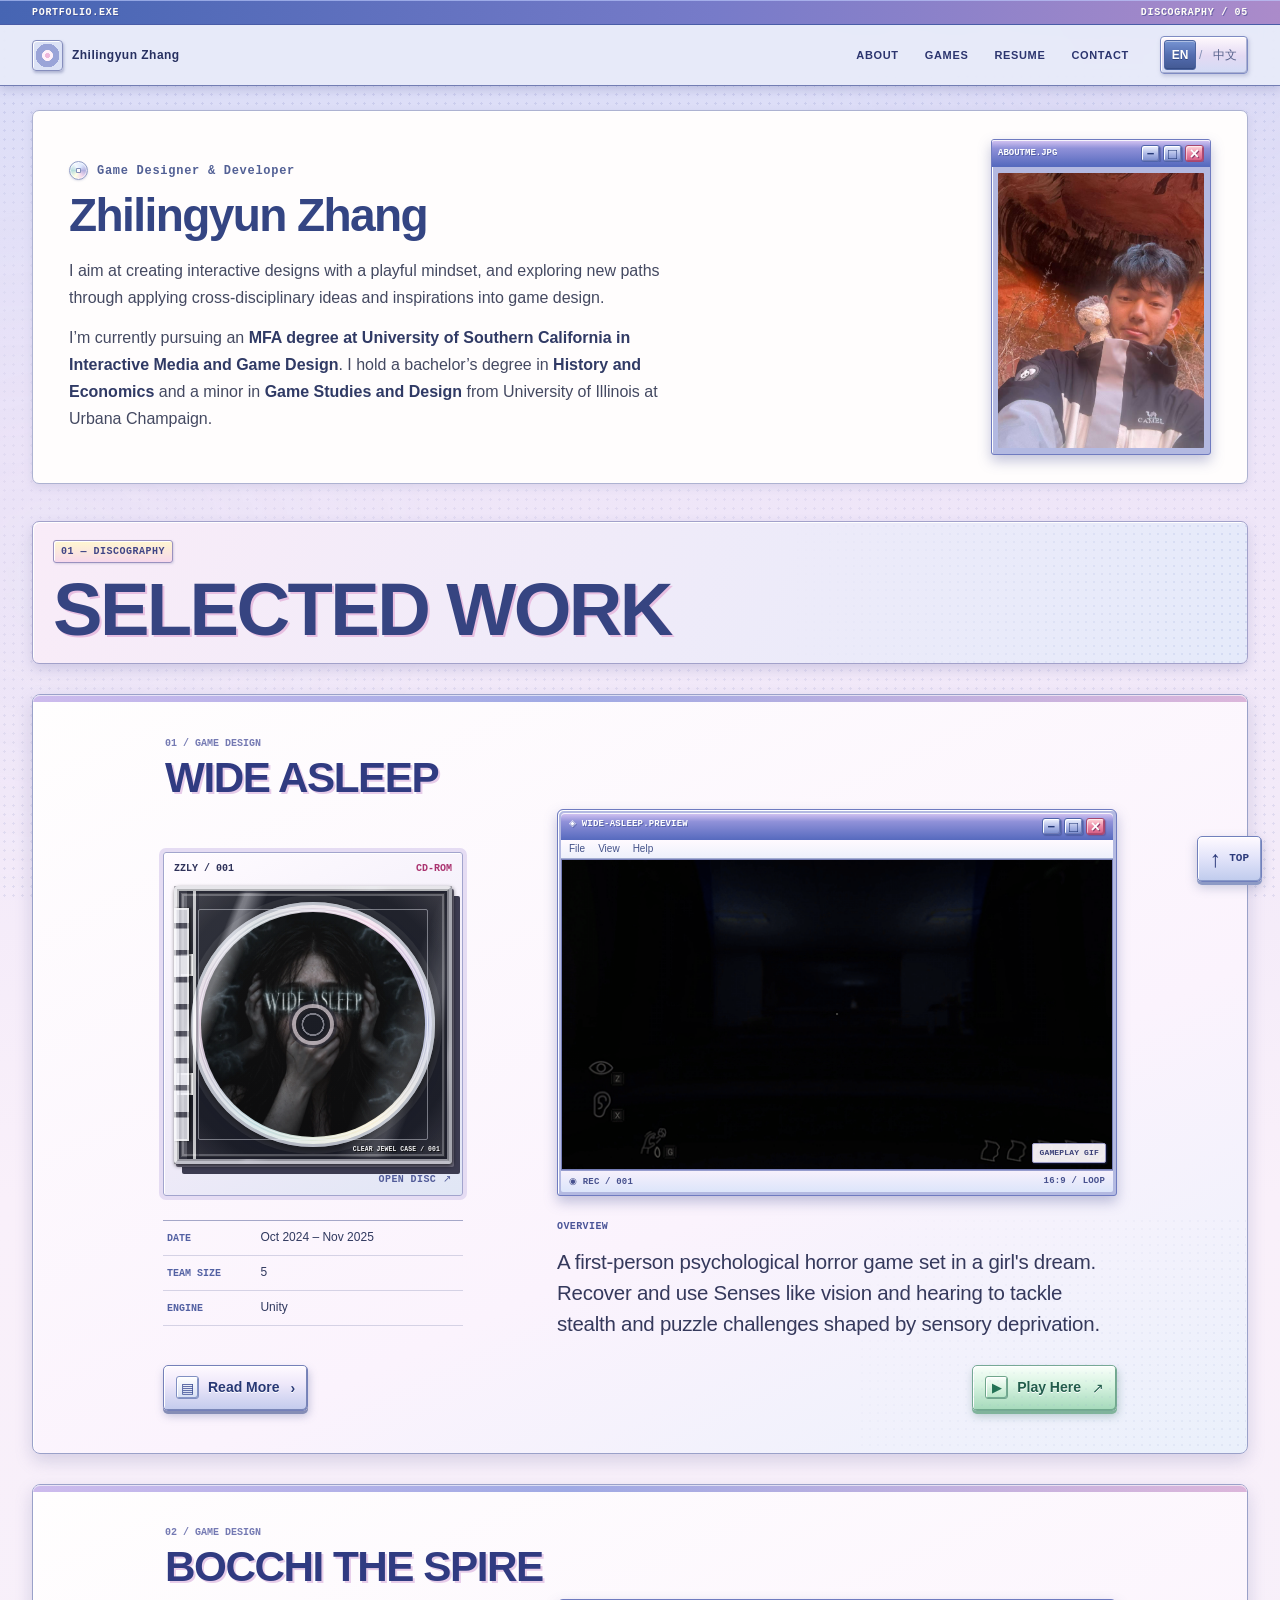
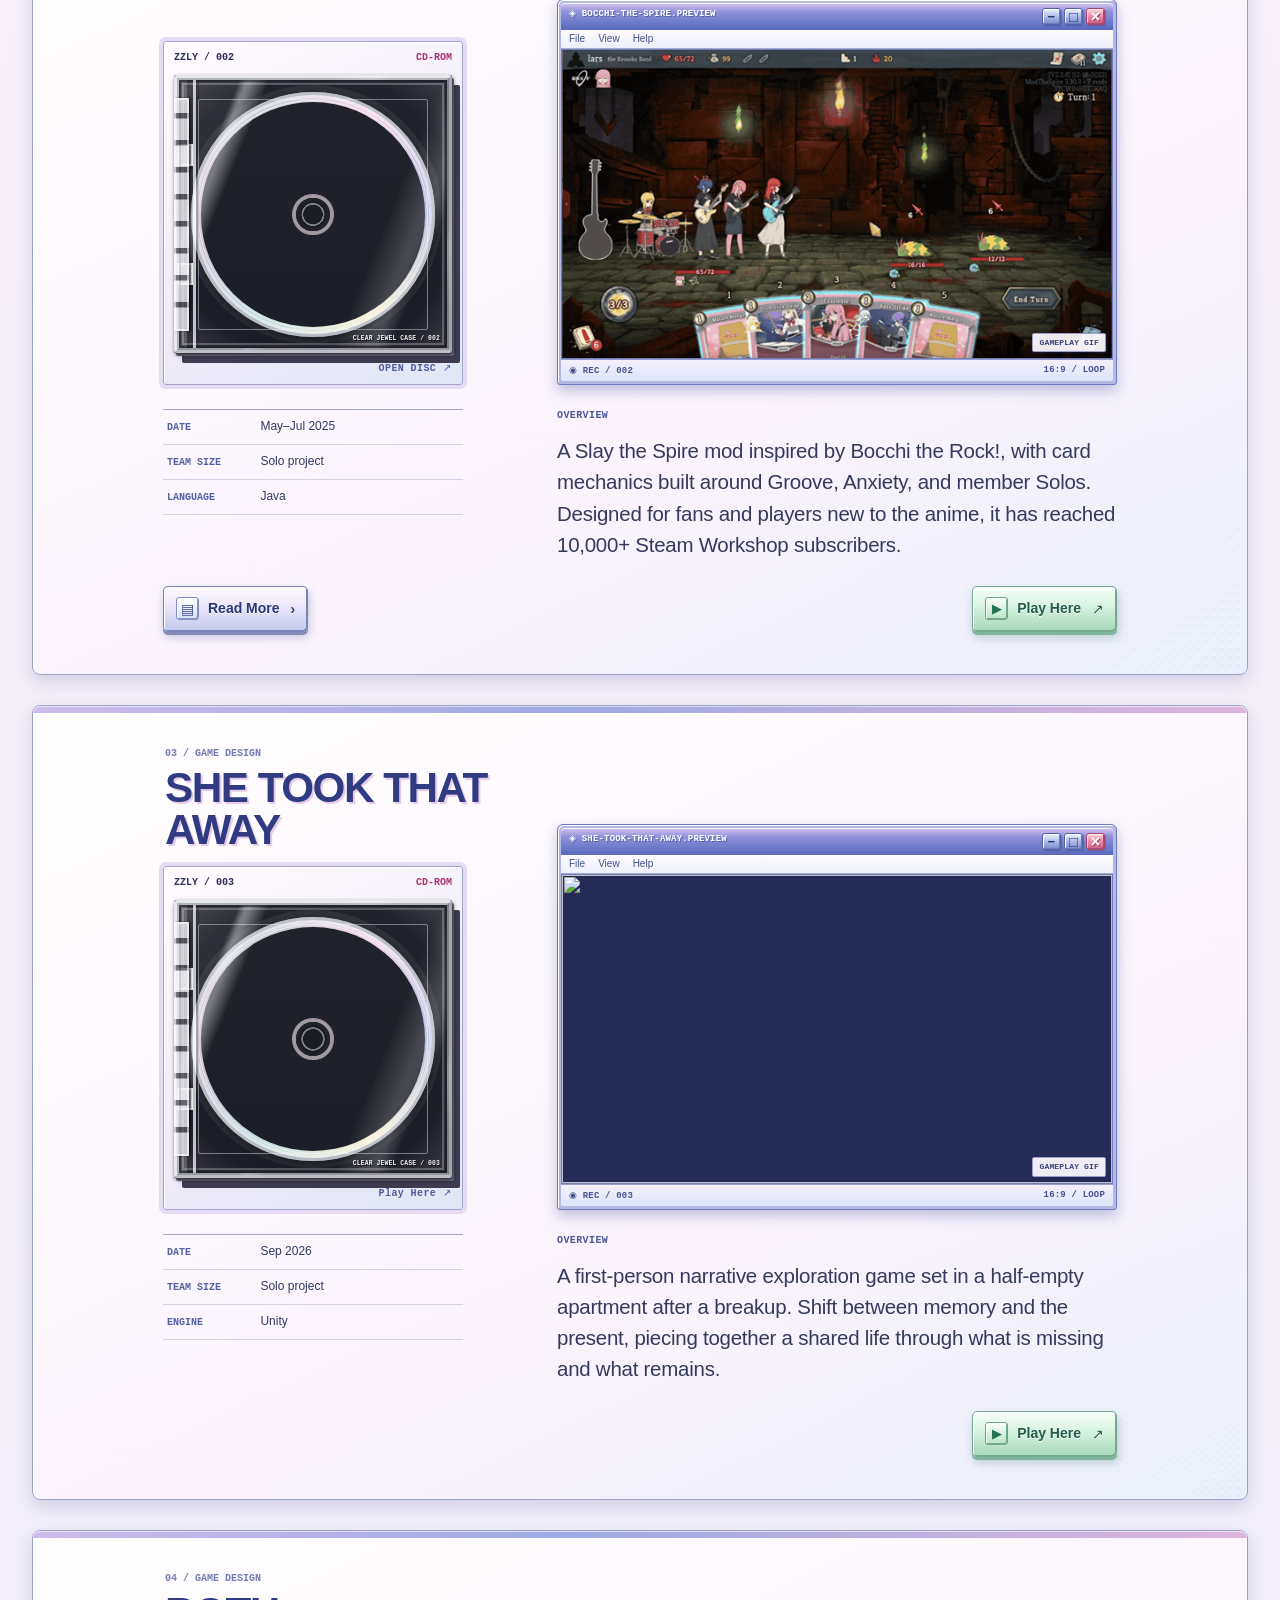
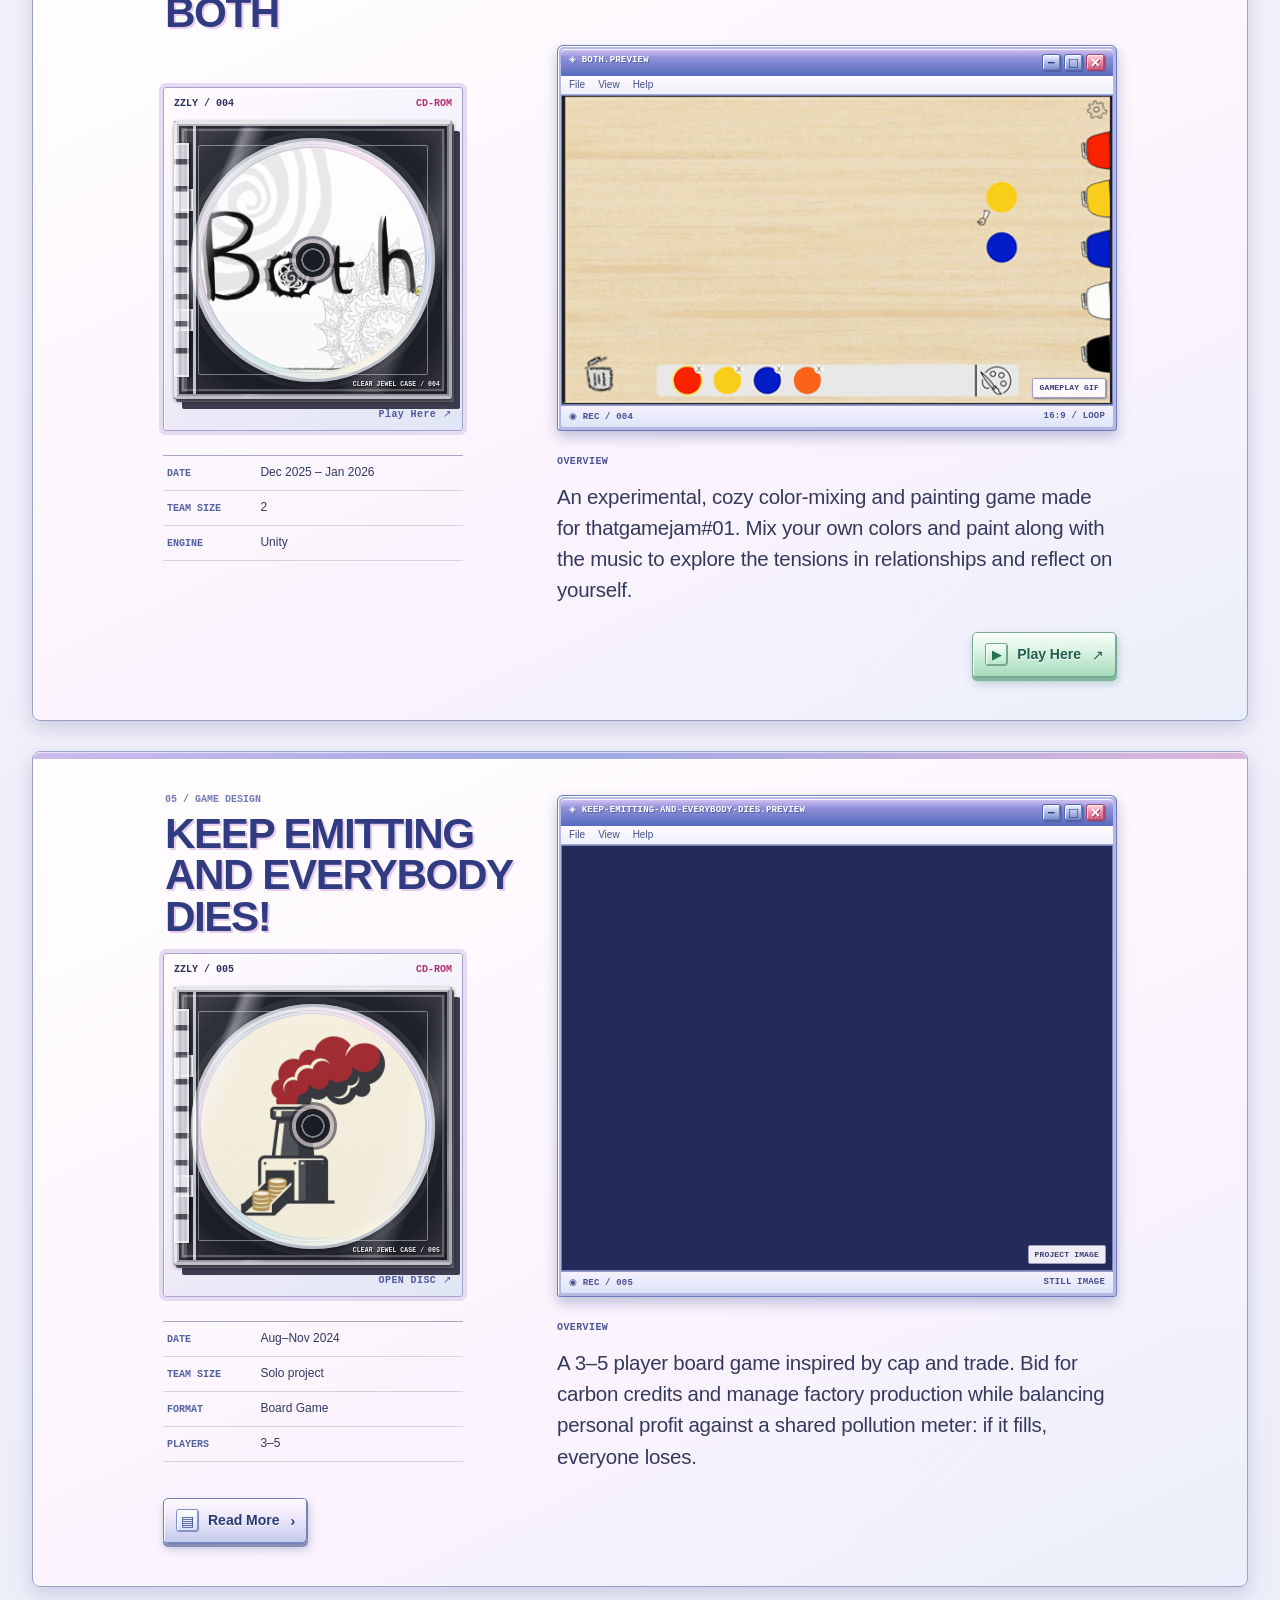
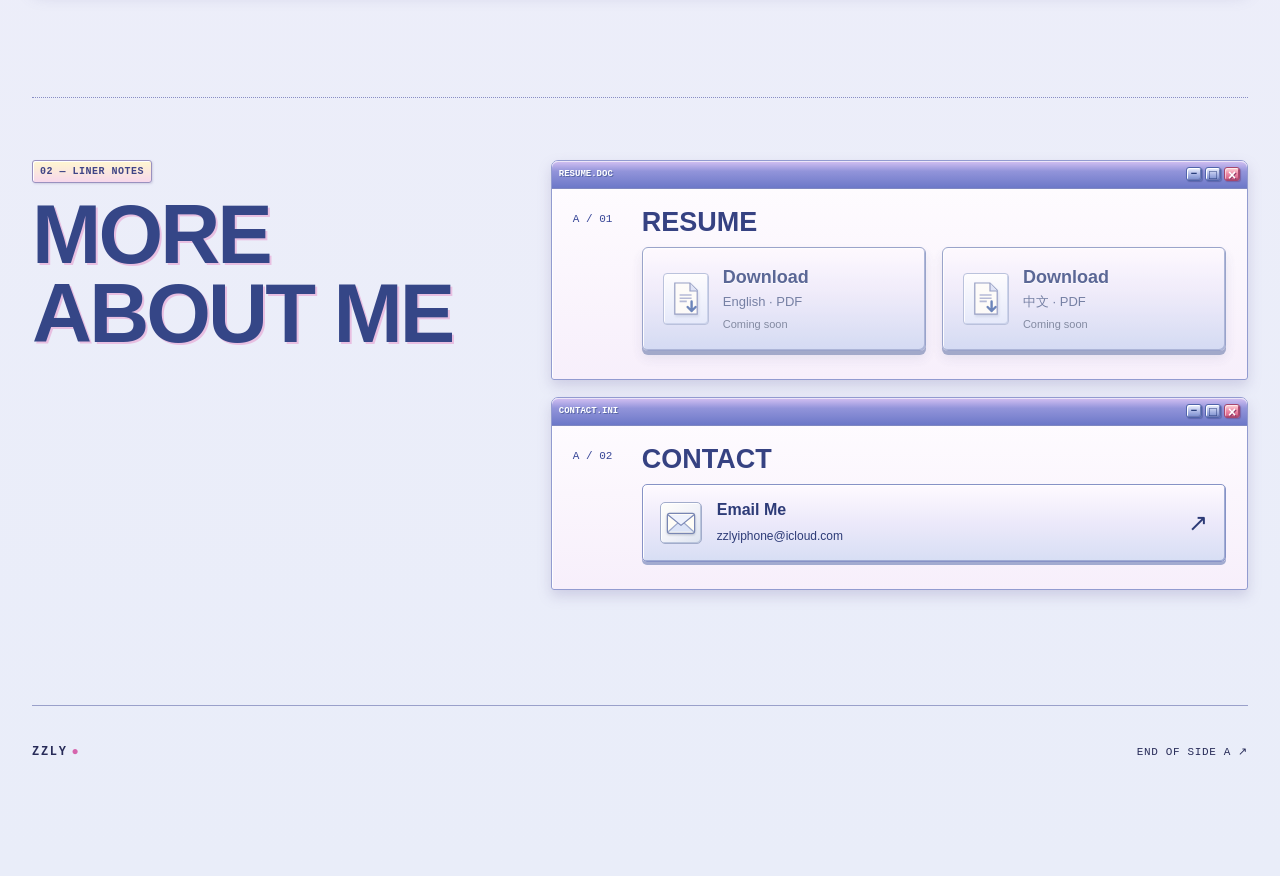
==== index.html @ ca41b6fe "Publish portfolio 32c0115" ====
<!DOCTYPE html><html lang="en"><head><meta charset="UTF-8"><meta name="viewport" content="width=device-width, initial-scale=1"><meta name="description" content="Zhilingyun Zhang — Game designer and developer focused on level and gameplay design. MFA student at USC IMGD."><meta name="theme-color" content="#d6d9f4"><title>Zhilingyun Zhang — Game Designer</title><link rel="icon" type="image/svg+xml" href="/favicon.svg"><link rel="stylesheet" href="/_astro/HomePage.DlemY-sb.css"><link rel="stylesheet" href="/_astro/ProjectFacts.BNRwk08-.css"></head><body id="page-top"><a class="skip-link" href="#main">Skip to content</a><header class="site-header"><div class="header-system-bar"><div class="container system-bar-inner"><span>PORTFOLIO.EXE</span><span>DISCOGRAPHY / 05</span></div></div><div class="container header-inner"><a class="brand" href="/" aria-label="Zhilingyun Zhang — home"><span class="brand-symbol" aria-hidden="true">◎</span><span>Zhilingyun Zhang</span></a><nav class="main-nav" aria-label="Main navigation"><a href="/#about">About</a><a href="/#work">Games</a><a href="/#resume">Resume</a><a href="/#contact">Contact</a></nav><nav class="language-switch" aria-label="Language"><a class="language-option is-active" href="/" lang="en" hreflang="en" aria-label="English" aria-current="page">EN</a><span class="language-divider" aria-hidden="true">/</span><a class="language-option" href="/zh/" lang="zh" hreflang="zh" aria-label="中文">中文</a></nav></div></header><main id="main"><section class="profile-intro container" id="about" aria-labelledby="hero-title"><div class="profile-heading"><p class="profile-role"><span class="profile-disc" aria-hidden="true"></span><span>Game Designer &amp; Developer</span></p><h1 id="hero-title">Zhilingyun Zhang</h1></div><div class="profile-bio"><p>I aim at creating interactive designs with a playful mindset, and exploring new paths through applying cross-disciplinary ideas and inspirations into game design.</p><p>I’m currently pursuing an <strong>MFA degree at University of Southern California in Interactive Media and Game Design</strong>. I hold a bachelor’s degree in <strong>History and Economics</strong> and a minor in <strong>Game Studies and Design</strong> from University of Illinois at Urbana Champaign.</p></div><figure class="profile-portrait"><div class="profile-photo-bar" aria-hidden="true"><span>ABOUTME.JPG</span><span class="window-controls" aria-hidden="true"><span class="window-control window-control-min">−</span><span class="window-control window-control-max">□</span><span class="window-control window-control-close">×</span></span></div><img src="/images/about-me.jpg" alt="Zhilingyun Zhang outdoors with a small penguin plush on his shoulder." width="1279" height="1706" fetchpriority="high"></figure></section><section class="work-section container" id="work" aria-labelledby="work-title"><div class="section-heading"><div><p class="section-index">01 — DISCOGRAPHY</p><h2 id="work-title">Selected work</h2></div></div><div class="project-list"><article class="project-card theme-midnight project-card-featured"><div class="album-column"><div class="album-visual"><div class="album-heading"><span class="album-heading-index">01 / GAME DESIGN</span><h3><a class="project-title-link" data-eject-link href="/projects/wide-asleep/">Wide Asleep</a></h3></div><div class="album-side"><span class="album-catalogue">ZZLY / 001 <span>CD-ROM</span></span><a class="album-link" data-eject-link href="/projects/wide-asleep/" aria-label="View case study: Wide Asleep"><div class="jewel-case theme-midnight" aria-hidden="true"><div class="case-tray"><span class="tray-ring"></span><div class="disc"><div class="disc-art disc-art-has-cover"><img class="disc-cover-image" src="/covers/wide-asleep.webp" alt="" width="1024" height="1024" loading="lazy" decoding="async"></div><span class="disc-hole"></span></div><span class="tray-notch tray-notch-a"></span><span class="tray-notch tray-notch-b"></span></div><div class="case-lid"><span class="lid-ridge"></span><span class="lid-reflection"></span><span class="lid-label">CLEAR JEWEL CASE / 001</span></div><span class="case-hinge"></span><span class="album-sticker album-sticker-a">PRESS PLAY<br>TO EXPLORE</span><span class="album-sticker album-sticker-b">SIDE A / 001</span></div></a><span class="album-instruction">OPEN DISC ↗</span></div></div><div class="album-facts"><dl class="project-facts project-facts-card" aria-label="Project details" data-astro-cid-mxtwmnon><div data-astro-cid-mxtwmnon><dt data-astro-cid-mxtwmnon>DATE</dt><dd data-astro-cid-mxtwmnon>Oct 2024 – Nov 2025</dd></div><div data-astro-cid-mxtwmnon><dt data-astro-cid-mxtwmnon>TEAM SIZE</dt><dd data-astro-cid-mxtwmnon>5</dd></div><div data-astro-cid-mxtwmnon><dt data-astro-cid-mxtwmnon>ENGINE</dt><dd data-astro-cid-mxtwmnon>Unity</dd></div></dl></div></div><div class="project-card-content"><div class="preview-case theme-midnight" aria-hidden="true"><div class="preview-titlebar"><span>◈ WIDE-ASLEEP.PREVIEW</span><span class="window-controls" aria-hidden="true"><span class="window-control window-control-min">−</span><span class="window-control window-control-max">□</span><span class="window-control window-control-close">×</span></span></div><div class="preview-menubar" aria-hidden="true"><span>File</span><span>View</span><span>Help</span></div><div class="preview-window"><picture class="preview-picture"><source media="(prefers-reduced-motion: reduce)" srcset="/previews/wide-asleep-still.jpg"><img src="/previews/wide-asleep.gif" alt="" width="960" height="540" loading="lazy" decoding="async"></picture><span class="preview-media-label">GAMEPLAY GIF</span></div><div class="preview-status"><span>◉ REC / 001</span><span>16:9 / LOOP</span></div></div><div class="project-card-meta"><span class="project-overview-label">Overview</span><p>A first-person psychological horror game set in a girl&#39;s dream. Recover and use Senses like vision and hearing to tackle stealth and puzzle challenges shaped by sensory deprivation.</p></div></div><div class="project-card-actions"><a class="case-action" data-eject-link href="/projects/wide-asleep/" aria-label="Read More: Wide Asleep"><span class="action-icon action-icon-read" aria-hidden="true">▤</span><span>Read More</span><span class="action-tail" aria-hidden="true">›</span></a><a class="play-action" href="https://drive.google.com/file/d/1WRaQo7KAQ1bxZdA0faS6riEHlHydYdph/view" target="_blank" rel="noopener noreferrer" aria-label="Play Here: Wide Asleep (opens in a new tab)"><span class="action-icon action-icon-play" aria-hidden="true">▶</span><span>Play Here</span><span class="action-tail" aria-hidden="true">↗</span></a></div></article><article class="project-card theme-cobalt "><div class="album-column"><div class="album-visual"><div class="album-heading"><span class="album-heading-index">02 / GAME DESIGN</span><h3><a class="project-title-link" data-eject-link href="/projects/bocchi-the-spire/">Bocchi the Spire</a></h3></div><div class="album-side"><span class="album-catalogue">ZZLY / 002 <span>CD-ROM</span></span><a class="album-link" data-eject-link href="/projects/bocchi-the-spire/" aria-label="View case study: Bocchi the Spire"><div class="jewel-case theme-cobalt" aria-hidden="true"><div class="case-tray"><span class="tray-ring"></span><div class="disc"><div class="disc-art disc-art-has-cover"><img class="disc-cover-image" src="/covers/bocchi-the-spire.webp" alt="" width="1024" height="1024" loading="lazy" decoding="async"></div><span class="disc-hole"></span></div><span class="tray-notch tray-notch-a"></span><span class="tray-notch tray-notch-b"></span></div><div class="case-lid"><span class="lid-ridge"></span><span class="lid-reflection"></span><span class="lid-label">CLEAR JEWEL CASE / 002</span></div><span class="case-hinge"></span><span class="album-sticker album-sticker-a">PRESS PLAY<br>TO EXPLORE</span><span class="album-sticker album-sticker-b">SIDE A / 002</span></div></a><span class="album-instruction">OPEN DISC ↗</span></div></div><div class="album-facts"><dl class="project-facts project-facts-card" aria-label="Project details" data-astro-cid-mxtwmnon><div data-astro-cid-mxtwmnon><dt data-astro-cid-mxtwmnon>DATE</dt><dd data-astro-cid-mxtwmnon>May–Jul 2025</dd></div><div data-astro-cid-mxtwmnon><dt data-astro-cid-mxtwmnon>TEAM SIZE</dt><dd data-astro-cid-mxtwmnon>Solo project</dd></div><div data-astro-cid-mxtwmnon><dt data-astro-cid-mxtwmnon>LANGUAGE</dt><dd data-astro-cid-mxtwmnon>Java</dd></div></dl></div></div><div class="project-card-content"><div class="preview-case theme-cobalt" aria-hidden="true"><div class="preview-titlebar"><span>◈ BOCCHI-THE-SPIRE.PREVIEW</span><span class="window-controls" aria-hidden="true"><span class="window-control window-control-min">−</span><span class="window-control window-control-max">□</span><span class="window-control window-control-close">×</span></span></div><div class="preview-menubar" aria-hidden="true"><span>File</span><span>View</span><span>Help</span></div><div class="preview-window"><picture class="preview-picture"><source media="(prefers-reduced-motion: reduce)" srcset="/previews/bocchi-the-spire-still.jpg"><img src="/previews/bocchi-the-spire.gif" alt="" width="960" height="540" loading="lazy" decoding="async"></picture><span class="preview-media-label">GAMEPLAY GIF</span></div><div class="preview-status"><span>◉ REC / 002</span><span>16:9 / LOOP</span></div></div><div class="project-card-meta"><span class="project-overview-label">Overview</span><p>A Slay the Spire mod inspired by Bocchi the Rock!, with card mechanics built around Groove, Anxiety, and member Solos. Designed for fans and players new to the anime, it has reached 10,000+ Steam Workshop subscribers.</p></div></div><div class="project-card-actions"><a class="case-action" data-eject-link href="/projects/bocchi-the-spire/" aria-label="Read More: Bocchi the Spire"><span class="action-icon action-icon-read" aria-hidden="true">▤</span><span>Read More</span><span class="action-tail" aria-hidden="true">›</span></a><a class="play-action" href="https://steamcommunity.com/sharedfiles/filedetails/?id=3529319023" target="_blank" rel="noopener noreferrer" aria-label="Play Here: Bocchi the Spire (opens in a new tab)"><span class="action-icon action-icon-play" aria-hidden="true">▶</span><span>Play Here</span><span class="action-tail" aria-hidden="true">↗</span></a></div></article><article class="project-card theme-violet "><div class="album-column"><div class="album-visual"><div class="album-heading"><span class="album-heading-index">03 / GAME DESIGN</span><h3><a class="project-title-link" target="_blank" rel="noopener noreferrer" href="https://zzly.itch.io/she-took-that-away">She Took That Away</a></h3></div><div class="album-side"><span class="album-catalogue">ZZLY / 003 <span>CD-ROM</span></span><a class="album-link" target="_blank" rel="noopener noreferrer" href="https://zzly.itch.io/she-took-that-away" aria-label="Play Here: She Took That Away (opens in a new tab)"><div class="jewel-case theme-violet" aria-hidden="true"><div class="case-tray"><span class="tray-ring"></span><div class="disc"><div class="disc-art disc-art-has-cover"><img class="disc-cover-image" src="/covers/she-took-that-away.webp" alt="" width="1024" height="1024" loading="lazy" decoding="async"></div><span class="disc-hole"></span></div><span class="tray-notch tray-notch-a"></span><span class="tray-notch tray-notch-b"></span></div><div class="case-lid"><span class="lid-ridge"></span><span class="lid-reflection"></span><span class="lid-label">CLEAR JEWEL CASE / 003</span></div><span class="case-hinge"></span><span class="album-sticker album-sticker-a">PRESS PLAY<br>TO EXPLORE</span><span class="album-sticker album-sticker-b">SIDE A / 003</span></div></a><span class="album-instruction">Play Here ↗</span></div></div><div class="album-facts"><dl class="project-facts project-facts-card" aria-label="Project details" data-astro-cid-mxtwmnon><div data-astro-cid-mxtwmnon><dt data-astro-cid-mxtwmnon>DATE</dt><dd data-astro-cid-mxtwmnon>Sep 2026</dd></div><div data-astro-cid-mxtwmnon><dt data-astro-cid-mxtwmnon>TEAM SIZE</dt><dd data-astro-cid-mxtwmnon>Solo project</dd></div><div data-astro-cid-mxtwmnon><dt data-astro-cid-mxtwmnon>ENGINE</dt><dd data-astro-cid-mxtwmnon>Unity</dd></div></dl></div></div><div class="project-card-content"><div class="preview-case theme-violet" aria-hidden="true"><div class="preview-titlebar"><span>◈ SHE-TOOK-THAT-AWAY.PREVIEW</span><span class="window-controls" aria-hidden="true"><span class="window-control window-control-min">−</span><span class="window-control window-control-max">□</span><span class="window-control window-control-close">×</span></span></div><div class="preview-menubar" aria-hidden="true"><span>File</span><span>View</span><span>Help</span></div><div class="preview-window"><picture class="preview-picture"><source media="(prefers-reduced-motion: reduce)" srcset="/previews/she-took-that-away-still.jpg"><img src="/previews/she-took-that-away.gif" alt="" width="960" height="540" loading="lazy" decoding="async"></picture><span class="preview-media-label">GAMEPLAY GIF</span></div><div class="preview-status"><span>◉ REC / 003</span><span>16:9 / LOOP</span></div></div><div class="project-card-meta"><span class="project-overview-label">Overview</span><p>A first-person narrative exploration game set in a half-empty apartment after a breakup. Shift between memory and the present, piecing together a shared life through what is missing and what remains.</p></div></div><div class="project-card-actions"><a class="play-action" href="https://zzly.itch.io/she-took-that-away" target="_blank" rel="noopener noreferrer" aria-label="Play Here: She Took That Away (opens in a new tab)"><span class="action-icon action-icon-play" aria-hidden="true">▶</span><span>Play Here</span><span class="action-tail" aria-hidden="true">↗</span></a></div></article><article class="project-card theme-coral "><div class="album-column"><div class="album-visual"><div class="album-heading"><span class="album-heading-index">04 / GAME DESIGN</span><h3><a class="project-title-link" target="_blank" rel="noopener noreferrer" href="https://zzly.itch.io/both">BOTH</a></h3></div><div class="album-side"><span class="album-catalogue">ZZLY / 004 <span>CD-ROM</span></span><a class="album-link" target="_blank" rel="noopener noreferrer" href="https://zzly.itch.io/both" aria-label="Play Here: BOTH (opens in a new tab)"><div class="jewel-case theme-coral" aria-hidden="true"><div class="case-tray"><span class="tray-ring"></span><div class="disc"><div class="disc-art disc-art-has-cover"><img class="disc-cover-image" src="/covers/both.png" alt="" width="1024" height="1024" loading="lazy" decoding="async"></div><span class="disc-hole"></span></div><span class="tray-notch tray-notch-a"></span><span class="tray-notch tray-notch-b"></span></div><div class="case-lid"><span class="lid-ridge"></span><span class="lid-reflection"></span><span class="lid-label">CLEAR JEWEL CASE / 004</span></div><span class="case-hinge"></span><span class="album-sticker album-sticker-a">PRESS PLAY<br>TO EXPLORE</span><span class="album-sticker album-sticker-b">SIDE A / 004</span></div></a><span class="album-instruction">Play Here ↗</span></div></div><div class="album-facts"><dl class="project-facts project-facts-card" aria-label="Project details" data-astro-cid-mxtwmnon><div data-astro-cid-mxtwmnon><dt data-astro-cid-mxtwmnon>DATE</dt><dd data-astro-cid-mxtwmnon>Dec 2025 – Jan 2026</dd></div><div data-astro-cid-mxtwmnon><dt data-astro-cid-mxtwmnon>TEAM SIZE</dt><dd data-astro-cid-mxtwmnon>2</dd></div><div data-astro-cid-mxtwmnon><dt data-astro-cid-mxtwmnon>ENGINE</dt><dd data-astro-cid-mxtwmnon>Unity</dd></div></dl></div></div><div class="project-card-content"><div class="preview-case theme-coral" aria-hidden="true"><div class="preview-titlebar"><span>◈ BOTH.PREVIEW</span><span class="window-controls" aria-hidden="true"><span class="window-control window-control-min">−</span><span class="window-control window-control-max">□</span><span class="window-control window-control-close">×</span></span></div><div class="preview-menubar" aria-hidden="true"><span>File</span><span>View</span><span>Help</span></div><div class="preview-window"><picture class="preview-picture"><source media="(prefers-reduced-motion: reduce)" srcset="/previews/both-still.jpg"><img src="/previews/both.gif" alt="" width="960" height="540" loading="lazy" decoding="async"></picture><span class="preview-media-label">GAMEPLAY GIF</span></div><div class="preview-status"><span>◉ REC / 004</span><span>16:9 / LOOP</span></div></div><div class="project-card-meta"><span class="project-overview-label">Overview</span><p>An experimental, cozy color-mixing and painting game made for thatgamejam#01. Mix your own colors and paint along with the music to explore the tensions in relationships and reflect on yourself.</p></div></div><div class="project-card-actions"><a class="play-action" href="https://zzly.itch.io/both" target="_blank" rel="noopener noreferrer" aria-label="Play Here: BOTH (opens in a new tab)"><span class="action-icon action-icon-play" aria-hidden="true">▶</span><span>Play Here</span><span class="action-tail" aria-hidden="true">↗</span></a></div></article><article class="project-card theme-mint "><div class="album-column"><div class="album-visual"><div class="album-heading"><span class="album-heading-index">05 / GAME DESIGN</span><h3><a class="project-title-link" data-eject-link href="/projects/keep-emitting-and-everybody-dies/">Keep Emitting and EVERYBODY Dies!</a></h3></div><div class="album-side"><span class="album-catalogue">ZZLY / 005 <span>CD-ROM</span></span><a class="album-link" data-eject-link href="/projects/keep-emitting-and-everybody-dies/" aria-label="View case study: Keep Emitting and EVERYBODY Dies!"><div class="jewel-case theme-mint" aria-hidden="true"><div class="case-tray"><span class="tray-ring"></span><div class="disc"><div class="disc-art disc-art-has-cover"><img class="disc-cover-image" src="/covers/keed.webp" alt="" width="1024" height="1024" loading="lazy" decoding="async"></div><span class="disc-hole"></span></div><span class="tray-notch tray-notch-a"></span><span class="tray-notch tray-notch-b"></span></div><div class="case-lid"><span class="lid-ridge"></span><span class="lid-reflection"></span><span class="lid-label">CLEAR JEWEL CASE / 005</span></div><span class="case-hinge"></span><span class="album-sticker album-sticker-a">PRESS PLAY<br>TO EXPLORE</span><span class="album-sticker album-sticker-b">SIDE A / 005</span></div></a><span class="album-instruction">OPEN DISC ↗</span></div></div><div class="album-facts"><dl class="project-facts project-facts-card" aria-label="Project details" data-astro-cid-mxtwmnon><div data-astro-cid-mxtwmnon><dt data-astro-cid-mxtwmnon>DATE</dt><dd data-astro-cid-mxtwmnon>Aug–Nov 2024</dd></div><div data-astro-cid-mxtwmnon><dt data-astro-cid-mxtwmnon>TEAM SIZE</dt><dd data-astro-cid-mxtwmnon>Solo project</dd></div><div data-astro-cid-mxtwmnon><dt data-astro-cid-mxtwmnon>FORMAT</dt><dd data-astro-cid-mxtwmnon>Board Game</dd></div><div data-astro-cid-mxtwmnon><dt data-astro-cid-mxtwmnon>PLAYERS</dt><dd data-astro-cid-mxtwmnon>3–5</dd></div></dl></div></div><div class="project-card-content"><div class="preview-case theme-mint" aria-hidden="true"><div class="preview-titlebar"><span>◈ KEEP-EMITTING-AND-EVERYBODY-DIES.PREVIEW</span><span class="window-controls" aria-hidden="true"><span class="window-control window-control-min">−</span><span class="window-control window-control-max">□</span><span class="window-control window-control-close">×</span></span></div><div class="preview-menubar" aria-hidden="true"><span>File</span><span>View</span><span>Help</span></div><div class="preview-window" style="aspect-ratio:1650 / 1275"><img class="preview-poster" src="/media/keed/game-board.webp" alt="" width="1650" height="1275" loading="lazy" decoding="async"><span class="preview-media-label">PROJECT IMAGE</span></div><div class="preview-status"><span>◉ REC / 005</span><span>STILL IMAGE</span></div></div><div class="project-card-meta"><span class="project-overview-label">Overview</span><p>A 3–5 player board game inspired by cap and trade. Bid for carbon credits and manage factory production while balancing personal profit against a shared pollution meter: if it fills, everyone loses.</p></div></div><div class="project-card-actions"><a class="case-action" data-eject-link href="/projects/keep-emitting-and-everybody-dies/" aria-label="Read More: Keep Emitting and EVERYBODY Dies!"><span class="action-icon action-icon-read" aria-hidden="true">▤</span><span>Read More</span><span class="action-tail" aria-hidden="true">›</span></a></div></article></div></section><section class="info-section container" aria-label="Resume and contact"><div class="info-intro"><p class="section-index">02 — LINER NOTES</p><h2>MORE ABOUT ME</h2></div><div class="info-panels"><article id="resume" class="info-panel"><div class="info-panel-window-bar" aria-hidden="true"><span>RESUME.DOC</span><span class="window-controls" aria-hidden="true"><span class="window-control window-control-min">−</span><span class="window-control window-control-max">□</span><span class="window-control window-control-close">×</span></span></div><span class="panel-number">A / 01</span><div><h3>Resume</h3><div class="resume-downloads" data-astro-cid-pzrhnwwb><button class="resume-download" type="button" disabled title="Coming soon" aria-label="Download — English (Coming soon)" data-astro-cid-pzrhnwwb="true"><span class="resume-download-icon" aria-hidden="true" data-astro-cid-pzrhnwwb><svg viewBox="0 0 40 44" fill="none" data-astro-cid-pzrhnwwb><path d="M6 2h19l9 9v30H6z" fill="#fffdf8" stroke="#7c88b4" stroke-width="1.5" data-astro-cid-pzrhnwwb></path><path d="M25 2v10h9" fill="#d8dff5" stroke="#7c88b4" stroke-width="1.5" data-astro-cid-pzrhnwwb></path><path d="M12 17h15M12 21h15M12 25h9" stroke="#a3abcd" stroke-width="2" data-astro-cid-pzrhnwwb></path><path d="M27 25v12m-5-5 5 5 5-5" stroke="#4566a8" stroke-width="3" stroke-linecap="round" stroke-linejoin="round" data-astro-cid-pzrhnwwb></path></svg></span><span class="resume-download-copy" data-astro-cid-pzrhnwwb><strong data-astro-cid-pzrhnwwb>Download</strong><span data-astro-cid-pzrhnwwb><span lang="en" data-astro-cid-pzrhnwwb>English</span> · PDF</span><small data-astro-cid-pzrhnwwb>Coming soon</small></span></button><button class="resume-download" type="button" disabled title="Coming soon" aria-label="Download — 中文 (Coming soon)" data-astro-cid-pzrhnwwb="true"><span class="resume-download-icon" aria-hidden="true" data-astro-cid-pzrhnwwb><svg viewBox="0 0 40 44" fill="none" data-astro-cid-pzrhnwwb><path d="M6 2h19l9 9v30H6z" fill="#fffdf8" stroke="#7c88b4" stroke-width="1.5" data-astro-cid-pzrhnwwb></path><path d="M25 2v10h9" fill="#d8dff5" stroke="#7c88b4" stroke-width="1.5" data-astro-cid-pzrhnwwb></path><path d="M12 17h15M12 21h15M12 25h9" stroke="#a3abcd" stroke-width="2" data-astro-cid-pzrhnwwb></path><path d="M27 25v12m-5-5 5 5 5-5" stroke="#4566a8" stroke-width="3" stroke-linecap="round" stroke-linejoin="round" data-astro-cid-pzrhnwwb></path></svg></span><span class="resume-download-copy" data-astro-cid-pzrhnwwb><strong data-astro-cid-pzrhnwwb>Download</strong><span data-astro-cid-pzrhnwwb><span lang="zh" data-astro-cid-pzrhnwwb>中文</span> · PDF</span><small data-astro-cid-pzrhnwwb>Coming soon</small></span></button></div></div></article><article id="contact" class="info-panel"><div class="info-panel-window-bar" aria-hidden="true"><span>CONTACT.INI</span><span class="window-controls" aria-hidden="true"><span class="window-control window-control-min">−</span><span class="window-control window-control-max">□</span><span class="window-control window-control-close">×</span></span></div><span class="panel-number">A / 02</span><div><h3>Contact</h3><a class="external-link contact-email" href="mailto:zzlyiphone@icloud.com" aria-label="Email Me: zzlyiphone@icloud.com (Opens your email app)" data-astro-cid-vlqzbgfz><span class="external-link-icon" aria-hidden="true" data-astro-cid-vlqzbgfz><svg viewBox="0 0 40 40" fill="none" data-astro-cid-vlqzbgfz><rect x="3" y="8" width="34" height="25" rx="3" fill="#fffdf6" stroke="#7886b3" stroke-width="1.5" data-astro-cid-vlqzbgfz></rect><path d="m4 31 12-11h8l12 11" fill="#dce4f7" stroke="#9ba8cb" stroke-width="1.5" data-astro-cid-vlqzbgfz></path><path d="m4 10 16 13 16-13" fill="#eef2fd" stroke="#7886b3" stroke-width="1.5" stroke-linejoin="round" data-astro-cid-vlqzbgfz></path></svg></span><span class="external-link-copy" data-astro-cid-vlqzbgfz><strong data-astro-cid-vlqzbgfz>Email Me</strong><small data-astro-cid-vlqzbgfz>zzlyiphone@icloud.com</small></span><span class="external-link-arrow" aria-hidden="true" data-astro-cid-vlqzbgfz>↗</span></a></div></article></div></section></main><footer class="site-footer container"><span class="footer-mark">ZZLY<span class="footer-dot">●</span></span><a href="/">END OF SIDE A <span aria-hidden="true">↗</span></a></footer><a class="back-to-top" href="#page-top" aria-label="Back to top" title="Back to top"><span class="back-to-top-icon" aria-hidden="true">↑</span><span>TOP</span></a></body></html><script type="module">var e=window.matchMedia(`(prefers-reduced-motion: reduce)`),t=document.querySelectorAll(`[data-eject-link]`),n=!1;for(let r of t)r.addEventListener(`click`,t=>{if(n||t.defaultPrevented||t.button!==0||t.metaKey||t.ctrlKey||t.shiftKey||t.altKey||e.matches)return;let i=r.closest(`.project-card`);i&&(t.preventDefault(),n=!0,i.classList.add(`is-ejecting`),window.setTimeout(()=>{window.location.assign(r.href)},430))});window.addEventListener(`pageshow`,()=>{n=!1,document.querySelectorAll(`.project-card.is-ejecting`).forEach(e=>e.classList.remove(`is-ejecting`))});</script>
---- _astro/HomePage.DlemY-sb.css ----
.profile-intro{background:#fffdfd;border:1px solid #adb2d1;border-radius:7px;grid-template-columns:minmax(0,1fr) 220px;grid-template-areas:"heading portrait""bio portrait";align-content:center;gap:16px clamp(28px,5vw,72px);margin-top:24px;padding:28px 36px;scroll-margin-top:180px;display:grid;box-shadow:inset 0 1px #fff,0 3px 9px #646d9a24}.profile-heading{grid-area:heading;align-self:end;min-width:0}.profile-role{color:#526095;font:700 12px/1.5 var(--pixel-font);letter-spacing:.06em;align-items:center;gap:9px;margin:0 0 10px;display:flex}.profile-disc{background:radial-gradient(circle,#fffdfd 0 15%,#8390ba 16% 23%,#0000 25%),conic-gradient(from 30deg,#dfeaff,#b4b1e0,#f4d9ed,#ffffe4,#b9dede,#f4f8ff,#dfeaff);border:1px solid #939fc7;border-radius:50%;flex:none;width:19px;height:19px;box-shadow:inset 0 0 0 1px #fff9,0 1px 2px #4a598a30}.profile-intro h1{color:#344583;font:700 clamp(32px, 3.6vw, 50px)/1.1 var(--display-font);letter-spacing:-.035em;margin:0}.profile-bio{grid-area:bio;align-self:start;min-width:0;max-width:72ch}.profile-bio p{color:#444961;margin:0 0 12px;font-size:16px;line-height:1.7}.profile-bio strong{color:#303a65;font-weight:700}.profile-bio p:last-child{margin-bottom:0}.profile-portrait{background:#b3b9e1;border:1px solid #6f7bc0;border-radius:3px;grid-area:portrait;align-self:center;margin:0;padding:6px;box-shadow:inset 1px 1px #fff,0 6px 13px #565f9d5c}.profile-photo-bar{color:#fff;text-shadow:1px 1px #39488991;min-height:27px;font:700 9px/1.4 var(--pixel-font);background:linear-gradient(#d8c6f3 0%,#9091d9 32%,#566abe 100%);border-bottom:1px solid #566abe;border-radius:2px 2px 0 0;justify-content:space-between;align-items:center;gap:8px;margin:-6px -6px 6px;padding:4px 6px;display:flex;box-shadow:inset 0 1px #fffc}.profile-photo-bar>span{text-overflow:ellipsis;white-space:nowrap;overflow:hidden}.profile-portrait img{border-radius:1px;width:100%;height:auto;display:block}@media (width<=900px){.profile-intro{grid-template-columns:minmax(0,1fr) 190px;gap:16px 28px;padding:26px}}@media (width<=620px){.profile-intro{grid-template-columns:minmax(0,1fr) 92px;grid-template-areas:"heading portrait""bio bio";gap:20px 16px;margin-top:18px;padding:20px}.profile-heading{align-self:center}.profile-role{letter-spacing:.02em;margin-bottom:8px;font-size:10px}.profile-intro h1{font-size:clamp(27px,7.4vw,38px);line-height:1.12}.profile-bio p{font-size:15px;line-height:1.7}.profile-portrait{padding:4px}.profile-photo-bar{min-height:19px;margin:-4px -4px 4px;padding:3px 4px;font-size:7px}.profile-photo-bar .window-controls{display:none}}@media (width<=360px){.profile-intro{grid-template-columns:minmax(0,1fr) 76px;gap:18px 12px;padding:16px}.profile-intro h1{font-size:25px}}.resume-downloads[data-astro-cid-pzrhnwwb]{flex-wrap:wrap;gap:16px;padding-bottom:5px;display:flex}.resume-download[data-astro-cid-pzrhnwwb]{color:#2f407a;text-align:left;background:linear-gradient(#fffaff 0%,#eeeafa 42%,#cbd5f1 100%);border:1px solid #7f8dbc;border-radius:6px;flex:190px;align-items:center;gap:14px;min-width:0;min-height:104px;padding:17px 20px;font-family:Tahoma,Microsoft YaHei,sans-serif;text-decoration:none;display:flex;box-shadow:inset 1px 1px #fff,inset -1px -1px #98a5ce,0 4px #8b96bd,0 7px 12px #5d67932b}.resume-download-icon[data-astro-cid-pzrhnwwb]{background:linear-gradient(#fff,#e0e7fa);border:1px solid #a9b4d4;border-radius:4px;flex:0 0 46px;place-items:center;height:52px;display:grid;box-shadow:inset 1px 1px #fff,inset -1px -1px #c0cbe7}.resume-download-icon[data-astro-cid-pzrhnwwb] svg[data-astro-cid-pzrhnwwb]{filter:drop-shadow(1px 2px 1px #7483ad40);width:32px;height:36px}.resume-download-copy[data-astro-cid-pzrhnwwb]{gap:5px;min-width:0;display:grid}.resume-download-copy[data-astro-cid-pzrhnwwb] strong[data-astro-cid-pzrhnwwb]{text-shadow:0 1px #fff;font-size:18px;line-height:1.2}.resume-download-copy[data-astro-cid-pzrhnwwb]>span[data-astro-cid-pzrhnwwb]{color:#52618c;font-size:13px;line-height:1.4}.resume-download-copy[data-astro-cid-pzrhnwwb] small[data-astro-cid-pzrhnwwb]{color:#626d88;font-size:11px;line-height:1.3}.resume-download[data-astro-cid-pzrhnwwb]:disabled{cursor:not-allowed;opacity:.78}a[data-astro-cid-pzrhnwwb].resume-download:hover{filter:brightness(1.04)}a[data-astro-cid-pzrhnwwb].resume-download:active{transform:translateY(3px);box-shadow:inset 1px 1px #9ba8cb,inset -1px -1px #fff,0 1px #8b96bd}a[data-astro-cid-pzrhnwwb].resume-download:focus-visible{outline-offset:5px;outline:3px dashed #665397}@media (width<=620px){.resume-download[data-astro-cid-pzrhnwwb]{gap:12px;padding:14px}}.contact-email[data-astro-cid-vlqzbgfz]{min-width:0;margin-bottom:4px}.contact-email[data-astro-cid-vlqzbgfz] small[data-astro-cid-vlqzbgfz]{overflow-wrap:anywhere}@media (width<=620px){.contact-email[data-astro-cid-vlqzbgfz]{gap:10px;padding:14px 12px}.contact-email[data-astro-cid-vlqzbgfz] .external-link-icon[data-astro-cid-vlqzbgfz]{flex-basis:34px;height:38px}.contact-email[data-astro-cid-vlqzbgfz] .external-link-icon[data-astro-cid-vlqzbgfz] svg[data-astro-cid-vlqzbgfz]{width:28px;height:28px}.contact-email[data-astro-cid-vlqzbgfz] .external-link-arrow[data-astro-cid-vlqzbgfz]{font-size:20px}}
---- _astro/ProjectFacts.BNRwk08-.css ----
:root{color-scheme:dark;--bg:#0b0c12;--surface:#13151e;--surface-2:#1a1c28;--line:#393b49;--text:#f0efed;--muted:#aaaab3;--accent:#ffb793;--mint:#b8e7d3;--container:1320px;font-synthesis:none;font-family:Segoe UI,Arial,Microsoft YaHei,sans-serif}*{box-sizing:border-box}html{scroll-behavior:smooth}body{background:var(--bg);min-width:320px;color:var(--text);margin:0}body:before{content:"";z-index:-1;pointer-events:none;opacity:.28;background:radial-gradient(circle at 92% 0,#503f6150,#0000 32%),radial-gradient(circle at 0 75%,#2b385340,#0000 33%);position:fixed;inset:0}a{color:inherit;text-decoration:none}button,a{-webkit-tap-highlight-color:transparent}[hidden]{display:none!important}::selection{background:var(--accent);color:#17151c}.container{width:min(calc(100% - 64px), var(--container));margin-inline:auto}.skip-link{z-index:100;background:var(--mint);color:#101116;padding:12px 18px;font-weight:700;position:fixed;top:-80px;left:12px}.skip-link:focus{top:12px}.site-header{z-index:30;backdrop-filter:blur(16px);background:#0b0c12df;border-bottom:1px solid #ffffff24;position:sticky;top:0}.header-inner{align-items:center;gap:34px;min-height:73px;display:flex}.brand{letter-spacing:.11em;flex-shrink:0;align-items:center;gap:10px;font-size:13px;font-weight:850;display:inline-flex}.brand-symbol{width:31px;height:31px;color:var(--accent);border:1px solid #c5c2d088;border-radius:50%;place-items:center;font-size:28px;font-weight:400;line-height:1;display:inline-grid}.brand-slash{color:var(--accent);padding-inline:3px}.main-nav{align-items:center;gap:clamp(17px,2.7vw,37px);margin-left:auto;display:flex}.main-nav a,.language-switch{color:#d0ced5;letter-spacing:.06em;font-size:12px;font-weight:700;transition:color .2s}.main-nav a:hover,.language-switch:hover{color:var(--accent)}.language-switch{white-space:nowrap;border:1px solid #ffffff3d;border-radius:2px;align-items:center;gap:8px;padding:9px 12px;display:inline-flex}.language-indicator{color:var(--mint);font-size:7px}.eyebrow,.section-index,.panel-number,.pending-tag,.hero-kicker,.hero-art-top,.hero-art-bottom,.cover-topline,.cover-micro,.disc-print,.project-card-bottom,.media-center,.media-figure figcaption,.footer-mark{font-family:Consolas,SFMono-Regular,monospace}.eyebrow{color:var(--mint);letter-spacing:.13em;align-items:center;gap:12px;font-size:11px;font-weight:700;display:inline-flex}.eyebrow-line{background:currentColor;width:30px;height:1px}.section-index{letter-spacing:.12em;color:var(--accent);margin:0 0 15px;font-size:12px;font-weight:700}.home-intro{border-bottom:1px solid var(--line);grid-template-columns:minmax(0,1.3fr) minmax(270px,.7fr);align-items:end;gap:clamp(28px,5vw,90px);padding-block:48px 41px;display:grid}.home-intro-name{color:#d9d7da;letter-spacing:.3em;align-items:center;gap:12px;margin:0 0 12px;font-size:11px;font-weight:800;display:flex}.home-intro-name span{color:var(--accent);letter-spacing:0;font-size:20px}.home-intro h1{letter-spacing:-.035em;white-space:nowrap;margin:0;font-family:Impact,Arial Black,Microsoft YaHei,sans-serif;font-size:clamp(56px,7.8vw,112px);font-weight:900;line-height:.88}.home-intro-copy{max-width:440px;padding-bottom:3px}.hero-kicker{color:var(--accent);letter-spacing:.11em;margin:0 0 10px;font-size:11px;font-weight:700}.home-intro-line{letter-spacing:-.03em;margin:0 0 6px;font-size:clamp(19px,2vw,27px);font-weight:750;line-height:1.2}.home-intro-sub{color:var(--muted);margin:0;font-size:13px;line-height:1.55}.section-heading{border-bottom:1px solid var(--line);justify-content:space-between;align-items:end;gap:30px;margin-bottom:24px;padding-bottom:18px;display:flex}.section-heading h2,.info-intro h2{text-transform:uppercase;letter-spacing:-.025em;margin:0;font-family:Impact,Arial Black,Microsoft YaHei,sans-serif;font-size:clamp(48px,6.6vw,93px);font-weight:900;line-height:.9}.section-heading-side{flex-direction:column;align-items:flex-start;gap:12px;max-width:410px;display:flex}.section-heading-side>p{color:var(--muted);margin:0;font-size:13px;line-height:1.5}.project-grid{grid-template-columns:repeat(2,minmax(0,1fr));gap:47px 27px;display:grid}.project-card{min-width:0}.project-card-link{height:100%;display:block}.project-card-link:focus-visible{outline-offset:8px}.project-card-featured{margin-bottom:58px}.project-card-featured .project-card-link{grid-template-columns:minmax(0,1.35fr) minmax(240px,.65fr);align-items:center;gap:clamp(27px,4vw,60px);display:grid}.project-card-featured .project-card-meta{padding:0}.project-card-featured .project-card-heading h3{font-size:clamp(39px,4.5vw,71px);line-height:1}.project-card-featured .project-card-meta>p{min-height:0;margin-block:20px 35px;font-size:16px;line-height:1.6}.featured-label{color:var(--mint);letter-spacing:.12em;text-transform:uppercase;margin-bottom:17px;font-family:Consolas,monospace;font-size:11px;font-weight:700;display:inline-block}.project-empty-state{border:1px dashed var(--line);color:var(--muted);text-align:center;padding:55px 20px}.preview-case{--cover-a:#4f536f;--cover-b:#c6a1a8;background:linear-gradient(145deg,#eceaf15c,#4b4c6540 19%,#e9e4ef28 100%);border:1px solid #d7d6dd9e;border-radius:3px;grid-template-columns:21px minmax(0,1fr);gap:0;min-width:0;padding:7px;transition:transform .3s,box-shadow .3s;display:grid;overflow:hidden;box-shadow:inset 0 0 0 1px #ffffff30,0 20px 34px #0007}.preview-spine{background:linear-gradient(90deg,#f4f5fa88,#858b9d6b 40%,#f7f5fa52);border:1px solid #ffffff5c;border-right:0;place-items:center;min-width:0;display:grid;box-shadow:inset -4px 0 5px #0005}.preview-spine span{white-space:nowrap;color:#f4f4f6;letter-spacing:.12em;font-family:Consolas,monospace;font-size:8px;font-weight:700;transform:rotate(-90deg)}.preview-case-inner{background:linear-gradient(140deg, var(--cover-a), #1a1c28 65%, var(--cover-b));border:1px solid #ffffff6b;min-width:0;padding:8px 10px 7px}.preview-case-topline,.preview-case-bottomline{color:#f5f3f5;letter-spacing:.06em;justify-content:space-between;align-items:center;gap:9px;font-family:Consolas,monospace;font-size:10px;font-weight:700;display:flex}.preview-case-bottomline{color:#f1ecefdb;padding-top:8px}.preview-case-bottomline span:last-child{color:var(--accent);font-size:13px;line-height:.7}.preview-window{aspect-ratio:16/9;background:#171822;border:1px solid #ffffff7a;width:100%;position:relative;overflow:hidden}.preview-window:after{content:"";z-index:3;pointer-events:none;background:linear-gradient(125deg,#ffffff16,#0000 35%,#ffffff0d 80%,#0000);position:absolute;inset:0}.preview-poster,.preview-picture,.preview-picture img{object-fit:contain;width:100%;height:100%;display:block;position:absolute;inset:0}.preview-empty{background:radial-gradient(circle at 50% 50%, var(--cover-a), #171822 70%);position:absolute;inset:0}.preview-crosshair{z-index:2;color:#ffffffa0;pointer-events:none;font-family:Consolas,monospace;font-size:17px;line-height:1;position:absolute}.preview-crosshair-top{top:10px;left:12px}.preview-crosshair-bottom{bottom:10px;right:12px}.preview-media-label{z-index:2;color:#f4f1f4;letter-spacing:.02em;text-align:right;background:#10121bdc;border:1px solid #ffffff91;max-width:calc(100% - 54px);padding:5px 7px;font-family:Consolas,monospace;font-size:10px;font-weight:700;line-height:1.2;position:absolute;top:10px;right:10px}.jewel-case{--cover-a:#5d567c;--cover-b:#ada3b8;aspect-ratio:1/.99;background:linear-gradient(135deg,#ffffff50,#cecbdf12 18%,#9394a13b 85%,#fff7);border:1px solid #d7d6dd9e;border-radius:3px;width:100%;padding:8px;transition:transform .35s,box-shadow .35s;position:relative;overflow:hidden;box-shadow:inset 0 0 0 2px #ffffff2a,0 20px 34px #0006}.theme-midnight{--cover-a:#4f536f;--cover-b:#c6a1a8}.theme-cobalt{--cover-a:#365e8d;--cover-b:#9fd6df}.theme-coral{--cover-a:#9a434d;--cover-b:#f1ae83}.theme-violet{--cover-a:#633d79;--cover-b:#cf9eb9}.theme-mint{--cover-a:#286b66;--cover-b:#b0dcc0}.disc{z-index:1;aspect-ratio:1;background:repeating-radial-gradient(circle,#ffffff08 0 2px,#0000 3px 6px),conic-gradient(from 20deg,#85869a,#c9d9d9,#9186bd,#e8b6a4,#bcc7ca,#76798e,#85869a);border:1px solid #f6ebebca;border-radius:50%;width:78%;transition:transform .42s cubic-bezier(.2,.7,.2,1);position:absolute;top:10%;right:2.5%;transform:translate(-21%);box-shadow:0 3px 20px #0009}.disc:before{content:"";border:1px solid #ffffff5e;border-radius:50%;position:absolute;inset:13%}.disc-print{color:#fff;text-align:center;letter-spacing:.08em;background:#201d2ce8;border:1px solid #fff9;border-radius:50%;flex-direction:column;justify-content:space-between;align-items:center;padding-block:19%;font-size:clamp(6px,.65vw,10px);font-weight:700;display:flex;position:absolute;inset:34%}.disc-hole{z-index:1;aspect-ratio:1;background:#e9e1de;border-radius:50%;width:7%;position:absolute;top:46.5%;left:46.5%;box-shadow:inset 0 0 0 3px #757480}.cover{z-index:2;background:linear-gradient(155deg, #ffffff27, transparent 35%), linear-gradient(145deg, var(--cover-a), #202236 66%, var(--cover-b));border:1px solid #ffffff5c;flex-direction:column;width:78%;padding:13px 14px 17px;display:flex;position:absolute;top:8px;bottom:8px;left:8px;overflow:hidden;box-shadow:7px 0 14px #0007}.cover:before{content:"";pointer-events:none;opacity:.22;background-image:radial-gradient(#fff .55px,#0000 .65px);background-size:5px 5px;position:absolute;inset:0}.cover-topline{z-index:2;letter-spacing:.08em;justify-content:space-between;gap:6px;font-size:clamp(6px,.65vw,9px);font-weight:700;display:flex;position:relative}.cover-art{flex:1;min-height:0;position:relative}.art-orbit{aspect-ratio:1;border:1px solid #ffffff8a;border-radius:50%;width:92%;position:absolute;top:0%;left:-16%;transform:rotate(-25deg)scaleY(.63)}.orbit-two{opacity:.55;width:73%;top:16%;left:5%;transform:rotate(42deg)scaleY(.5)}.art-core{aspect-ratio:1;width:46%;box-shadow:0 0 0 1px #ffffffad, 0 0 55px var(--cover-b);background:radial-gradient(circle at 35% 30%,#ffffffc0,#0000 23%),conic-gradient(from 10deg,#ffffff17,#fffffff0,#ffffff18,#ffddd58a,#ffffff1d);border-radius:50%;position:absolute;top:23%;left:24%}.art-core:after{content:"";aspect-ratio:1;background:#292b43;border-radius:50%;width:26%;position:absolute;top:37%;left:37%;box-shadow:inset 0 0 0 2px #ffffff92}.art-cross{background:#ffffff6b;width:100%;height:1px;position:absolute;top:62%;left:0;transform:rotate(-28deg)}.cross-two{opacity:.55;top:35%;transform:rotate(62deg)}.cover-bottomline{z-index:2;justify-content:space-between;align-items:end;gap:8px;display:flex;position:relative}.cover-title{text-transform:uppercase;overflow-wrap:anywhere;letter-spacing:-.025em;max-width:78%;font-family:Impact,Arial Black,Microsoft YaHei,sans-serif;font-size:clamp(24px,2.4vw,39px);line-height:.98}.cover-micro{text-align:right;flex-shrink:0;font-size:clamp(6px,.63vw,9px);font-weight:700;line-height:1.35}.case-spine{z-index:5;background:#eef2f663;border-right:1px solid #ffffffa6;width:10px;position:absolute;top:8px;bottom:8px;left:8px;box-shadow:2px 0 5px #0006}.case-glint{z-index:5;pointer-events:none;background:linear-gradient(112deg,#0000 0 36%,#fff1 43%,#0000 50%);position:absolute;inset:0}.project-card-link:hover .jewel-case,.project-card-link:focus-visible .jewel-case{transform:translateY(-6px)rotate(-1deg);box-shadow:inset 0 0 0 2px #ffffff2a,0 33px 50px #0009}.project-card-link:hover .disc,.project-card-link:focus-visible .disc{transform:translate(4%)}.project-card-heading{justify-content:space-between;align-items:start;gap:12px;display:flex}.project-card-heading h3{letter-spacing:-.02em;margin:0;font-size:24px;line-height:1.18}.card-arrow{color:var(--accent);font-size:23px;line-height:1;transition:transform .2s}.project-card-link:hover .card-arrow{transform:translate(3px,-3px)}.project-card-meta>p{min-height:42px;color:var(--muted);margin:10px 0 20px;font-size:13px;line-height:1.55}.project-card-bottom{border-top:1px solid var(--line);color:#d0cdd4;text-transform:uppercase;letter-spacing:.06em;justify-content:space-between;align-items:center;gap:8px;padding-top:11px;font-size:10px;display:flex}.status-badge{color:#bfeace;align-items:center;gap:5px;font-family:Consolas,monospace;font-weight:700;display:inline-flex}.status-badge>span{color:#bfeace;font-size:9px}.info-section{border-top:1px solid var(--line);grid-template-columns:1fr 1.2fr;gap:70px;padding-block:35px 140px;display:grid}.info-intro h2{font-size:clamp(58px,7vw,103px)}.info-intro h2 span{color:#0000;-webkit-text-stroke:1px #d4d3dd;display:block}.info-sidenote{color:var(--mint);letter-spacing:.08em;margin-top:32px;font-family:Consolas,monospace;font-size:11px}.info-sidenote span{margin-left:7px}.info-panels{border-top:1px solid var(--line)}.info-panel{border-bottom:1px solid var(--line);grid-template-columns:70px 1fr;gap:12px;padding:24px 0 31px;scroll-margin-top:105px;display:grid;position:relative}.panel-number{color:var(--accent);padding-top:6px;font-size:11px}.info-panel h3{margin:0 0 9px;font-size:25px}.info-panel p{max-width:460px;color:var(--muted);margin:0;font-size:14px;line-height:1.65}.pending-tag{color:#d9d8df;letter-spacing:.05em;border:1px solid #ffffff43;grid-column:2;width:fit-content;margin-top:6px;padding:5px 7px;font-size:10px}.site-footer{border-top:1px solid var(--line);min-height:93px;color:var(--muted);align-items:center;gap:20px;font-size:12px;display:flex}.footer-mark{color:var(--text);letter-spacing:.14em;font-weight:800}.footer-dot{color:var(--accent);padding-left:4px}.site-footer>a{color:var(--text);letter-spacing:.06em;margin-left:auto;font-family:Consolas,monospace;font-size:11px}.media-figure{margin:46px 0 0}.media-surface{aspect-ratio:16/9;background:linear-gradient(135deg,#262b3d,#151821 60%,#343045);border:1px solid #9293a064;place-items:center;min-height:280px;display:grid;position:relative;overflow:hidden}.media-diagram .media-surface{background:linear-gradient(135deg,#1d393a,#111d28 65%,#354052)}.media-video .media-surface{background:linear-gradient(135deg,#3a2839,#161724 65%,#43343e)}.media-grid{opacity:.24;background-image:linear-gradient(#ffffff31 1px,#0000 1px),linear-gradient(90deg,#ffffff31 1px,#0000 1px);background-size:27px 27px;position:absolute;inset:0}.media-real{aspect-ratio:auto;background:#14151d;min-height:0;display:block}.media-real img,.media-real video{object-fit:contain;width:100%;height:auto;display:block}.media-corner{color:#d7d7dd9e;font-family:Consolas,monospace;font-size:26px;line-height:1;position:absolute}.top-left{top:13px;left:15px}.top-right{top:13px;right:15px}.bottom-left{bottom:13px;left:15px}.bottom-right{bottom:13px;right:15px}.media-center{z-index:1;text-align:center;flex-direction:column;align-items:center;gap:8px;max-width:80%;display:flex;position:relative}.media-icon{width:57px;height:57px;color:var(--accent);border:1px solid #d7d7e0;border-radius:50%;place-items:center;margin-bottom:8px;font-size:24px;display:grid}.media-label{color:var(--mint);letter-spacing:.12em;font-size:11px;font-weight:700}.media-center strong{font-size:clamp(14px,1.5vw,20px)}.media-center small{color:#ddd9e1a3;letter-spacing:.09em;font-size:10px}.media-figure figcaption{color:var(--muted);margin-top:11px;font-size:11px;line-height:1.5}@media (width<=1120px){.home-intro{grid-template-columns:1fr;gap:16px}.home-intro-copy{max-width:700px}.cover-title{font-size:clamp(24px,2.4vw,35px)}.project-grid{gap:38px 18px}}@media (width<=850px){.container{width:min(calc(100% - 40px), var(--container))}.header-inner{flex-wrap:wrap;gap:9px 20px;padding-block:13px}.main-nav{order:3;justify-content:space-between;width:100%;margin:0;padding-top:8px}.language-switch{margin-left:auto}.home-intro{padding-block:38px 32px}.home-intro h1{font-size:clamp(54px,9vw,80px)}.project-card-featured .project-card-link{grid-template-columns:1fr;gap:22px}.project-card-featured .project-card-meta{padding-inline:3px}.project-card-featured .project-card-meta>p{margin-block:12px 20px}.project-grid{grid-template-columns:repeat(2,minmax(0,1fr))}.cover-title{font-size:clamp(24px,3.8vw,39px)}.info-section{grid-template-columns:1fr;gap:30px}.info-intro h2 span{display:inline}}@media (width<=620px){.container{width:min(calc(100% - 32px), var(--container))}.site-header{position:relative}.brand{font-size:11px}.main-nav{gap:9px}.main-nav a{font-size:11px}.home-intro{gap:13px;padding-block:28px 25px}.home-intro-name{letter-spacing:.24em;font-size:9px}.home-intro h1{white-space:normal;font-size:clamp(53px,15vw,86px)}.home-intro h1 span{display:block}.home-intro-line{font-size:18px}.home-intro-sub{font-size:12px}.work-section{padding-block:20px 90px}.section-heading{flex-direction:column;align-items:start;gap:13px;margin-bottom:20px;padding-bottom:16px}.section-heading h2{font-size:clamp(40px,12.5vw,72px)}.section-heading-side{gap:9px}.section-heading-side>p{font-size:12px}.project-card-featured{margin-bottom:43px}.project-card-featured .project-card-heading h3{font-size:42px}.project-card-featured .project-card-meta>p{font-size:14px}.project-grid{grid-template-columns:1fr;gap:43px}.jewel-case{max-width:480px;margin-inline:auto}.cover-title{font-size:clamp(31px,7vw,48px)}.cover-topline,.cover-micro{font-size:9px}.disc-print{font-size:8px}.project-card-meta>p{min-height:0}.info-section{padding-bottom:100px}.info-intro h2{font-size:clamp(50px,11vw,75px)}.info-panel{grid-template-columns:56px 1fr}.site-footer{flex-wrap:wrap;gap:8px 15px;padding-block:23px}.site-footer>a{width:100%;margin:0}.media-surface{min-height:205px}}@media (prefers-reduced-motion:reduce){html{scroll-behavior:auto}*,:before,:after{transition-duration:.01ms!important;animation-duration:.01ms!important}}:root{color-scheme:light;--bg:#eee9df;--surface:#fffdf7;--surface-2:#e7e0f2;--line:#988eaa;--text:#22213e;--muted:#51516b;--accent:#3f4caf;--mint:#327e89;--pink:#c83d80;--paper:#fffdf7;--ink:#22213e;--display-font:"Arial Black", Impact, "Microsoft YaHei", sans-serif;--pixel-font:"Lucida Console", Consolas, "Courier New", monospace;font-family:Verdana,Microsoft YaHei,sans-serif}body{background:var(--bg);color:var(--ink)}body:before{opacity:.72;background:linear-gradient(#77709122 1px,#0000 1px) 0 0/24px 24px,linear-gradient(90deg,#77709122 1px,#0000 1px) 0 0/24px 24px,radial-gradient(#6c679467 1px,#0000 1px) 0 0/8px 8px}a:focus-visible,button:focus-visible{outline:3px dashed var(--pink);outline-offset:4px}.skip-link{color:var(--ink);border:2px solid var(--ink);box-shadow:3px 3px 0 var(--ink);background:#fff1b9}.site-header{border-bottom:3px solid var(--ink);backdrop-filter:none;background:#f6f3ea;box-shadow:0 4px #aaa0b9}.header-system-bar{border-bottom:2px solid var(--ink);color:#fffdf7;background:#3e4da9}.system-bar-inner{min-height:24px;font-family:var(--pixel-font);letter-spacing:.07em;text-transform:uppercase;justify-content:space-between;align-items:center;gap:12px;font-size:10px;font-weight:700;display:flex}.header-inner{gap:20px;min-height:60px}.brand{color:var(--ink);font-family:var(--pixel-font);letter-spacing:.03em;gap:9px;font-size:12px}.brand-symbol{border:2px solid var(--ink);color:#fff;background:radial-gradient(circle,#e64d93 0 11%,#fff1e5 12% 24%,#9186c9 25% 56%,#e9e5e4 57%);border-radius:0;width:31px;height:31px;font-size:0;box-shadow:3px 3px #d889b1}.brand-slash{color:var(--pink)}.main-nav{gap:4px}.main-nav a{color:var(--ink);font-family:var(--pixel-font);text-transform:uppercase;border:1px solid #0000;align-items:center;padding:9px 10px;font-size:11px;display:inline-flex}.main-nav a:hover{border-color:var(--ink);color:var(--ink);box-shadow:2px 2px 0 var(--ink);background:#d8d7ef}.language-switch{border:2px solid var(--ink);color:var(--ink);font-family:var(--pixel-font);box-shadow:3px 3px 0 var(--ink);background:#f4b4d3;border-radius:0;gap:8px;padding:8px 10px;font-size:11px}.language-switch:hover{color:var(--ink);background:#ffe1eb}.language-indicator{color:#33539b}.eyebrow,.section-index,.panel-number,.pending-tag,.hero-kicker,.cover-topline,.cover-micro,.disc-print,.project-card-bottom,.media-center,.media-figure figcaption,.footer-mark{font-family:var(--pixel-font)}.section-index{border:1px solid var(--ink);color:var(--ink);letter-spacing:.05em;background:#fff0b4;margin-bottom:12px;padding:5px 7px;font-size:10px;font-weight:800;display:inline-block}.eyebrow{color:#364399}.eyebrow-line{background:currentColor}.home-intro{isolation:isolate;border:3px solid var(--ink);background:#fffaf0;grid-template-rows:auto 1fr;grid-template-columns:minmax(0,1.1fr) minmax(280px,.9fr);align-items:center;gap:6px 27px;margin-top:32px;padding:27px;display:grid;position:relative;box-shadow:9px 9px #8b82b6}.home-intro:before{content:"ZZLY / 2000";border:2px solid var(--ink);color:var(--ink);font-family:var(--pixel-font);letter-spacing:.05em;background:#f4b4d3;padding:3px 9px;font-size:10px;font-weight:700;position:absolute;top:-19px;left:20px}.home-intro:after{display:none}.home-intro-main{grid-area:1/1;min-width:0}.home-intro-name{color:#353a70;font-family:var(--pixel-font);letter-spacing:.14em;margin-bottom:10px;font-size:11px}.home-intro-name span{color:var(--pink)}.home-intro h1{color:#292d67;max-width:620px;font-family:var(--display-font);letter-spacing:-.055em;text-shadow:4px 4px #e9a5c8;white-space:normal;margin:0;font-size:clamp(55px,6.4vw,94px);font-weight:900;line-height:.89}.home-intro h1 span{color:#24233c;display:block}.home-intro-copy{border:0;grid-area:2/1;max-width:570px;padding:12px 0 0}.hero-availability{border:1px solid var(--ink);color:#28346f;width:fit-content;font-family:var(--pixel-font);letter-spacing:.03em;background:#d8e4ec;margin:0 0 12px;padding:5px 7px;font-size:10px;font-weight:700}.hero-kicker{color:#a52165;margin-bottom:7px;font-size:10px}.home-intro-line{color:var(--ink);margin-bottom:6px;font-size:clamp(19px,2vw,26px)}.home-intro-sub{max-width:560px;color:var(--muted);font-size:13px}.home-intro-art{border:3px solid var(--ink);background:#e7c7e9;flex-direction:column;grid-area:1/2/span 2;align-self:stretch;min-height:240px;display:flex;overflow:hidden;box-shadow:5px 5px #dba1bd}.pixel-window-bar,.pixel-window-footer{font-family:var(--pixel-font);letter-spacing:.04em;justify-content:space-between;align-items:center;gap:8px;padding:5px 8px;font-size:9px;font-weight:700;display:flex}.pixel-window-bar{border-bottom:2px solid var(--ink);color:#fff;background:#4254af;min-height:25px}.pixel-window-lights{color:#ffcfdf;letter-spacing:.25em;font-size:9px}.home-intro-art img{object-fit:cover;width:100%;min-height:0;image-rendering:pixelated;flex:1;display:block}.pixel-window-footer{border-top:2px solid var(--ink);color:#313361;background:#f5e8ee;min-height:25px}.work-section{padding-block:37px 110px;scroll-margin-top:120px}.section-heading{border:2px solid var(--ink);background:#e9e4ee;align-items:center;gap:25px;margin-bottom:30px;padding:18px 20px;box-shadow:5px 5px #b3a2c1}.section-heading h2,.info-intro h2{color:var(--ink);font-family:var(--display-font);letter-spacing:-.05em;text-shadow:3px 3px #eaa7c8;font-size:clamp(42px,5.8vw,81px);font-weight:900;line-height:.95}.section-heading-side{gap:10px;max-width:400px}.section-heading-side>p{color:var(--muted);font-size:12px}.project-grid{gap:31px}.project-card{--sleeve:#eac4e2;border:3px solid var(--ink);min-width:0;color:var(--ink);background:#fff9ec;position:relative;overflow:visible;box-shadow:8px 8px #706c9e}.project-card:before{content:"";border-bottom:2px solid var(--ink);background:repeating-linear-gradient(90deg,#3b4cae 0 10px,#f2b6d2 10px 20px,#fff8e7 20px 30px);height:10px;display:block}.project-card-link{padding:17px;display:block}.project-card-featured{background:#f9dfeb;margin-bottom:42px;box-shadow:11px 11px #494995}.project-card-featured .project-card-link{grid-template-columns:minmax(0,1.13fr) minmax(255px,.87fr);gap:clamp(25px,4vw,58px);padding:clamp(18px,2.5vw,31px)}.project-card-featured .project-card-meta{border:2px solid var(--ink);background:#fff9ec;padding:23px;box-shadow:5px 5px #be9db8}.project-card-featured .project-card-heading h3{color:#24233f;font-size:clamp(38px,4.3vw,68px)}.project-card-featured .project-card-meta>p{color:#48435f;font-size:16px}.featured-label{border:1px solid var(--ink);color:var(--ink);font-family:var(--pixel-font);background:#fff1b6;margin-bottom:15px;padding:5px 7px;font-size:10px}.project-card-meta{padding:19px 3px 2px}.project-card-heading h3{color:var(--ink);font-family:var(--display-font);letter-spacing:-.025em;text-transform:uppercase;text-shadow:2px 2px #eab3d1;font-size:clamp(28px,3vw,42px);font-weight:900;line-height:1.04}.project-card-meta>p{color:#4c4a65;min-height:0;font-size:13px}.project-card-bottom{color:#33395d;border-top:2px dashed #847b9e;padding-top:13px;font-size:10px}.card-arrow{color:#3949a2}.status-badge,.status-badge>span{color:#316871}.theme-midnight{--cover-a:#8a83c5;--cover-b:#f2bdd8;--sleeve:#f3c6de}.theme-cobalt{--cover-a:#7f9fcd;--cover-b:#afe0dc;--sleeve:#bad8ec}.theme-coral{--cover-a:#e89da4;--cover-b:#ffd9a9;--sleeve:#ffd1b8}.theme-violet{--cover-a:#af91d7;--cover-b:#e8b5e5;--sleeve:#dcc6f4}.theme-mint{--cover-a:#80b9bc;--cover-b:#e1e1b2;--sleeve:#cce7d4}.preview-case{aspect-ratio:1.16;border:3px solid var(--ink);background:#d1cbd6;border-radius:0;grid-template-columns:21px minmax(0,1fr);width:calc(100% - 30px);padding:5px;transition:transform .25s steps(4,end),box-shadow .25s steps(4,end);display:grid;position:relative;overflow:visible;transform:rotate(-1deg);box-shadow:inset 2px 2px #fff,inset -2px -2px #77738d,6px 6px #413d62}.preview-case:after{content:"";z-index:4;pointer-events:none;background:linear-gradient(115deg,#ffffff47,#0000 21% 78%,#ffffff26);border:1px solid #fff9;position:absolute;inset:3px}.preview-disc{z-index:0;aspect-ratio:1;border:3px solid var(--ink);background:repeating-radial-gradient(circle,#ffffff39 0 2px,#0000 2px 8px),conic-gradient(#b1b5d2,#fff4d9,#91c8d6,#dbc3dc,#f4b4ce,#c9cbd9,#b1b5d2);border-radius:50%;width:72%;transition:transform .25s steps(4,end);position:absolute;top:13%;right:-10%;box-shadow:4px 5px #45415a}.preview-disc:before{content:"";border:2px solid #ffffffa6;border-radius:50%;position:absolute;inset:9%}.preview-disc-print{border:2px solid var(--ink);color:var(--ink);font-family:var(--pixel-font);text-align:center;background:#ef9dc5;border-radius:50%;flex-direction:column;justify-content:center;align-items:center;gap:2px;display:flex;position:absolute;inset:30%}.preview-disc-print span{font-size:clamp(11px,1.4vw,20px);font-weight:900}.preview-disc-print small{font-size:clamp(5px,.7vw,8px)}.preview-disc-hole{z-index:1;aspect-ratio:1;border:2px solid var(--ink);background:#eee9df;border-radius:50%;width:8%;position:absolute;top:46%;left:46%}.preview-spine{z-index:2;border:2px solid var(--ink);background:repeating-linear-gradient(0deg,#d9d7e4 0 11px,#f4f0f2 11px 19px);border-right:0;place-items:center;min-width:0;display:grid;position:relative;box-shadow:inset 2px 0 #fff}.preview-spine span{color:#333059;font-family:var(--pixel-font);letter-spacing:.08em;font-size:8px;font-weight:800;transform:rotate(-90deg)}.preview-case-inner{z-index:2;border:2px solid var(--ink);background:var(--sleeve);flex-direction:column;min-width:0;height:100%;padding:9px;display:flex;position:relative;box-shadow:inset 3px 3px #fff9,inset -3px -3px #8f82984d}.preview-case-topline,.preview-case-bottomline{color:var(--ink);font-family:var(--pixel-font);letter-spacing:.02em;justify-content:space-between;align-items:center;gap:5px;font-size:9px;font-weight:800;display:flex}.preview-case-topline{padding-bottom:8px}.preview-case-bottomline{border-top:1px solid #635b7b7d;margin-top:6px;padding-top:5px}.preview-case-bottomline span:last-child{color:#ab2b6a;font-size:13px}.preview-window{aspect-ratio:16/9;border:2px solid var(--ink);background:#202038;flex:none;width:100%;position:relative}.preview-window:after{display:none}.preview-media-label{border:1px solid var(--ink);max-width:calc(100% - 20px);color:var(--ink);font-family:var(--pixel-font);box-shadow:2px 2px 0 var(--ink);background:#fff9e8;padding:4px 6px;font-size:9px;top:5px;right:5px}.preview-crosshair{color:#fffdf7;text-shadow:1px 1px 0 var(--ink)}.preview-booklet{border-top:2px solid var(--ink);min-height:0;color:var(--ink);flex-direction:column;flex:1;justify-content:space-between;margin-top:8px;padding-top:7px;display:flex}.preview-booklet strong{font-family:var(--display-font);text-overflow:ellipsis;text-transform:uppercase;white-space:nowrap;font-size:clamp(17px,2.5vw,32px);line-height:1;display:block;overflow:hidden}.preview-booklet>div{font-family:var(--pixel-font);justify-content:space-between;gap:8px;font-size:8px;font-weight:700;display:flex}.preview-barcode{border:1px solid var(--ink);background:repeating-linear-gradient(90deg, var(--ink) 0 2px, #fff6e9 2px 4px, var(--ink) 4px 5px, #fff6e9 5px 8px);align-self:end;width:94px;height:17px;display:block}.preview-hinge{z-index:5;border-right:1px solid var(--ink);pointer-events:none;background:repeating-linear-gradient(0deg,#fff7 0 13px,#766b8a 13px 17px);width:7px;position:absolute;top:10%;bottom:10%;left:1px}.project-card-link:hover .preview-case,.project-card-link:focus-visible .preview-case{transform:translateY(-4px)rotate(0);box-shadow:inset 2px 2px #fff,inset -2px -2px #77738d,9px 9px #413d62}.project-card-link:hover .preview-disc,.project-card-link:focus-visible .preview-disc{transform:translate(12px)rotate(12deg)}.jewel-case{aspect-ratio:1;border:3px solid var(--ink);background:#c7c5d0;border-radius:0;padding:8px;position:relative;overflow:visible;box-shadow:inset 2px 2px #fff,inset -2px -2px #7e798c,8px 8px #4b465f}.disc{border:3px solid var(--ink);background:repeating-radial-gradient(circle,#fff8 0 2px,#0000 2px 8px),conic-gradient(#bdc3dc,#fff6e3,#a2cfd7,#d8c1e3,#f2b8d0,#d3d7e0,#bdc3dc);width:77%;top:11%;right:-5%;box-shadow:5px 5px #555169}.disc:before{border-color:#fff9}.disc-print{color:var(--ink);border:2px solid var(--ink);background:#ef9dc5;font-size:clamp(6px,.7vw,10px)}.disc-hole{border:2px solid var(--ink);box-shadow:none;background:#f5f0e8}.cover{border:2px solid var(--ink);background:var(--sleeve);width:78%;padding:12px;top:8px;bottom:8px;left:8px;box-shadow:5px 5px #47415d}.cover:before{opacity:.25;background-color:#0000;background-image:linear-gradient(#4641644d 1px,#0000 1px),linear-gradient(90deg,#4641644d 1px,#0000 1px);background-position:0 0,0 0;background-repeat:repeat,repeat;background-size:16px 16px;background-attachment:scroll,scroll;background-origin:padding-box,padding-box;background-clip:border-box,border-box}.cover-topline{color:var(--ink);font-family:var(--pixel-font);font-size:clamp(6px,.6vw,9px)}.cover-art{border:2px solid var(--ink);background:#a8a4da;flex:1;min-height:0;margin:12px 0;position:relative;overflow:hidden}.cover-art img{object-fit:cover;width:100%;height:100%;image-rendering:pixelated;display:block}.cover-art-sticker{border:1px solid var(--ink);color:var(--ink);font-family:var(--pixel-font);background:#fff1b7;padding:4px 5px;font-size:8px;font-weight:700;position:absolute;top:7px;right:7px}.cover-bottomline{color:var(--ink)}.cover-title{font-family:var(--display-font);text-shadow:2px 2px #fff8;font-size:clamp(23px,2.3vw,37px);line-height:1}.cover-micro{font-family:var(--pixel-font)}.case-spine{border-right:2px solid var(--ink);background:repeating-linear-gradient(0deg,#fff9 0 19px,#77708b 19px 23px);width:11px;top:8px;bottom:8px;left:8px}.case-glint{background:linear-gradient(113deg,#fff7 0 6%,#0000 18% 77%,#fff5 90%,#0000)}.info-section{border-top:3px dashed #7d7699;grid-template-columns:.8fr 1.2fr;gap:54px;padding-block:62px 115px}.info-intro h2{color:var(--ink);font-size:clamp(51px,6.5vw,96px)}.info-sidenote{color:#394998}.info-panels{border:0;gap:17px;display:grid}.info-panel{border:3px solid var(--ink);color:var(--ink);background:#fffaf1;grid-template-columns:57px minmax(0,1fr);gap:12px;padding:46px 21px 23px;position:relative;box-shadow:7px 7px #9b8abb}.info-panel:before{content:"";border-bottom:3px solid var(--ink);background:#8b90cc;height:26px;position:absolute;top:0;left:0;right:0}.info-panel:after{content:"";pointer-events:none;background:repeating-linear-gradient(90deg,#f9e7f0 0 8px,#0000 8px 14px);width:38px;height:8px;position:absolute;top:8px;right:11px}.panel-number{color:#374697}.info-panel h3{color:var(--ink);font-family:var(--display-font);text-transform:uppercase;margin-top:0;font-size:27px}.pending-tag{border:1px solid var(--ink);color:#333056;background:#fff0b8;font-size:9px}.site-footer{border-top:3px solid var(--ink);color:var(--muted)}.footer-mark,.site-footer>a{color:var(--ink)}.footer-dot{color:var(--pink)}.site-footer>a:hover{color:#9c2562}.media-surface{border:3px solid var(--ink);background:linear-gradient(#6c64862e 1px,#0000 1px) 0 0/22px 22px,linear-gradient(90deg,#6c64862e 1px,#0000 1px) 0 0/22px 22px,#d9d2e8}.media-real{background:#22213e}.media-grid{opacity:.17}.media-icon{border:2px solid var(--ink);color:var(--ink);border-radius:0}.media-label{color:var(--ink)}.media-center small{color:#35314c}.media-figure figcaption{color:#514e65}@media (width<=1120px){.home-intro{grid-template-columns:minmax(0,1fr) minmax(250px,.9fr)}.home-intro h1{font-size:clamp(56px,7.6vw,82px)}.project-grid{gap:25px}.preview-booklet strong{font-size:clamp(16px,2.3vw,25px)}}@media (width<=850px){.home-intro{grid-template-columns:minmax(0,1fr) minmax(210px,.8fr)}.home-intro h1{font-size:clamp(49px,7.4vw,66px)}.project-card-featured .project-card-link{grid-template-columns:1fr;gap:25px}.project-grid{grid-template-columns:repeat(2,minmax(0,1fr));gap:22px}.preview-booklet strong{font-size:clamp(15px,2.8vw,24px)}.info-section{grid-template-columns:1fr}}@media (width<=620px){.container{width:min(calc(100% - 30px), var(--container))}.site-header{position:relative}.system-bar-inner{min-height:21px;font-size:8px}.header-inner{gap:9px 12px;padding-block:10px}.brand{font-size:11px}.main-nav{gap:3px}.main-nav a{padding:6px 4px;font-size:10px}.language-switch{padding:7px 8px;font-size:10px}.home-intro{flex-direction:column;align-items:stretch;gap:6px;margin-top:25px;padding:13px;display:flex;box-shadow:6px 6px #8b82b6}.home-intro h1{font-size:clamp(42px,12vw,63px)}.home-intro-name{font-size:9px}.home-intro-copy{padding-top:0}.hero-availability{margin-bottom:7px;font-size:8px}.hero-kicker{font-size:9px}.home-intro-line{font-size:18px}.home-intro-sub{font-size:11px}.home-intro-art{min-height:86px;max-height:86px;box-shadow:3px 3px #dba1bd}.home-intro-art img{height:62px}.pixel-window-footer{display:none}.pixel-window-bar,.pixel-window-footer{min-height:19px;padding:3px 5px;font-size:7px}.work-section{padding-block:20px 85px}.section-heading{grid-template-columns:minmax(0,1fr) auto;align-items:end;gap:5px 8px;margin-bottom:18px;padding:10px;display:grid}.section-heading .section-index{margin-bottom:6px;font-size:8px}.section-heading h2{text-shadow:2px 2px #eaa7c8;font-size:clamp(30px,8vw,42px);line-height:.95}.section-heading-side{align-items:flex-end;max-width:none}.section-heading-side>p{display:none}.project-card-link,.project-card-featured .project-card-link{padding:13px}.project-card-featured{margin-bottom:30px}.project-card-featured .project-card-heading h3{font-size:clamp(34px,9vw,51px)}.project-card-featured .project-card-meta>p{font-size:13px}.project-grid{grid-template-columns:1fr;gap:29px}.preview-case{border-width:2px;grid-template-columns:16px minmax(0,1fr);width:calc(100% - 20px);padding:3px;box-shadow:4px 4px #413d62}.preview-case-inner{padding:5px}.preview-spine span,.preview-case-topline,.preview-case-bottomline{font-size:6px}.preview-case-topline{padding-bottom:4px}.preview-booklet{margin-top:5px;padding-top:4px}.preview-booklet strong{font-size:clamp(15px,5vw,22px)}.preview-booklet>div{font-size:6px}.preview-barcode{width:55px;height:11px}.preview-media-label{font-size:8px}.preview-disc-print span{font-size:9px}.preview-disc-print small{display:none}.preview-case-bottomline{margin-top:2px;padding-top:2px}.info-section{padding-block:54px 85px}.info-intro h2{font-size:clamp(44px,10vw,69px)}.info-panel{grid-template-columns:45px minmax(0,1fr);padding:44px 14px 19px;box-shadow:5px 5px #9b8abb}.media-surface{width:100%;min-height:0}}@media (prefers-reduced-motion:reduce){.preview-case,.preview-disc{transition:none}}.project-list{gap:30px;display:grid}.project-card,.project-card-featured{background:#fffdf7;grid-template-columns:minmax(250px,330px) minmax(0,1fr);align-items:center;gap:clamp(24px,3vw,48px);margin:0;padding:clamp(19px,2.4vw,31px);display:grid;overflow:visible;box-shadow:7px 7px #747091}.project-card-featured{background:#fae6ef;box-shadow:9px 9px #56539b}.project-card:before{border-bottom:2px solid var(--ink);height:9px;position:absolute;top:0;left:0;right:0}.album-side{background:repeating-linear-gradient(0deg,#78829b1c 0 1px,#0000 1px 20px),#ede8e5;border:1px solid #888499;min-width:0;padding:15px 10px 20px 14px;position:relative}.album-catalogue{font:700 10px var(--pixel-font);color:#2e3159;justify-content:space-between;gap:5px;margin:0 0 12px;display:flex}.album-catalogue span{color:#aa326f}.album-link{width:100%;max-width:315px;color:inherit;perspective:850px;isolation:isolate;cursor:pointer;margin-inline:auto;text-decoration:none;display:block;position:relative}.album-link:focus-visible{outline:3px dashed var(--pink);outline-offset:7px}.album-instruction{color:#3d3d65;font:700 10px var(--pixel-font);letter-spacing:.04em;text-align:right;margin:14px 1px 0;display:block}.jewel-case{aspect-ratio:1;background:#171823;border:0;border-radius:2px;width:100%;max-width:none;margin:0;padding:0;transition:none;overflow:visible;transform:none;box-shadow:2px 3px #747085,8px 10px #3c3b50}.case-tray{background:radial-gradient(circle,#40424a 0 14%,#11131d 15% 75%,#33333d 100%);border:3px solid #c7c5cd;border-radius:2px;position:absolute;inset:0;overflow:hidden;box-shadow:inset 0 0 0 5px #23242c,inset 0 0 0 7px #aaaab066}.tray-ring{border:2px solid #85858e;border-radius:50%;position:absolute;inset:5%;box-shadow:0 0 0 7px #ffffff12,inset 0 0 0 7px #0005}.disc{z-index:2;aspect-ratio:1;background:conic-gradient(from -30deg,#c1ccd0,#f3d3e8,#aab3d8,#fff5d4,#c2dfe2,#d4b7ce,#c1ccd0);border:3px solid #b8bdc6;border-radius:50%;width:90%;transition:none;position:absolute;inset:5% auto 5% 5%;transform:none;box-shadow:1px 3px 10px #0009,inset 0 0 0 3px #fdfdfd80}.disc:before{z-index:2;border:1px solid #ffffff9c;inset:2%}.disc-art{background:radial-gradient(circle at 50% 50%, transparent 0 17%, #16162a22 17.5% 18%, transparent 18.5%), repeating-linear-gradient(0deg, #1720471d 0 2px, transparent 2px 5px), linear-gradient(140deg, var(--cover-b), var(--cover-a));color:#1c1a31;text-align:center;border-radius:50%;flex-direction:column;justify-content:space-between;align-items:center;padding:11% 10% 12%;display:flex;position:absolute;inset:3%;overflow:hidden}.disc-art:before{content:"";opacity:.9;background:#111429;height:18%;position:absolute;inset:17% -12% auto;transform:rotate(-15deg)}.disc-art-has-cover{background:#11131c;padding:0}.disc-art-has-cover:before{display:none}.disc-cover-image{object-fit:cover;width:100%;height:100%;display:block}.disc-edition,.disc-smallprint{z-index:2;max-width:82%;font:700 clamp(5px, .65vw, 9px) var(--pixel-font);letter-spacing:.05em;line-height:1.3;display:block;position:relative}.disc-edition{color:#f7e5ef;white-space:nowrap;align-self:flex-start;transform:rotate(-14deg)}.disc-smallprint{color:#24213b;background:#fff8d7c9;margin-bottom:0;padding:2px 4px}.disc-logo-type{z-index:2;color:#202038;max-width:96%;font:900 clamp(18px, 2.5vw, 35px)/.9 var(--display-font);letter-spacing:-.05em;text-transform:uppercase;text-shadow:2px 2px #ffffffbf;overflow-wrap:anywhere;background:#ffeaf2db;margin-top:-5%;padding:4px 7px;display:block;position:relative;transform:rotate(-7deg);box-shadow:3px 3px #24233a}.disc-logo-image{z-index:2;object-fit:contain;width:68%;max-height:24%;display:block;position:relative}.disc-hole{z-index:4;background:radial-gradient(circle,#0d1017 0 49%,#777781 51% 58%,#0d1017 60%);border:3px solid #15151b;width:14%;top:43%;left:43%;box-shadow:0 0 0 4px #f7e8ee9c,0 0 0 7px #1415228c}.tray-notch{z-index:4;background:#a4a3aa;border:2px solid #f7f7f7;width:16px;height:22px;position:absolute;left:0}.tray-notch-a{top:24%}.tray-notch-b{bottom:24%}.case-lid{z-index:5;transform-origin:4px;pointer-events:none;backface-visibility:visible;background:linear-gradient(112deg,#ffffff10 0 16%,#f8f8ff6a 18% 19%,#fff0 24% 70%,#f8f8ff30 79% 81%,#fff0 85%),linear-gradient(#f8f8ff12,#a9a9bd12);border:5px solid #f8f8f9ac;border-color:#f8f8f9ac #9a9ba4b8 #babac4b8 #f8f8f9ac;border-radius:4px;position:absolute;inset:0;transform:none;box-shadow:inset 0 0 0 2px #11132280,inset 8px 0 #d7d9e13d,1px 2px 4px #000a;transition:none!important}.lid-ridge{background:#ffffffb8;width:3px;position:absolute;top:0;bottom:0;left:14px;box-shadow:3px 0 #21233155}.lid-reflection{border:1px solid #f4f5ff6b;border-radius:2px;position:absolute;inset:7%}.lid-label{color:#f3f3f5;font:700 clamp(5px, .5vw, 7px) var(--pixel-font);letter-spacing:.02em;text-shadow:1px 1px #111;position:absolute;bottom:6px;right:7px}.case-hinge{z-index:6;pointer-events:none;background:repeating-linear-gradient(0deg,#f0f0f7bd 0 21px,#494957bb 22px 27px);border:2px solid #fff9;width:15px;position:absolute;top:8%;bottom:8%;left:0;box-shadow:2px 0 2px #0008}.album-sticker{z-index:7;border:2px solid var(--ink);color:var(--ink);font:700 9px/1.1 var(--pixel-font);pointer-events:none;padding:5px;display:none;position:absolute;box-shadow:3px 3px #34304a}.album-sticker-a{background:#f5bbda;top:-10px;right:-10px;transform:rotate(11deg)}.album-sticker-b{background:#fff1a7;bottom:-7px;left:8%;transform:rotate(-7deg)}.album-link:hover .case-lid,.album-link:focus-visible .case-lid{transform:perspective(650px)rotateY(-145deg)}.album-link:hover .album-sticker,.album-link:focus-visible .album-sticker{display:block}.album-link:hover .jewel-case,.album-link:focus-visible .jewel-case{transform:none;box-shadow:2px 3px #747085,8px 10px #3c3b50}.album-link:hover .disc,.album-link:focus-visible .disc{transform:none}.album-link .disc-art{animation:14s linear infinite paused disc-slow-spin}.album-link:hover .disc-art,.album-link:focus-visible .disc-art{animation-play-state:running}.project-card.is-ejecting .disc-art{animation-play-state:paused}@keyframes disc-slow-spin{to{transform:rotate(360deg)}}.project-card.is-ejecting .case-lid{transform:perspective(650px)rotateY(-145deg)}.project-card.is-ejecting .disc{animation:.43s steps(5,end) both disc-eject}.project-card.is-ejecting .album-sticker{display:none}@keyframes disc-eject{0%{transform:translate(0)rotate(0)}55%{transform:translate(14%,-18%)rotate(12deg)}to{transform:translate(52%,-38%)rotate(33deg)}}.project-card-content{width:100%;min-width:0;max-width:680px}.preview-case,.preview-case-featured{aspect-ratio:auto;border:2px solid var(--ink);background:#cfd8e4;border-radius:0;width:100%;max-width:none;padding:0;transition:none;display:block;overflow:hidden;transform:none;box-shadow:5px 5px #4d4b70}.preview-case:after{display:none}.preview-titlebar,.preview-status{color:#fff;font:700 9px var(--pixel-font);letter-spacing:.02em;background:#343c87;justify-content:space-between;gap:8px;padding:5px 8px;display:flex}.preview-titlebar{border-bottom:2px solid var(--ink)}.preview-status{border-top:2px solid var(--ink);color:#383455;background:#e5e2ed}.preview-window{aspect-ratio:16/9;background:#23223b;border:0;width:100%}.preview-poster,.preview-picture img{object-fit:cover}.preview-media-label{max-width:calc(100% - 12px);font-size:8px;top:auto;bottom:6px;right:6px}.project-card-meta,.project-card-featured .project-card-meta{box-shadow:none;background:0 0;border:0;padding:18px 2px 0}.project-card-topline{color:#655d85;font:700 10px var(--pixel-font);text-transform:uppercase;flex-wrap:wrap;justify-content:space-between;gap:8px;display:flex}.project-card-meta h3,.project-card-featured .project-card-meta h3{color:var(--ink);font:900 clamp(28px, 3vw, 43px)/1.05 var(--display-font);letter-spacing:-.04em;text-transform:uppercase;margin:9px 0 0}.project-title-link{color:inherit;text-decoration:none;display:inline}.project-title-link:hover{color:#3d4ca5}.project-title-link span{color:#b63374;font-size:.8em}.project-card-meta>p,.project-card-featured .project-card-meta>p{color:#4c4a65;max-width:56ch;min-height:0;margin:8px 0 12px;font-size:14px;line-height:1.5}.project-card-actions{flex-wrap:wrap;align-items:center;gap:9px;display:flex}.case-action,.play-action{border:2px solid var(--ink);min-height:34px;color:var(--ink);font:700 10px var(--pixel-font);box-shadow:3px 3px 0 var(--ink);background:#f8e3aa;align-items:center;gap:13px;padding:7px 10px;text-decoration:none;display:inline-flex}.play-action{background:#d8e7ec}.case-action:hover,.play-action:hover{color:var(--ink);background:#f5bad9}@media (width<=850px){.project-card,.project-card-featured{grid-template-columns:minmax(190px,250px) minmax(0,1fr);gap:22px}.disc-logo-type{font-size:clamp(16px,2.5vw,28px)}}@media (width<=620px){.project-list{gap:25px}.project-card,.project-card-featured{padding:16px;display:block;box-shadow:5px 5px #747091}.album-side{max-width:310px;margin-inline:auto;padding:10px 10px 9px}.album-link{max-width:235px}.album-instruction{margin-top:8px}.project-card-content{margin-top:18px}.project-card-meta,.project-card-featured .project-card-meta{padding:13px 0 0}.project-card-meta h3,.project-card-featured .project-card-meta h3{font-size:clamp(26px,7.3vw,40px)}.project-card-meta>p,.project-card-featured .project-card-meta>p{font-size:13px}.disc-logo-type{font-size:24px}.disc-edition,.disc-smallprint{font-size:6px}.preview-titlebar,.preview-status{font-size:8px}}@media (prefers-reduced-motion:reduce){.album-link .disc-art,.project-card.is-ejecting .disc{animation:none}}.project-card,.project-card-featured{grid-template-columns:minmax(240px,300px) minmax(0,560px);justify-content:center}.project-card-content{max-width:560px}@media (width<=850px){.project-card,.project-card-featured{justify-content:initial;grid-template-columns:minmax(190px,250px) minmax(0,1fr)}}@media (width<=620px){.project-card,.project-card-featured{display:block}.album-side{z-index:1}.project-card,.project-card-featured{padding:14px}.album-side{max-width:265px;padding:8px 8px 7px}.album-catalogue{margin-bottom:8px}.album-link{max-width:205px}.album-instruction{margin-top:6px}.project-card-content{margin-top:13px}.project-card-meta,.project-card-featured .project-card-meta{padding-top:10px}.disc-logo-type{font-size:21px}.album-link:hover .case-lid,.album-link:focus-visible .case-lid,.project-card.is-ejecting .case-lid{transform:translate(-28px)perspective(650px)rotateY(105deg)}}.disc-logo-type{max-width:none;margin:0;font-size:clamp(17px,2vw,27px);position:absolute;top:21%;left:10%;right:10%}.disc-logo-image{width:68%;max-height:24%;position:absolute;top:19%;left:16%}@media (width<=620px){.disc-logo-type{font-size:20px}}.project-card,.project-card-featured{--project-column-gap:clamp(30px, 5vw, 82px);justify-content:center;align-items:start;gap:var(--project-column-gap);background:#fffdf9;grid-template-columns:minmax(0,330px) minmax(0,560px);padding:clamp(24px,3.3vw,48px);box-shadow:6px 6px #c2b6cb}.project-card:before{display:none}.album-column{z-index:3;flex-direction:column;min-width:0;display:flex;position:relative}.album-heading{min-height:114px;padding:0 2px 16px}.album-heading-index{color:#666183;font:700 10px var(--pixel-font);text-transform:uppercase;margin-bottom:8px;display:block}.album-heading h3{font:900 clamp(29px, 3.3vw, 46px)/.98 var(--display-font);letter-spacing:-.045em;text-transform:uppercase;overflow-wrap:anywhere;margin:0}.album-heading .status-badge{margin-top:11px;display:inline-flex}.album-side{background:#f9f4f5;border:1px solid #b2a9b8;width:min(100%,300px);max-width:300px;margin:0;padding:10px;box-shadow:0 0 0 6px #f8deed}.album-link{max-width:none}.album-instruction{margin-top:9px}.project-card-content{flex-direction:column;align-self:stretch;max-width:560px;display:flex}.project-card-meta,.project-card-featured .project-card-meta{flex-direction:column;flex:1;padding:22px 0 0;display:flex}.project-card-meta>p,.project-card-featured .project-card-meta>p{color:#22213e;max-width:35ch;margin:0;font:400 clamp(22px,2.1vw,31px)/1.28 Verdana,Microsoft YaHei,sans-serif}.project-card-actions{justify-content:flex-end;margin-top:auto;padding-top:36px}.case-action{min-height:0;box-shadow:none;text-transform:none;background:0 0;border:0;border-bottom:2px solid #2e2a50;padding:4px 0;font:700 18px/1.2 Verdana,Microsoft YaHei,sans-serif}.case-action:hover{color:#b63374;background:0 0;border-bottom-color:#b63374}.case-action span{font-size:21px}.case-lid{transform-origin:4px}.album-link:hover .case-lid,.album-link:focus-visible .case-lid,.project-card.is-ejecting .case-lid{transform:perspective(650px)rotateY(-115deg)}@media (width<=900px) and (width>=621px){.project-card,.project-card-featured{--project-column-gap:25px;gap:var(--project-column-gap);grid-template-columns:minmax(0,245px) minmax(0,1fr);padding:23px}.album-heading{min-height:90px}.album-heading h3{font-size:clamp(23px,3vw,34px)}.album-side{max-width:225px}.project-card-meta>p,.project-card-featured .project-card-meta>p{font-size:clamp(18px,2.2vw,25px)}.album-link:hover .case-lid,.album-link:focus-visible .case-lid,.project-card.is-ejecting .case-lid{transform:perspective(650px)rotateY(-96deg)}}@media (width<=620px){.project-card,.project-card-featured{padding:20px 14px 18px;display:block}.album-column{align-items:center}.album-heading{align-self:stretch;min-height:0;padding:0 1px 21px}.album-heading h3{font-size:clamp(27px,7.5vw,36px)}.album-side{width:100%;max-width:265px;margin-inline:auto;padding:8px}.album-link{max-width:205px}.project-card-content{margin-top:14px}.project-card-meta,.project-card-featured .project-card-meta{padding-top:16px}.project-card-meta>p,.project-card-featured .project-card-meta>p{font-size:19px}.project-card-actions{padding-top:17px}.case-action{font-size:16px}.album-link:hover .case-lid,.album-link:focus-visible .case-lid,.project-card.is-ejecting .case-lid{transform:perspective(650px)rotateY(-105deg)}}.album-side{z-index:2}.album-visual{min-width:0}.album-facts{width:min(100%,300px)}.project-overview-label{color:#4b5598;font:700 10px/1.4 var(--pixel-font);text-transform:uppercase;letter-spacing:.04em;margin-bottom:12px;display:block}.project-card-meta>p,.project-card-featured .project-card-meta>p{color:#303453;letter-spacing:-.012em;max-width:50ch;font:400 clamp(18px,1.6vw,21px)/1.52 Tahoma,Microsoft YaHei,sans-serif}@media (width>=621px){.project-card,.project-card-featured{grid-template-rows:auto auto;align-items:stretch;row-gap:24px}.album-column,.project-card-content{display:contents}.album-visual{z-index:3;flex-direction:column;grid-area:1/1;display:flex;position:relative}.album-heading{width:calc(100% + var(--project-column-gap))}.album-side{margin-top:auto}.album-facts{grid-area:2/1}.project-card-content>.preview-case{grid-area:1/2;align-self:end}.project-card-meta,.project-card-featured .project-card-meta{grid-area:2/2;padding-top:0}}@media (width>=621px) and (width<=900px){.album-facts{width:min(100%,225px)}}@media (width<=620px){.album-visual{flex-direction:column;align-items:center;width:100%;display:flex}.album-facts{width:min(100%,265px);margin-top:28px}.project-card-meta>p,.project-card-featured .project-card-meta>p{font-size:18px}}:root{color-scheme:light;--bg:#e6e5f8;--surface:#fff9fe;--surface-2:#e9e8fb;--line:#9fa3cc;--text:#272b58;--muted:#545a80;--accent:#526ac4;--pink:#d665ad;--ink:#272b58;--paper:#fffafd;--display-font:"Trebuchet MS", Tahoma, "Microsoft YaHei", sans-serif;--pixel-font:"Lucida Console", Consolas, "Courier New", monospace;font-family:Tahoma,Verdana,Microsoft YaHei,sans-serif}body{color:var(--ink);background:linear-gradient(#d8dcf7 0,#eee5f8 450px,#f9f0fa 1200px,#e9edf9 100%)}body:before{opacity:.48;background:radial-gradient(#777fbe 1px,#0000 1.3px) 0 0/9px 9px,radial-gradient(circle at 87% 12%,#d7a8df70,#0000 24%),radial-gradient(circle at 5% 62%,#9db7e270,#0000 30%);mask-image:linear-gradient(#0008,#0002 26%,#0005 100%)}a:focus-visible,button:focus-visible{outline-offset:4px;outline:2px dotted #324ba9}::selection{color:#20265d;background:#f6b5df}.site-header{backdrop-filter:blur(9px);background:#e8ebf9ed;border-bottom:1px solid #727db3;box-shadow:0 3px 9px #535b9540,inset 0 1px #fff}.header-system-bar{background:linear-gradient(90deg,#4665b3,#777bc9 56%,#ab8bca);border-bottom:1px solid #495ca7;box-shadow:inset 0 1px #bfcdff9e}.system-bar-inner{text-shadow:1px 1px #343e8580;min-height:24px}.brand{color:#273061;letter-spacing:.04em;font-family:Tahoma,Verdana,sans-serif}.brand-symbol{background:radial-gradient(circle,#eeb7db 0 12%,#fff1fa 13% 26%,#9aa4d8 27% 57%,#dce2f6 58%);border:1px solid #868ebd;border-radius:4px;box-shadow:inset 1px 1px #fff,1px 2px 3px #6971a277}.main-nav a{color:#2c356f;border-radius:3px;font-family:Tahoma,Verdana,sans-serif;font-size:11px;font-weight:700}.main-nav a:hover{color:#263477;background:linear-gradient(#fff,#dce5f9);border:1px solid #8698d0;box-shadow:inset 1px 1px #fff,1px 2px 3px #737eb454}.language-switch{color:#293467;background:linear-gradient(#fff9fd 0%,#e4daf3 52%,#d2dbf5 100%);border:1px solid #7f8bc3;border-radius:4px;gap:3px;padding:3px;box-shadow:inset 1px 1px #fff,inset -1px -1px #a9b0d2,1px 2px 4px #7076a255}.language-switch:hover{color:#263477;background:linear-gradient(#fff,#e9e2fc);border-color:#7386c2}.language-option{color:#56618b;letter-spacing:0;border:1px solid #0000;border-radius:3px;justify-content:center;align-items:center;min-width:32px;min-height:30px;padding:4px 6px;font:500 12px/1.2 Tahoma,Microsoft YaHei,sans-serif;display:inline-flex}.language-option:hover{color:#2d407d;background:#f9faff;border-color:#a3afd6}.language-option.is-active{color:#fff;text-shadow:0 1px #31477d;background:linear-gradient(#7794d2,#536db0 50%,#435993);border-color:#4c65a0;font-weight:700;box-shadow:inset 0 1px #fff6,inset 0 -1px #354c86}.language-option:focus-visible{outline-offset:1px}.language-divider{color:#8490b5;font:12px/1 Tahoma,sans-serif}.section-index{color:#404586;background:linear-gradient(#fff7cf,#f7d8ec);border:1px solid #9a91bf;border-radius:3px;box-shadow:inset 1px 1px #fff,1px 1px 2px #a5a2c262}.home-intro{background:linear-gradient(135deg,#fffbffed,#f6eefbea 60%,#e6e8f8ec);border:1px solid #9da3cc;border-radius:8px;box-shadow:inset 1px 1px #fff,0 8px 18px #666aa64c}.home-intro:before{color:#3d4382;background:linear-gradient(#fff7ff,#eebce0);border:1px solid #9a88bd;border-radius:4px 4px 0 0;top:-15px;box-shadow:inset 1px 1px #fff}.home-intro:after{content:"";opacity:.12;pointer-events:none;background:radial-gradient(#8b93c3 1px,#0000 1.2px) 0 0/8px 8px;width:42%;height:40%;display:block;position:absolute;bottom:18px;left:20px;mask-image:linear-gradient(45deg,#000,#0000 85%)}.home-intro-main,.home-intro-copy,.home-intro-art{z-index:1;position:relative}.home-intro h1{color:#364b9b;font-family:var(--display-font);letter-spacing:-.04em;text-shadow:3px 3px #d5b7e5;font-weight:900}.home-intro h1 span{color:#34346f}.home-intro-name{color:#6c6faf}.hero-availability{color:#394e95;background:#eaf0ff;border:1px solid #a4abd2;border-radius:3px;box-shadow:inset 1px 1px #fff}.hero-kicker{color:#b34291}.home-intro-art{background:#a4a8e7;border:1px solid #7885c7;border-radius:6px 6px 2px 2px;box-shadow:inset 1px 1px #fff,3px 5px 10px #7168a959}.pixel-window-bar{color:#fff;text-shadow:1px 1px #424d998c;background:linear-gradient(#d6c5f4 0%,#8988da 32%,#5a6cc0 100%);border-bottom:1px solid #586bb8;border-radius:5px 5px 0 0;min-height:27px;box-shadow:inset 0 1px #fff9}.pixel-window-lights{color:#fdf6ff;text-shadow:1px 1px #5759a4}.home-intro-art img{image-rendering:pixelated}.pixel-window-footer{color:#3e4b8e;background:linear-gradient(#f5e8fa,#dde6f8);border-top:1px solid #929acb}.section-heading{background:linear-gradient(115deg,#f9ecf8,#e5eafa);border:1px solid #a2a1ca;border-radius:7px;position:relative;overflow:hidden;box-shadow:inset 1px 1px #fff,0 5px 12px #7879ae42}.section-heading:after{content:"";opacity:.19;pointer-events:none;background:radial-gradient(#8b9fd5 1px,#0000 1.2px) 0 0/8px 8px;width:38%;position:absolute;inset:0 0 0 auto;mask-image:linear-gradient(270deg,#000,#0000)}.section-heading>*{z-index:1;position:relative}.section-heading h2,.info-intro h2{color:#364481;font-family:var(--display-font);letter-spacing:-.035em;text-shadow:2px 2px #e8bfe1}.section-heading-side>p{color:#505781}.project-card,.project-card-featured{background:linear-gradient(155deg,#fffefe,#fbf3fd 63%,#eaf0fb);border:1px solid #9aa1c9;border-radius:8px;box-shadow:inset 1px 1px #fff,0 7px 17px #6b69a33f}.project-card:before{background:linear-gradient(90deg,#cdbbed,#9fa9e4 44%,#dcb6db);border:0;border-radius:7px 7px 0 0;height:7px;display:block;box-shadow:inset 0 1px #fff9}.project-card:after{content:"";opacity:.12;pointer-events:none;background:radial-gradient(#8c9ccc 1px,#0000 1.2px) 0 0/8px 8px;border-radius:0 0 7px;width:32%;height:31%;position:absolute;bottom:1px;right:1px;mask-image:linear-gradient(135deg,#0000,#000)}.album-heading h3{color:#303b81;font-family:var(--display-font);letter-spacing:-.035em;text-shadow:2px 2px #e7cce9}.album-heading-index{color:#757ab3}.album-side{background:radial-gradient(#a1a8cc 1px,#0000 1.2px) 0 0/10px 10px,#f6eff8;border:1px solid #a2a4cd;border-radius:3px;box-shadow:0 0 0 4px #e5dcf3,inset 1px 1px #fff}.album-instruction{color:#515b98}.preview-case,.preview-case-featured{background:#b3b9e1;border:1px solid #6f7bc0;border-radius:6px 6px 3px 3px;padding:3px;box-shadow:inset 1px 1px #fff,0 6px 13px #565f9d5c}.preview-titlebar{color:#fff;text-shadow:1px 1px #39488991;background:linear-gradient(#d8c6f3 0%,#9091d9 32%,#566abe 100%);border:0;border-radius:4px 4px 0 0;min-height:26px;box-shadow:inset 0 1px #fffc}.preview-window{background:#242b58;border:1px solid #767eb7}.preview-status{color:#47518e;background:linear-gradient(#f6f0fc,#dce5fa);border:0;border-top:1px solid #969ccd;border-radius:0 0 2px 2px}.preview-media-label{color:#3a3f77;background:#fffbffed;border:1px solid #9d9dc6;border-radius:2px;box-shadow:1px 1px 2px #1d286980}.project-card-meta>p,.project-card-featured .project-card-meta>p{color:#35395c}.case-action{color:#354a9b;border-bottom:1px solid #6472b8}.case-action:hover{color:#ad4b9c;border-bottom-color:#ad4b9c}.play-action{color:#35447f;background:linear-gradient(#fff,#e4e6fa);border:1px solid #939cc9;border-radius:3px;box-shadow:inset 1px 1px #fff,1px 2px 3px #6e74a34a}.info-section{border-top:1px dotted #888dc4}.info-intro h2{color:#354687}.info-panel{background:linear-gradient(#fffdff,#f7effb);border:1px solid #929bd0;border-radius:7px 7px 3px 3px;box-shadow:inset 1px 1px #fff,0 6px 13px #7a74ab42}.info-panel:before{background:linear-gradient(#d5c1f3 0%,#9294da 38%,#6c78c8 100%);border:0;border-bottom:1px solid #7f88c1;border-radius:6px 6px 0 0;height:27px;box-shadow:inset 0 1px #fff9}.info-panel:after{background:linear-gradient(90deg,#eef2ff 0 32%,#aab9df 33% 35%,#eef2ff 36% 66%,#aab9df 67% 69%,#f0d6ec 70%);border:1px solid #6c73ab;border-radius:2px;width:47px;height:13px;top:6px;right:10px;box-shadow:inset 1px 1px #fff}.info-panel h3{color:#364282;font-family:var(--display-font)}.info-panel p{color:#51567d}.pending-tag{background:#fff0cb;border:1px solid #aaa0c6;border-radius:2px}.site-footer{border-top:1px solid #9aa0ca}.media-surface{background:radial-gradient(#8a98c4 1px,#0000 1px) 0 0/9px 9px,#dbe2f7;border-width:1px;border-color:#9aa1cc;border-radius:4px;box-shadow:inset 1px 1px #fff,0 6px 14px #6b70a844}.media-diagram .media-surface{background-color:#d5e7ef}.media-video .media-surface{background-color:#eeddec}.media-icon{border:1px solid #7d86bc;border-radius:3px}@media (width<=620px){.home-intro,.section-heading,.project-card{box-shadow:inset 1px 1px #fff,0 4px 10px #6b70a83d}.home-intro h1{font-size:clamp(49px,13vw,72px)}.section-heading h2{font-size:clamp(28px,7.7vw,43px)}.project-card:after{width:45%;height:20%}.album-heading h3{font-size:clamp(27px,7.5vw,36px)}.preview-titlebar,.preview-status{font-size:8px}.info-panel{box-shadow:inset 1px 1px #fff,0 4px 10px #6b70a83d}}.cloud-memory-window{z-index:3;background:#f9ecfa;border:1px solid #707fc2;border-radius:5px 5px 2px 2px;width:180px;position:absolute;bottom:42px;left:16px;transform:rotate(-3deg);box-shadow:inset 1px 1px #fff,4px 5px 10px #3e4f9970}.cloud-memory-bar{color:#fff;font:700 8px var(--pixel-font);text-shadow:1px 1px #43529e;background:linear-gradient(#e2c7f1,#7886cf 60%,#5269bd);border-bottom:1px solid #707fc2;border-radius:4px 4px 0 0;justify-content:space-between;gap:8px;padding:3px 6px;display:flex}.cloud-memory-body{color:#405294;font:700 8px/1.5 var(--pixel-font);justify-content:space-between;align-items:center;gap:8px;padding:8px;display:flex}.cloud-memory-swatch{width:55px;height:28px;image-rendering:pixelated;background:radial-gradient(#fae2f6 1px,#0000 1px) 0 0/6px 6px,linear-gradient(#979ddc 0 48%,#f5b5df 48%);border:1px solid #7d88c4;flex:none;display:block}@media (width<=620px){.cloud-memory-window{width:142px;bottom:35px;left:8px}.cloud-memory-body{padding:5px;font-size:7px}.cloud-memory-swatch{width:38px;height:21px}.home-intro-art{min-height:150px;max-height:none}.home-intro-art img{height:96px}.cloud-memory-window{bottom:29px}}.window-controls{white-space:nowrap;user-select:none;pointer-events:none;flex:none;align-items:center;gap:3px;display:inline-flex}.window-control{color:#243977;width:19px;height:17px;text-shadow:none;background:linear-gradient(#f0f4ff,#aab6e5 55%,#778bcc);border:1px solid #5064aa;border-radius:3px;place-items:center;font:700 13px/1 Tahoma,Arial,sans-serif;display:inline-grid;box-shadow:inset 1px 1px #fff,inset -1px -1px #6f7bb6,1px 1px 1px #313e7866}.window-control-min{align-items:end;padding-bottom:1px}.window-control-max{font-size:15px}.window-control-close{color:#fff;text-shadow:1px 1px #913f6c;background:linear-gradient(#ffd9dc,#f08da9 46%,#d35b83);border-color:#a7466d;font-size:16px;box-shadow:inset 1px 1px #fff8,inset -1px -1px #ad4b72,1px 1px 1px #6b3b7777}.pixel-window-bar{gap:8px}.pixel-window-bar .window-controls{margin-left:auto}.preview-titlebar{gap:8px}.preview-titlebar>span:first-child{text-overflow:ellipsis;white-space:nowrap;min-width:0;overflow:hidden}.preview-menubar{color:#435188;background:linear-gradient(#fffaff,#edf0fb);border-bottom:1px solid #a3add1;align-items:center;gap:13px;min-height:19px;padding:2px 8px;font:10px/1.2 Tahoma,Verdana,sans-serif;display:flex}.cloud-memory-bar{align-items:center}.cloud-memory-bar .window-controls{gap:1px}.cloud-memory-bar .window-control{border-radius:1px;width:11px;height:10px;font-size:9px;box-shadow:inset 1px 1px #fffd}.cloud-memory-bar .window-control-max{font-size:10px}.cloud-memory-bar .window-control-close{font-size:11px}.info-panel:before,.info-panel:after{display:none}.info-panel-window-bar{color:#fff;height:28px;font:700 9px var(--pixel-font);text-shadow:1px 1px #5967a6;pointer-events:none;background:linear-gradient(#d5c1f3 0%,#9294da 38%,#6c78c8 100%);border-bottom:1px solid #7f88c1;border-radius:6px 6px 0 0;justify-content:space-between;align-items:center;gap:10px;padding:3px 7px;display:flex;position:absolute;inset:0 0 auto;box-shadow:inset 0 1px #fff9}.info-panel-window-bar .window-control{width:16px;height:14px;font-size:11px}.info-panel-window-bar .window-control-max{font-size:13px}.info-panel-window-bar .window-control-close{font-size:14px}.album-side{background:linear-gradient(155deg,#fffbff,#eeeaf8 66%,#e0e6f5)}@media (width<=620px){.window-controls{gap:2px}.window-control{width:15px;height:14px;font-size:11px}.window-control-max{font-size:12px}.window-control-close{font-size:13px}.preview-menubar{min-height:17px;font-size:9px}}.project-card-actions{flex-wrap:wrap;justify-content:space-between;align-items:center;gap:12px;margin-top:0;padding-top:2px;display:flex}.project-card-actions>.play-action{margin-inline-start:auto}.case-action,.play-action{color:#283875;letter-spacing:0;text-shadow:0 1px #fff;cursor:pointer;background:linear-gradient(#fffaff 0%,#eee8fa 40%,#c2caed 100%);border:1px solid #7580b9;border-radius:5px;justify-content:center;align-items:center;gap:9px;min-height:46px;padding:8px 12px;font:700 14px/1.2 Tahoma,Microsoft YaHei,sans-serif;text-decoration:none;transition:filter .12s,transform .12s,box-shadow .12s;display:inline-flex;position:relative;box-shadow:inset 1px 1px #fff,inset -1px -1px #7986b8,0 3px #858db6,1px 5px 9px #59649a59}.play-action{color:#225c4c;background:linear-gradient(#f9fffa 0%,#d8f3e1 43%,#a4d9ba 100%);border-color:#76a995;box-shadow:inset 1px 1px #fff,inset -1px -1px #70a98d,0 3px #80b49b,1px 5px 9px #4b7d7559}.case-action span,.play-action span{font-size:inherit}.action-icon{color:#394b92;width:23px;height:23px;text-shadow:none;background:linear-gradient(#fff,#d6dff4);border:1px solid #8090c2;border-radius:3px;flex:none;place-items:center;font:700 17px/1 Tahoma,sans-serif;display:inline-grid;box-shadow:inset 1px 1px #fff,inset -1px -1px #8897c7}.play-action .action-icon{color:#237255;background:linear-gradient(#fafffb,#b7e6c7);border-color:#70a58c;font-size:13px;box-shadow:inset 1px 1px #fff,inset -1px -1px #73ab92}.action-tail{color:inherit;margin-left:2px;font:700 17px/1 Tahoma,sans-serif}.case-action:hover,.play-action:hover{filter:brightness(1.05);color:inherit}.case-action:active,.play-action:active{transform:translateY(2px);box-shadow:inset 1px 1px #8896bf,inset -1px -1px #fff,0 1px #818bb6}.play-action:active{box-shadow:inset 1px 1px #76a58d,inset -1px -1px #fff,0 1px #80b49b}.case-action:focus-visible,.play-action:focus-visible{outline-offset:4px;outline:3px dashed #b23d82}@media (width>=621px){.project-card,.project-card-featured{grid-template-rows:auto auto auto}.project-card-actions{grid-area:3/1/auto/-1}}@media (width<=620px){.project-card-actions{margin-top:24px}.case-action,.play-action{min-height:44px;font-size:13px}}@media (prefers-reduced-motion:reduce){.case-action,.play-action{transition:none}}.external-links{gap:15px;margin:28px 0 0;padding:0;list-style:none;display:grid}.external-link{color:#2d3b77;background:linear-gradient(#fffaff,#ece9fa 50%,#d7def4);border:1px solid #8792c6;border-radius:5px;align-items:center;gap:15px;min-height:78px;padding:15px 17px;text-decoration:none;display:flex;box-shadow:inset 1px 1px #fff,inset -1px -1px #a0acd4,0 3px #a2abd0}.external-link-play{color:#275f4d;background:linear-gradient(#fbfffc,#e2f4e9 50%,#c5e7d4);border-color:#82ad99;box-shadow:inset 1px 1px #fff,inset -1px -1px #a0c8b4,0 3px #9ebda9}.external-link-icon{background:linear-gradient(135deg,#fffefa,#f2f3f9 50%,#dce3f0);border:1px solid #a2accb;border-radius:5px;flex:none;place-items:center;width:42px;height:42px;display:grid;box-shadow:inset 1px 1px #fff,inset -1px -1px #bac5dc}.external-link-icon svg{filter:drop-shadow(0 1px 1px #28365440);width:32px;height:32px;display:block}.external-link-copy{gap:6px;min-width:0;display:grid}.external-link-copy strong{font:700 16px/1.3 Tahoma,Microsoft YaHei,sans-serif}.external-link-copy small{font:12px/1.5 Tahoma,Microsoft YaHei,sans-serif}.external-link-arrow{margin-left:auto;font:700 24px/1 Tahoma,sans-serif}.external-link:hover{filter:brightness(1.025)}.external-link:active{transform:translateY(2px);box-shadow:inset 1px 1px #9ca6cc,inset -1px -1px #fff,0 1px #a2abd0}.external-link-unavailable{color:#69718e;background:#e8eaf2;box-shadow:inset 1px 1px #fff}.back-to-top{z-index:60;right:max(18px, env(safe-area-inset-right));bottom:max(18px, env(safe-area-inset-bottom));color:#2c3a7b;min-height:46px;font:700 11px/1.2 var(--pixel-font);background:linear-gradient(#fffaff,#e4e5fa 44%,#bfcbed);border:1px solid #7180bc;border-radius:5px;justify-content:center;align-items:center;gap:8px;padding:8px 12px;text-decoration:none;display:inline-flex;position:fixed;box-shadow:inset 1px 1px #fff,inset -1px -1px #8999c8,0 3px #8d9ac5,0 5px 12px #58659755}.back-to-top-icon{font:700 23px/1 Tahoma,sans-serif}.back-to-top:hover{background:linear-gradient(#fff,#ece9fc 44%,#ccd8f4)}.back-to-top:active{transform:translateY(2px);box-shadow:inset 1px 1px #8999c8,inset -1px -1px #fff,0 1px #8d9ac5}.site-footer{margin-bottom:78px}@media (width<=620px){.external-link{gap:12px;padding:13px}.external-link-copy strong{font-size:15px}.back-to-top{right:max(12px, env(safe-area-inset-right));bottom:max(12px, env(safe-area-inset-bottom))}}.project-facts[data-astro-cid-mxtwmnon]{flex-wrap:wrap;gap:7px;margin:15px 0 0;padding:0;display:flex}.project-facts[data-astro-cid-mxtwmnon]>div[data-astro-cid-mxtwmnon]{background:#fbfaff;border:1px solid #a4a7ce;border-radius:2px;align-items:baseline;gap:8px;padding:6px 8px;display:inline-flex;box-shadow:inset 1px 1px #fff,1px 1px 2px #9298c044}dt[data-astro-cid-mxtwmnon]{color:#5361a3;font:700 8px/1.4 var(--pixel-font);white-space:nowrap}dd[data-astro-cid-mxtwmnon]{color:#30395f;white-space:nowrap;margin:0;font:12px/1.3 Tahoma,Verdana,Microsoft YaHei,sans-serif}.project-facts-card[data-astro-cid-mxtwmnon]{border-top:1px solid #a5a7c8;gap:0;width:min(100%,300px);margin:0;display:grid}.project-facts-card[data-astro-cid-mxtwmnon]>div[data-astro-cid-mxtwmnon]{box-shadow:none;background:0 0;border:0;border-bottom:1px solid #d5d2e5;border-radius:0;grid-template-columns:minmax(72px,.43fr) minmax(0,1fr);align-items:baseline;gap:8px;padding:9px 4px;display:grid}.project-facts-card[data-astro-cid-mxtwmnon] dt[data-astro-cid-mxtwmnon]{font-size:10px}.project-facts-card[data-astro-cid-mxtwmnon] dd[data-astro-cid-mxtwmnon]{white-space:normal;overflow-wrap:anywhere}@media (width>=621px) and (width<=900px){.project-facts-card[data-astro-cid-mxtwmnon]{width:min(100%,225px)}}@media (width<=620px){.project-facts-card[data-astro-cid-mxtwmnon]{width:min(100%,265px)}}
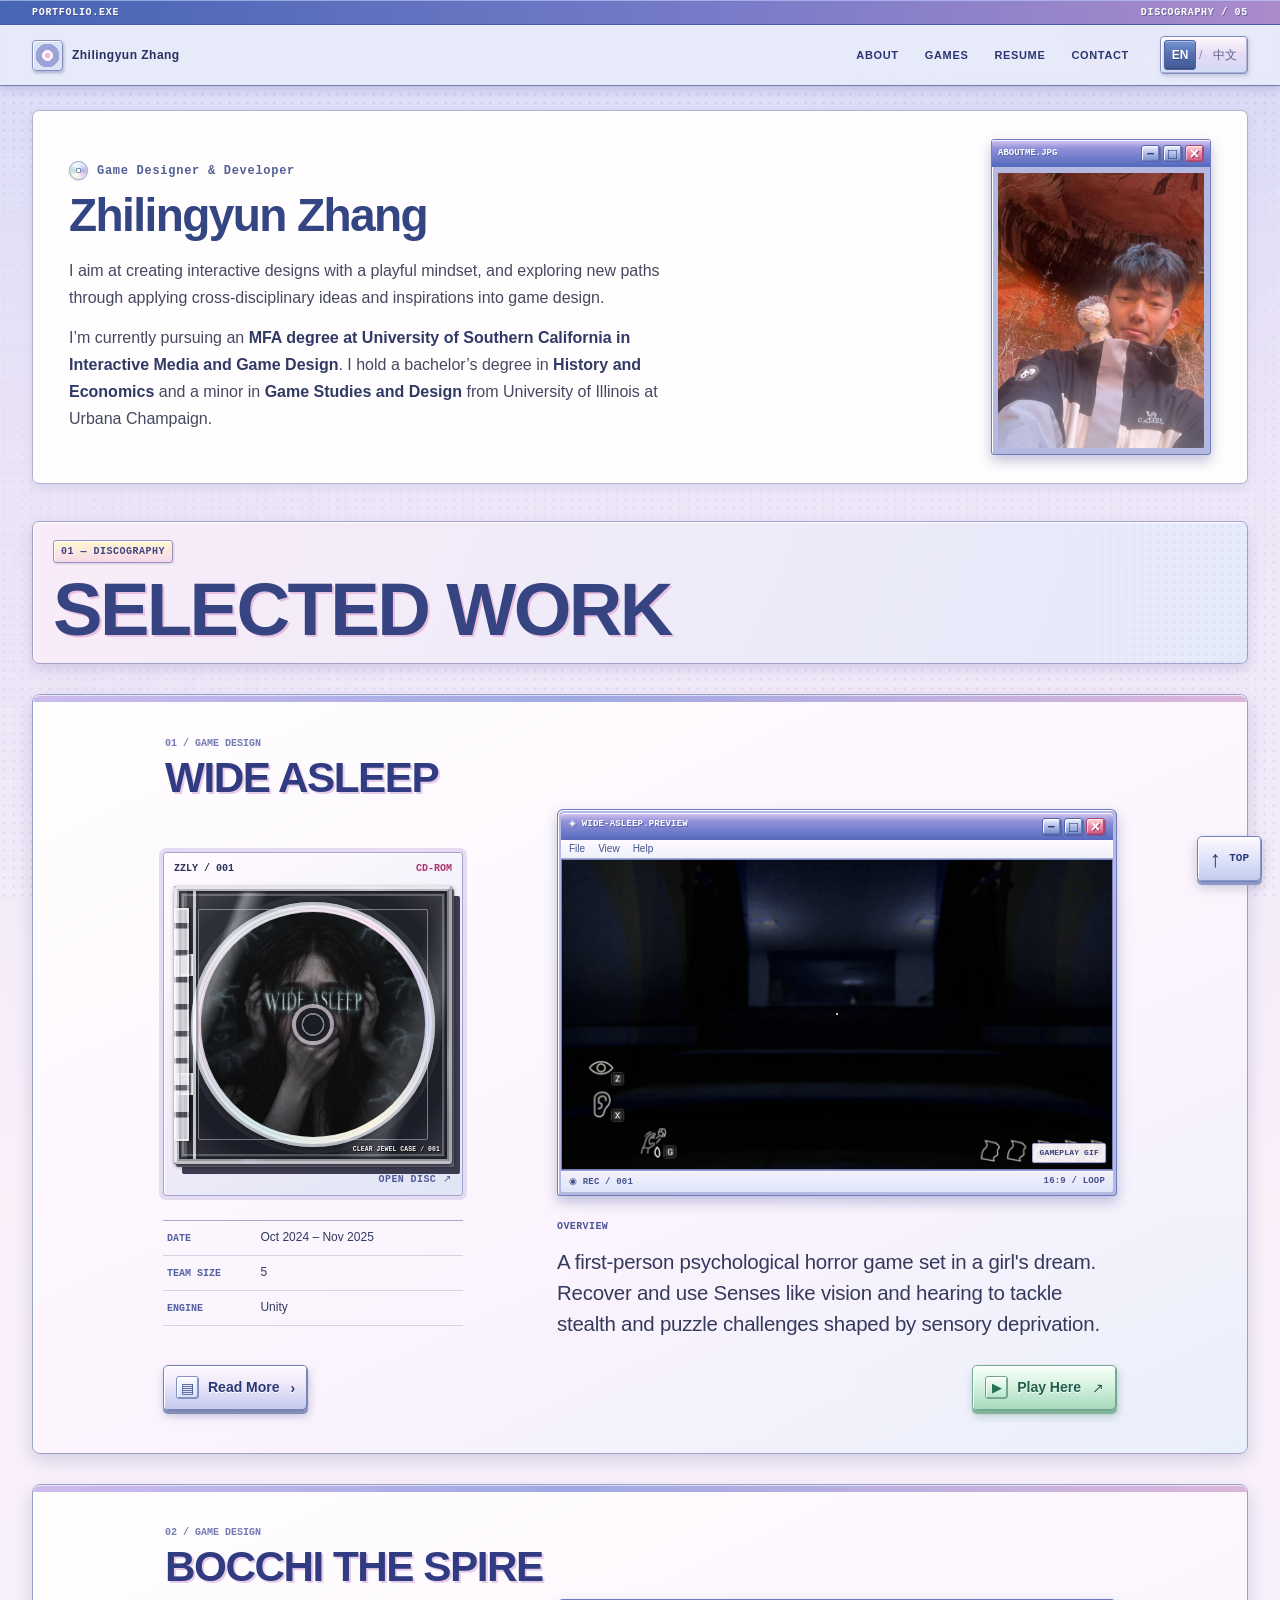
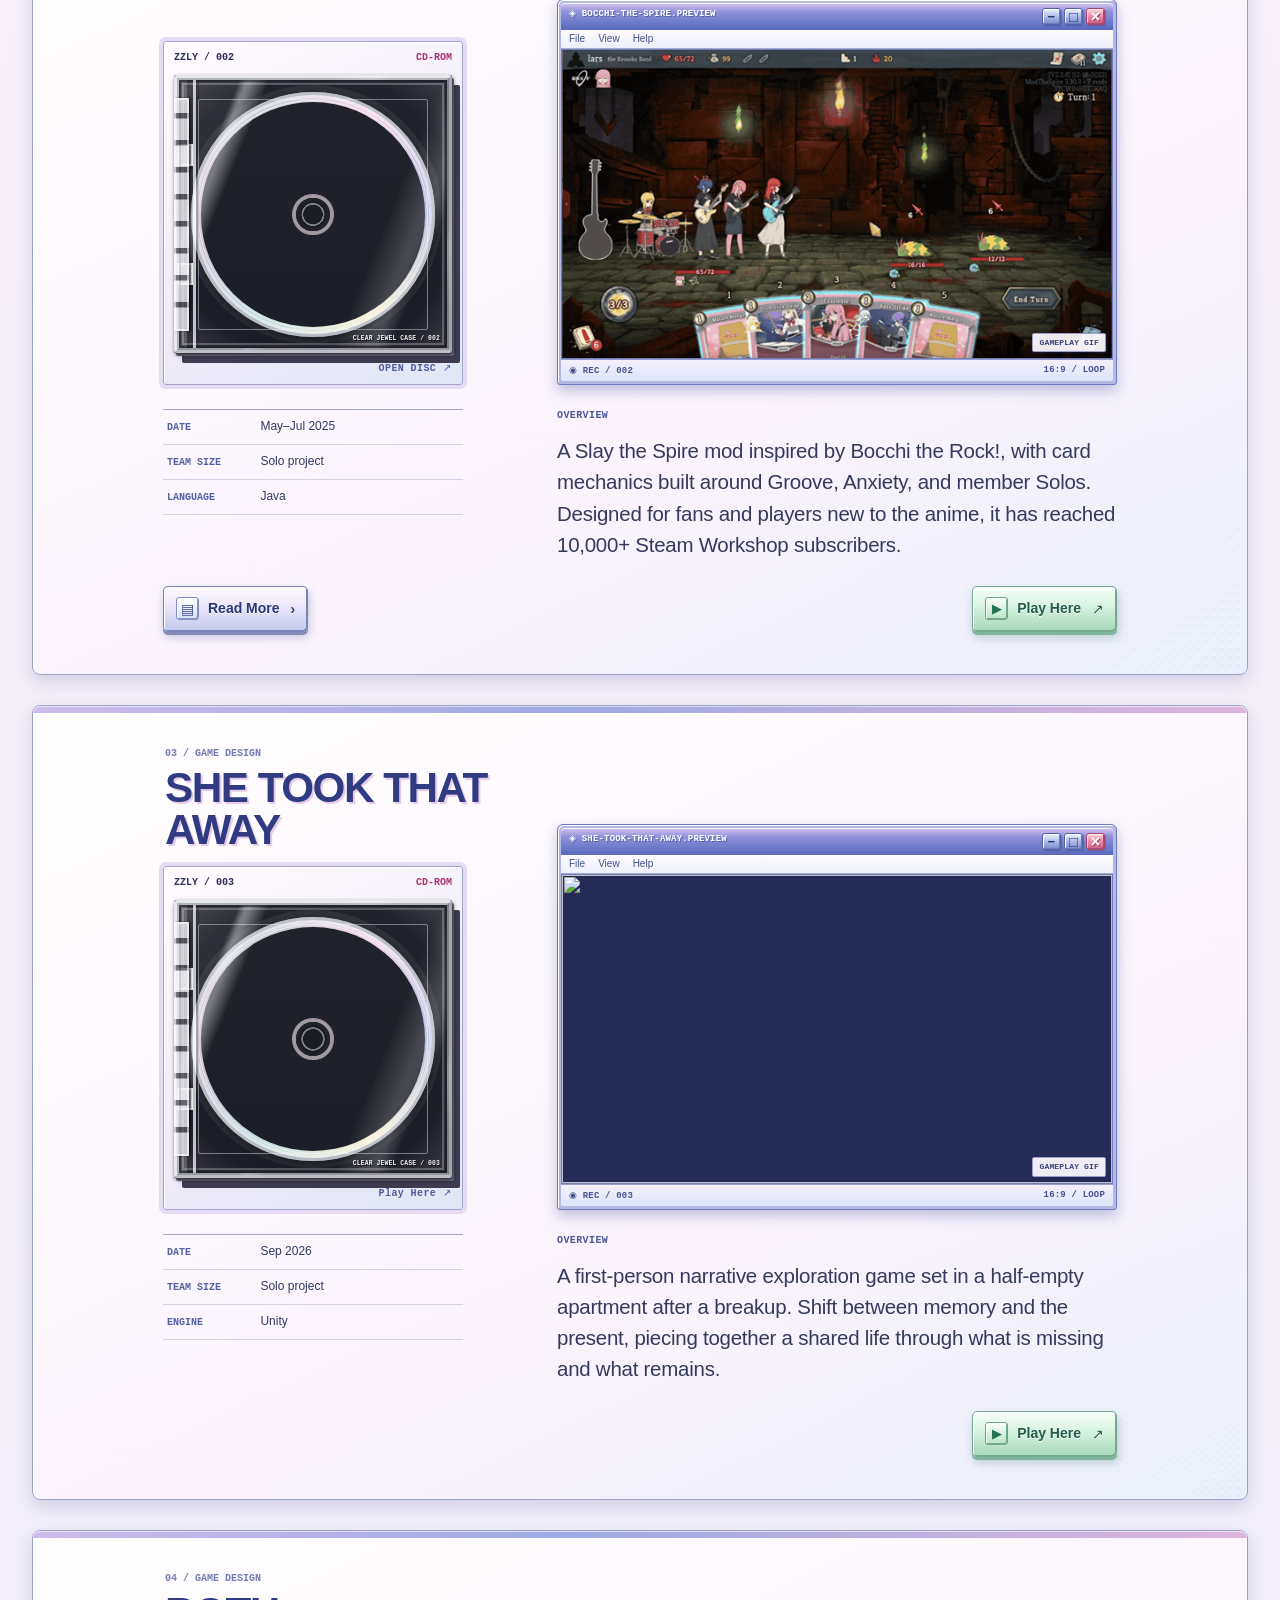
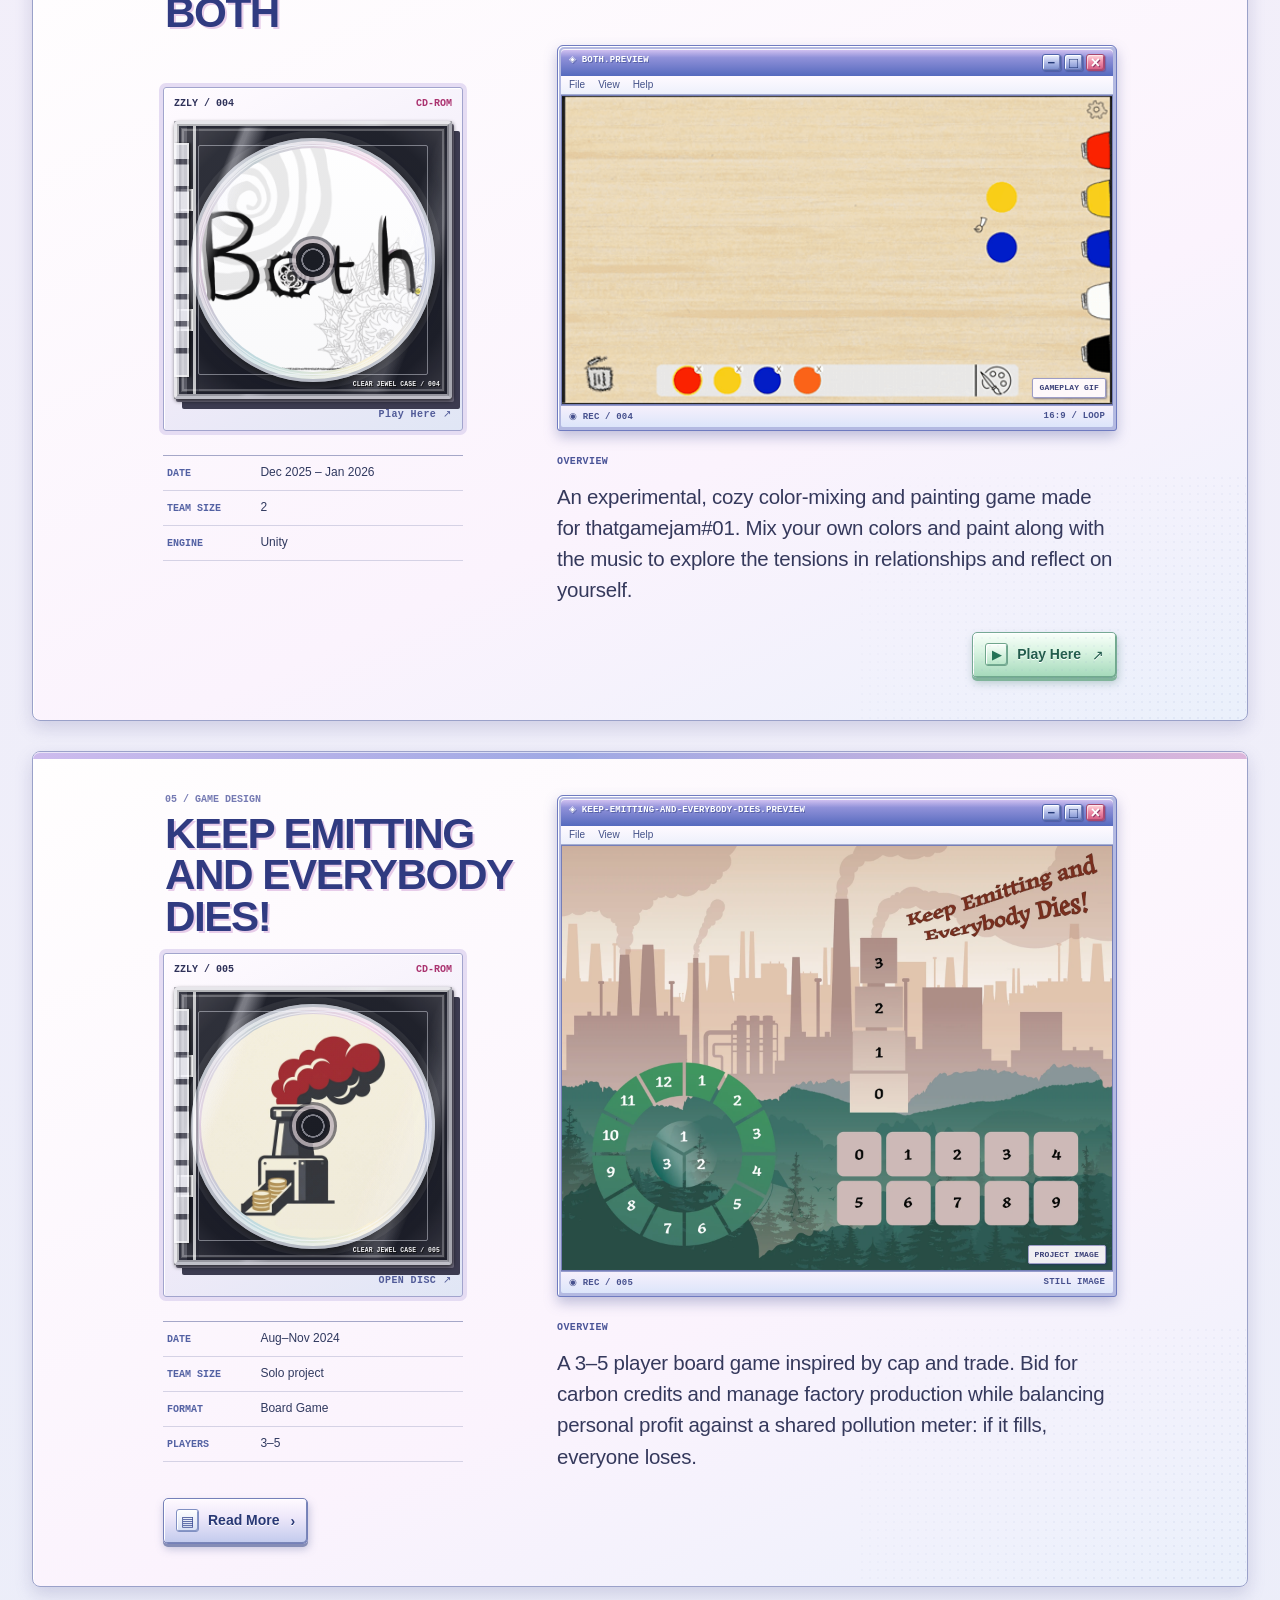
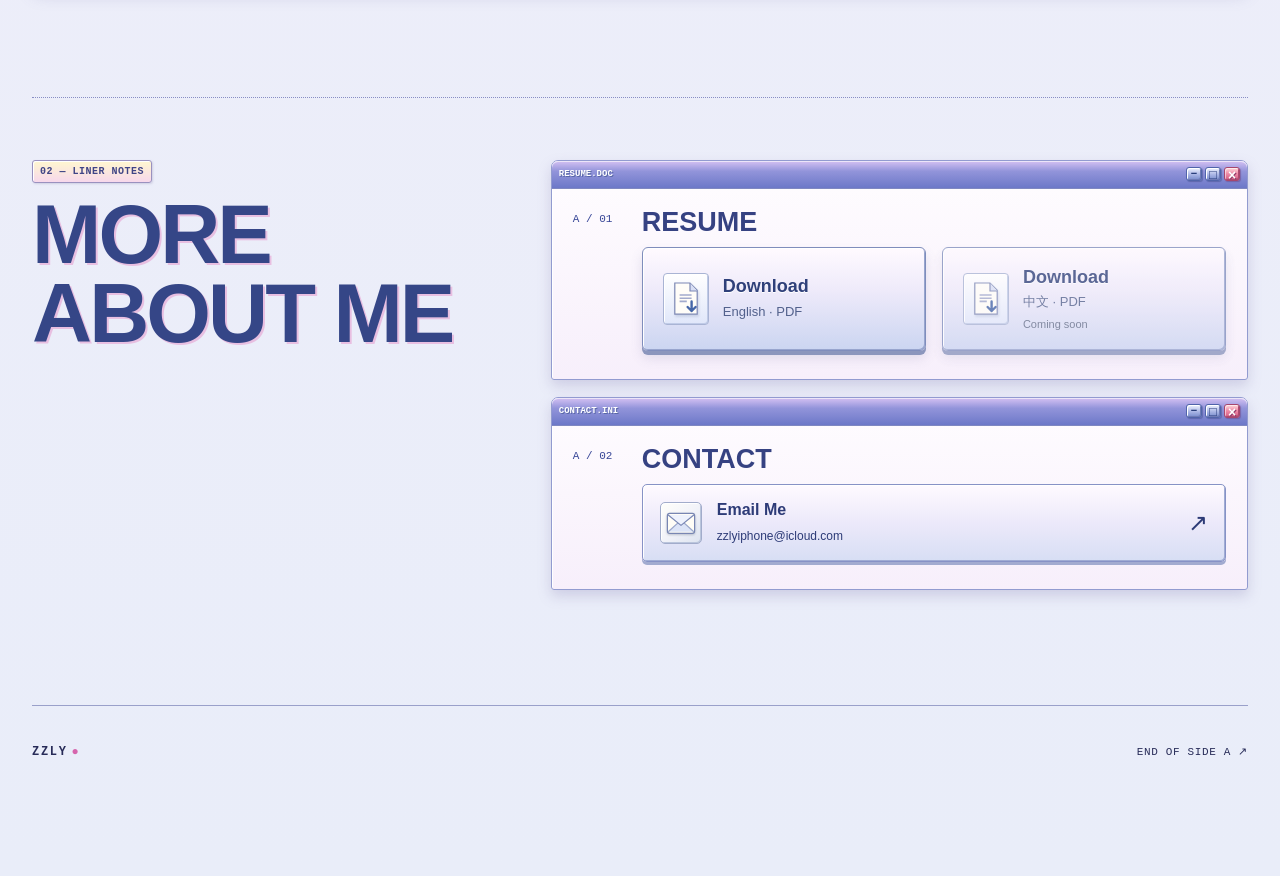
==== commit dfedf1ce: "Publish portfolio efeb117" ====
--- a/index.html
+++ b/index.html
@@ -1 +1 @@
-<!DOCTYPE html><html lang="en"><head><meta charset="UTF-8"><meta name="viewport" content="width=device-width, initial-scale=1"><meta name="description" content="Zhilingyun Zhang — Game designer and developer focused on level and gameplay design. MFA student at USC IMGD."><meta name="theme-color" content="#d6d9f4"><title>Zhilingyun Zhang — Game Designer</title><link rel="icon" type="image/svg+xml" href="/favicon.svg"><link rel="stylesheet" href="/_astro/HomePage.DlemY-sb.css"><link rel="stylesheet" href="/_astro/ProjectFacts.BNRwk08-.css"></head><body id="page-top"><a class="skip-link" href="#main">Skip to content</a><header class="site-header"><div class="header-system-bar"><div class="container system-bar-inner"><span>PORTFOLIO.EXE</span><span>DISCOGRAPHY / 05</span></div></div><div class="container header-inner"><a class="brand" href="/" aria-label="Zhilingyun Zhang — home"><span class="brand-symbol" aria-hidden="true">◎</span><span>Zhilingyun Zhang</span></a><nav class="main-nav" aria-label="Main navigation"><a href="/#about">About</a><a href="/#work">Games</a><a href="/#resume">Resume</a><a href="/#contact">Contact</a></nav><nav class="language-switch" aria-label="Language"><a class="language-option is-active" href="/" lang="en" hreflang="en" aria-label="English" aria-current="page">EN</a><span class="language-divider" aria-hidden="true">/</span><a class="language-option" href="/zh/" lang="zh" hreflang="zh" aria-label="中文">中文</a></nav></div></header><main id="main"><section class="profile-intro container" id="about" aria-labelledby="hero-title"><div class="profile-heading"><p class="profile-role"><span class="profile-disc" aria-hidden="true"></span><span>Game Designer &amp; Developer</span></p><h1 id="hero-title">Zhilingyun Zhang</h1></div><div class="profile-bio"><p>I aim at creating interactive designs with a playful mindset, and exploring new paths through applying cross-disciplinary ideas and inspirations into game design.</p><p>I’m currently pursuing an <strong>MFA degree at University of Southern California in Interactive Media and Game Design</strong>. I hold a bachelor’s degree in <strong>History and Economics</strong> and a minor in <strong>Game Studies and Design</strong> from University of Illinois at Urbana Champaign.</p></div><figure class="profile-portrait"><div class="profile-photo-bar" aria-hidden="true"><span>ABOUTME.JPG</span><span class="window-controls" aria-hidden="true"><span class="window-control window-control-min">−</span><span class="window-control window-control-max">□</span><span class="window-control window-control-close">×</span></span></div><img src="/images/about-me.jpg" alt="Zhilingyun Zhang outdoors with a small penguin plush on his shoulder." width="1279" height="1706" fetchpriority="high"></figure></section><section class="work-section container" id="work" aria-labelledby="work-title"><div class="section-heading"><div><p class="section-index">01 — DISCOGRAPHY</p><h2 id="work-title">Selected work</h2></div></div><div class="project-list"><article class="project-card theme-midnight project-card-featured"><div class="album-column"><div class="album-visual"><div class="album-heading"><span class="album-heading-index">01 / GAME DESIGN</span><h3><a class="project-title-link" data-eject-link href="/projects/wide-asleep/">Wide Asleep</a></h3></div><div class="album-side"><span class="album-catalogue">ZZLY / 001 <span>CD-ROM</span></span><a class="album-link" data-eject-link href="/projects/wide-asleep/" aria-label="View case study: Wide Asleep"><div class="jewel-case theme-midnight" aria-hidden="true"><div class="case-tray"><span class="tray-ring"></span><div class="disc"><div class="disc-art disc-art-has-cover"><img class="disc-cover-image" src="/covers/wide-asleep.webp" alt="" width="1024" height="1024" loading="lazy" decoding="async"></div><span class="disc-hole"></span></div><span class="tray-notch tray-notch-a"></span><span class="tray-notch tray-notch-b"></span></div><div class="case-lid"><span class="lid-ridge"></span><span class="lid-reflection"></span><span class="lid-label">CLEAR JEWEL CASE / 001</span></div><span class="case-hinge"></span><span class="album-sticker album-sticker-a">PRESS PLAY<br>TO EXPLORE</span><span class="album-sticker album-sticker-b">SIDE A / 001</span></div></a><span class="album-instruction">OPEN DISC ↗</span></div></div><div class="album-facts"><dl class="project-facts project-facts-card" aria-label="Project details" data-astro-cid-mxtwmnon><div data-astro-cid-mxtwmnon><dt data-astro-cid-mxtwmnon>DATE</dt><dd data-astro-cid-mxtwmnon>Oct 2024 – Nov 2025</dd></div><div data-astro-cid-mxtwmnon><dt data-astro-cid-mxtwmnon>TEAM SIZE</dt><dd data-astro-cid-mxtwmnon>5</dd></div><div data-astro-cid-mxtwmnon><dt data-astro-cid-mxtwmnon>ENGINE</dt><dd data-astro-cid-mxtwmnon>Unity</dd></div></dl></div></div><div class="project-card-content"><div class="preview-case theme-midnight" aria-hidden="true"><div class="preview-titlebar"><span>◈ WIDE-ASLEEP.PREVIEW</span><span class="window-controls" aria-hidden="true"><span class="window-control window-control-min">−</span><span class="window-control window-control-max">□</span><span class="window-control window-control-close">×</span></span></div><div class="preview-menubar" aria-hidden="true"><span>File</span><span>View</span><span>Help</span></div><div class="preview-window"><picture class="preview-picture"><source media="(prefers-reduced-motion: reduce)" srcset="/previews/wide-asleep-still.jpg"><img src="/previews/wide-asleep.gif" alt="" width="960" height="540" loading="lazy" decoding="async"></picture><span class="preview-media-label">GAMEPLAY GIF</span></div><div class="preview-status"><span>◉ REC / 001</span><span>16:9 / LOOP</span></div></div><div class="project-card-meta"><span class="project-overview-label">Overview</span><p>A first-person psychological horror game set in a girl&#39;s dream. Recover and use Senses like vision and hearing to tackle stealth and puzzle challenges shaped by sensory deprivation.</p></div></div><div class="project-card-actions"><a class="case-action" data-eject-link href="/projects/wide-asleep/" aria-label="Read More: Wide Asleep"><span class="action-icon action-icon-read" aria-hidden="true">▤</span><span>Read More</span><span class="action-tail" aria-hidden="true">›</span></a><a class="play-action" href="https://drive.google.com/file/d/1WRaQo7KAQ1bxZdA0faS6riEHlHydYdph/view" target="_blank" rel="noopener noreferrer" aria-label="Play Here: Wide Asleep (opens in a new tab)"><span class="action-icon action-icon-play" aria-hidden="true">▶</span><span>Play Here</span><span class="action-tail" aria-hidden="true">↗</span></a></div></article><article class="project-card theme-cobalt "><div class="album-column"><div class="album-visual"><div class="album-heading"><span class="album-heading-index">02 / GAME DESIGN</span><h3><a class="project-title-link" data-eject-link href="/projects/bocchi-the-spire/">Bocchi the Spire</a></h3></div><div class="album-side"><span class="album-catalogue">ZZLY / 002 <span>CD-ROM</span></span><a class="album-link" data-eject-link href="/projects/bocchi-the-spire/" aria-label="View case study: Bocchi the Spire"><div class="jewel-case theme-cobalt" aria-hidden="true"><div class="case-tray"><span class="tray-ring"></span><div class="disc"><div class="disc-art disc-art-has-cover"><img class="disc-cover-image" src="/covers/bocchi-the-spire.webp" alt="" width="1024" height="1024" loading="lazy" decoding="async"></div><span class="disc-hole"></span></div><span class="tray-notch tray-notch-a"></span><span class="tray-notch tray-notch-b"></span></div><div class="case-lid"><span class="lid-ridge"></span><span class="lid-reflection"></span><span class="lid-label">CLEAR JEWEL CASE / 002</span></div><span class="case-hinge"></span><span class="album-sticker album-sticker-a">PRESS PLAY<br>TO EXPLORE</span><span class="album-sticker album-sticker-b">SIDE A / 002</span></div></a><span class="album-instruction">OPEN DISC ↗</span></div></div><div class="album-facts"><dl class="project-facts project-facts-card" aria-label="Project details" data-astro-cid-mxtwmnon><div data-astro-cid-mxtwmnon><dt data-astro-cid-mxtwmnon>DATE</dt><dd data-astro-cid-mxtwmnon>May–Jul 2025</dd></div><div data-astro-cid-mxtwmnon><dt data-astro-cid-mxtwmnon>TEAM SIZE</dt><dd data-astro-cid-mxtwmnon>Solo project</dd></div><div data-astro-cid-mxtwmnon><dt data-astro-cid-mxtwmnon>LANGUAGE</dt><dd data-astro-cid-mxtwmnon>Java</dd></div></dl></div></div><div class="project-card-content"><div class="preview-case theme-cobalt" aria-hidden="true"><div class="preview-titlebar"><span>◈ BOCCHI-THE-SPIRE.PREVIEW</span><span class="window-controls" aria-hidden="true"><span class="window-control window-control-min">−</span><span class="window-control window-control-max">□</span><span class="window-control window-control-close">×</span></span></div><div class="preview-menubar" aria-hidden="true"><span>File</span><span>View</span><span>Help</span></div><div class="preview-window"><picture class="preview-picture"><source media="(prefers-reduced-motion: reduce)" srcset="/previews/bocchi-the-spire-still.jpg"><img src="/previews/bocchi-the-spire.gif" alt="" width="960" height="540" loading="lazy" decoding="async"></picture><span class="preview-media-label">GAMEPLAY GIF</span></div><div class="preview-status"><span>◉ REC / 002</span><span>16:9 / LOOP</span></div></div><div class="project-card-meta"><span class="project-overview-label">Overview</span><p>A Slay the Spire mod inspired by Bocchi the Rock!, with card mechanics built around Groove, Anxiety, and member Solos. Designed for fans and players new to the anime, it has reached 10,000+ Steam Workshop subscribers.</p></div></div><div class="project-card-actions"><a class="case-action" data-eject-link href="/projects/bocchi-the-spire/" aria-label="Read More: Bocchi the Spire"><span class="action-icon action-icon-read" aria-hidden="true">▤</span><span>Read More</span><span class="action-tail" aria-hidden="true">›</span></a><a class="play-action" href="https://steamcommunity.com/sharedfiles/filedetails/?id=3529319023" target="_blank" rel="noopener noreferrer" aria-label="Play Here: Bocchi the Spire (opens in a new tab)"><span class="action-icon action-icon-play" aria-hidden="true">▶</span><span>Play Here</span><span class="action-tail" aria-hidden="true">↗</span></a></div></article><article class="project-card theme-violet "><div class="album-column"><div class="album-visual"><div class="album-heading"><span class="album-heading-index">03 / GAME DESIGN</span><h3><a class="project-title-link" target="_blank" rel="noopener noreferrer" href="https://zzly.itch.io/she-took-that-away">She Took That Away</a></h3></div><div class="album-side"><span class="album-catalogue">ZZLY / 003 <span>CD-ROM</span></span><a class="album-link" target="_blank" rel="noopener noreferrer" href="https://zzly.itch.io/she-took-that-away" aria-label="Play Here: She Took That Away (opens in a new tab)"><div class="jewel-case theme-violet" aria-hidden="true"><div class="case-tray"><span class="tray-ring"></span><div class="disc"><div class="disc-art disc-art-has-cover"><img class="disc-cover-image" src="/covers/she-took-that-away.webp" alt="" width="1024" height="1024" loading="lazy" decoding="async"></div><span class="disc-hole"></span></div><span class="tray-notch tray-notch-a"></span><span class="tray-notch tray-notch-b"></span></div><div class="case-lid"><span class="lid-ridge"></span><span class="lid-reflection"></span><span class="lid-label">CLEAR JEWEL CASE / 003</span></div><span class="case-hinge"></span><span class="album-sticker album-sticker-a">PRESS PLAY<br>TO EXPLORE</span><span class="album-sticker album-sticker-b">SIDE A / 003</span></div></a><span class="album-instruction">Play Here ↗</span></div></div><div class="album-facts"><dl class="project-facts project-facts-card" aria-label="Project details" data-astro-cid-mxtwmnon><div data-astro-cid-mxtwmnon><dt data-astro-cid-mxtwmnon>DATE</dt><dd data-astro-cid-mxtwmnon>Sep 2026</dd></div><div data-astro-cid-mxtwmnon><dt data-astro-cid-mxtwmnon>TEAM SIZE</dt><dd data-astro-cid-mxtwmnon>Solo project</dd></div><div data-astro-cid-mxtwmnon><dt data-astro-cid-mxtwmnon>ENGINE</dt><dd data-astro-cid-mxtwmnon>Unity</dd></div></dl></div></div><div class="project-card-content"><div class="preview-case theme-violet" aria-hidden="true"><div class="preview-titlebar"><span>◈ SHE-TOOK-THAT-AWAY.PREVIEW</span><span class="window-controls" aria-hidden="true"><span class="window-control window-control-min">−</span><span class="window-control window-control-max">□</span><span class="window-control window-control-close">×</span></span></div><div class="preview-menubar" aria-hidden="true"><span>File</span><span>View</span><span>Help</span></div><div class="preview-window"><picture class="preview-picture"><source media="(prefers-reduced-motion: reduce)" srcset="/previews/she-took-that-away-still.jpg"><img src="/previews/she-took-that-away.gif" alt="" width="960" height="540" loading="lazy" decoding="async"></picture><span class="preview-media-label">GAMEPLAY GIF</span></div><div class="preview-status"><span>◉ REC / 003</span><span>16:9 / LOOP</span></div></div><div class="project-card-meta"><span class="project-overview-label">Overview</span><p>A first-person narrative exploration game set in a half-empty apartment after a breakup. Shift between memory and the present, piecing together a shared life through what is missing and what remains.</p></div></div><div class="project-card-actions"><a class="play-action" href="https://zzly.itch.io/she-took-that-away" target="_blank" rel="noopener noreferrer" aria-label="Play Here: She Took That Away (opens in a new tab)"><span class="action-icon action-icon-play" aria-hidden="true">▶</span><span>Play Here</span><span class="action-tail" aria-hidden="true">↗</span></a></div></article><article class="project-card theme-coral "><div class="album-column"><div class="album-visual"><div class="album-heading"><span class="album-heading-index">04 / GAME DESIGN</span><h3><a class="project-title-link" target="_blank" rel="noopener noreferrer" href="https://zzly.itch.io/both">BOTH</a></h3></div><div class="album-side"><span class="album-catalogue">ZZLY / 004 <span>CD-ROM</span></span><a class="album-link" target="_blank" rel="noopener noreferrer" href="https://zzly.itch.io/both" aria-label="Play Here: BOTH (opens in a new tab)"><div class="jewel-case theme-coral" aria-hidden="true"><div class="case-tray"><span class="tray-ring"></span><div class="disc"><div class="disc-art disc-art-has-cover"><img class="disc-cover-image" src="/covers/both.png" alt="" width="1024" height="1024" loading="lazy" decoding="async"></div><span class="disc-hole"></span></div><span class="tray-notch tray-notch-a"></span><span class="tray-notch tray-notch-b"></span></div><div class="case-lid"><span class="lid-ridge"></span><span class="lid-reflection"></span><span class="lid-label">CLEAR JEWEL CASE / 004</span></div><span class="case-hinge"></span><span class="album-sticker album-sticker-a">PRESS PLAY<br>TO EXPLORE</span><span class="album-sticker album-sticker-b">SIDE A / 004</span></div></a><span class="album-instruction">Play Here ↗</span></div></div><div class="album-facts"><dl class="project-facts project-facts-card" aria-label="Project details" data-astro-cid-mxtwmnon><div data-astro-cid-mxtwmnon><dt data-astro-cid-mxtwmnon>DATE</dt><dd data-astro-cid-mxtwmnon>Dec 2025 – Jan 2026</dd></div><div data-astro-cid-mxtwmnon><dt data-astro-cid-mxtwmnon>TEAM SIZE</dt><dd data-astro-cid-mxtwmnon>2</dd></div><div data-astro-cid-mxtwmnon><dt data-astro-cid-mxtwmnon>ENGINE</dt><dd data-astro-cid-mxtwmnon>Unity</dd></div></dl></div></div><div class="project-card-content"><div class="preview-case theme-coral" aria-hidden="true"><div class="preview-titlebar"><span>◈ BOTH.PREVIEW</span><span class="window-controls" aria-hidden="true"><span class="window-control window-control-min">−</span><span class="window-control window-control-max">□</span><span class="window-control window-control-close">×</span></span></div><div class="preview-menubar" aria-hidden="true"><span>File</span><span>View</span><span>Help</span></div><div class="preview-window"><picture class="preview-picture"><source media="(prefers-reduced-motion: reduce)" srcset="/previews/both-still.jpg"><img src="/previews/both.gif" alt="" width="960" height="540" loading="lazy" decoding="async"></picture><span class="preview-media-label">GAMEPLAY GIF</span></div><div class="preview-status"><span>◉ REC / 004</span><span>16:9 / LOOP</span></div></div><div class="project-card-meta"><span class="project-overview-label">Overview</span><p>An experimental, cozy color-mixing and painting game made for thatgamejam#01. Mix your own colors and paint along with the music to explore the tensions in relationships and reflect on yourself.</p></div></div><div class="project-card-actions"><a class="play-action" href="https://zzly.itch.io/both" target="_blank" rel="noopener noreferrer" aria-label="Play Here: BOTH (opens in a new tab)"><span class="action-icon action-icon-play" aria-hidden="true">▶</span><span>Play Here</span><span class="action-tail" aria-hidden="true">↗</span></a></div></article><article class="project-card theme-mint "><div class="album-column"><div class="album-visual"><div class="album-heading"><span class="album-heading-index">05 / GAME DESIGN</span><h3><a class="project-title-link" data-eject-link href="/projects/keep-emitting-and-everybody-dies/">Keep Emitting and EVERYBODY Dies!</a></h3></div><div class="album-side"><span class="album-catalogue">ZZLY / 005 <span>CD-ROM</span></span><a class="album-link" data-eject-link href="/projects/keep-emitting-and-everybody-dies/" aria-label="View case study: Keep Emitting and EVERYBODY Dies!"><div class="jewel-case theme-mint" aria-hidden="true"><div class="case-tray"><span class="tray-ring"></span><div class="disc"><div class="disc-art disc-art-has-cover"><img class="disc-cover-image" src="/covers/keed.webp" alt="" width="1024" height="1024" loading="lazy" decoding="async"></div><span class="disc-hole"></span></div><span class="tray-notch tray-notch-a"></span><span class="tray-notch tray-notch-b"></span></div><div class="case-lid"><span class="lid-ridge"></span><span class="lid-reflection"></span><span class="lid-label">CLEAR JEWEL CASE / 005</span></div><span class="case-hinge"></span><span class="album-sticker album-sticker-a">PRESS PLAY<br>TO EXPLORE</span><span class="album-sticker album-sticker-b">SIDE A / 005</span></div></a><span class="album-instruction">OPEN DISC ↗</span></div></div><div class="album-facts"><dl class="project-facts project-facts-card" aria-label="Project details" data-astro-cid-mxtwmnon><div data-astro-cid-mxtwmnon><dt data-astro-cid-mxtwmnon>DATE</dt><dd data-astro-cid-mxtwmnon>Aug–Nov 2024</dd></div><div data-astro-cid-mxtwmnon><dt data-astro-cid-mxtwmnon>TEAM SIZE</dt><dd data-astro-cid-mxtwmnon>Solo project</dd></div><div data-astro-cid-mxtwmnon><dt data-astro-cid-mxtwmnon>FORMAT</dt><dd data-astro-cid-mxtwmnon>Board Game</dd></div><div data-astro-cid-mxtwmnon><dt data-astro-cid-mxtwmnon>PLAYERS</dt><dd data-astro-cid-mxtwmnon>3–5</dd></div></dl></div></div><div class="project-card-content"><div class="preview-case theme-mint" aria-hidden="true"><div class="preview-titlebar"><span>◈ KEEP-EMITTING-AND-EVERYBODY-DIES.PREVIEW</span><span class="window-controls" aria-hidden="true"><span class="window-control window-control-min">−</span><span class="window-control window-control-max">□</span><span class="window-control window-control-close">×</span></span></div><div class="preview-menubar" aria-hidden="true"><span>File</span><span>View</span><span>Help</span></div><div class="preview-window" style="aspect-ratio:1650 / 1275"><img class="preview-poster" src="/media/keed/game-board.webp" alt="" width="1650" height="1275" loading="lazy" decoding="async"><span class="preview-media-label">PROJECT IMAGE</span></div><div class="preview-status"><span>◉ REC / 005</span><span>STILL IMAGE</span></div></div><div class="project-card-meta"><span class="project-overview-label">Overview</span><p>A 3–5 player board game inspired by cap and trade. Bid for carbon credits and manage factory production while balancing personal profit against a shared pollution meter: if it fills, everyone loses.</p></div></div><div class="project-card-actions"><a class="case-action" data-eject-link href="/projects/keep-emitting-and-everybody-dies/" aria-label="Read More: Keep Emitting and EVERYBODY Dies!"><span class="action-icon action-icon-read" aria-hidden="true">▤</span><span>Read More</span><span class="action-tail" aria-hidden="true">›</span></a></div></article></div></section><section class="info-section container" aria-label="Resume and contact"><div class="info-intro"><p class="section-index">02 — LINER NOTES</p><h2>MORE ABOUT ME</h2></div><div class="info-panels"><article id="resume" class="info-panel"><div class="info-panel-window-bar" aria-hidden="true"><span>RESUME.DOC</span><span class="window-controls" aria-hidden="true"><span class="window-control window-control-min">−</span><span class="window-control window-control-max">□</span><span class="window-control window-control-close">×</span></span></div><span class="panel-number">A / 01</span><div><h3>Resume</h3><div class="resume-downloads" data-astro-cid-pzrhnwwb><button class="resume-download" type="button" disabled title="Coming soon" aria-label="Download — English (Coming soon)" data-astro-cid-pzrhnwwb="true"><span class="resume-download-icon" aria-hidden="true" data-astro-cid-pzrhnwwb><svg viewBox="0 0 40 44" fill="none" data-astro-cid-pzrhnwwb><path d="M6 2h19l9 9v30H6z" fill="#fffdf8" stroke="#7c88b4" stroke-width="1.5" data-astro-cid-pzrhnwwb></path><path d="M25 2v10h9" fill="#d8dff5" stroke="#7c88b4" stroke-width="1.5" data-astro-cid-pzrhnwwb></path><path d="M12 17h15M12 21h15M12 25h9" stroke="#a3abcd" stroke-width="2" data-astro-cid-pzrhnwwb></path><path d="M27 25v12m-5-5 5 5 5-5" stroke="#4566a8" stroke-width="3" stroke-linecap="round" stroke-linejoin="round" data-astro-cid-pzrhnwwb></path></svg></span><span class="resume-download-copy" data-astro-cid-pzrhnwwb><strong data-astro-cid-pzrhnwwb>Download</strong><span data-astro-cid-pzrhnwwb><span lang="en" data-astro-cid-pzrhnwwb>English</span> · PDF</span><small data-astro-cid-pzrhnwwb>Coming soon</small></span></button><button class="resume-download" type="button" disabled title="Coming soon" aria-label="Download — 中文 (Coming soon)" data-astro-cid-pzrhnwwb="true"><span class="resume-download-icon" aria-hidden="true" data-astro-cid-pzrhnwwb><svg viewBox="0 0 40 44" fill="none" data-astro-cid-pzrhnwwb><path d="M6 2h19l9 9v30H6z" fill="#fffdf8" stroke="#7c88b4" stroke-width="1.5" data-astro-cid-pzrhnwwb></path><path d="M25 2v10h9" fill="#d8dff5" stroke="#7c88b4" stroke-width="1.5" data-astro-cid-pzrhnwwb></path><path d="M12 17h15M12 21h15M12 25h9" stroke="#a3abcd" stroke-width="2" data-astro-cid-pzrhnwwb></path><path d="M27 25v12m-5-5 5 5 5-5" stroke="#4566a8" stroke-width="3" stroke-linecap="round" stroke-linejoin="round" data-astro-cid-pzrhnwwb></path></svg></span><span class="resume-download-copy" data-astro-cid-pzrhnwwb><strong data-astro-cid-pzrhnwwb>Download</strong><span data-astro-cid-pzrhnwwb><span lang="zh" data-astro-cid-pzrhnwwb>中文</span> · PDF</span><small data-astro-cid-pzrhnwwb>Coming soon</small></span></button></div></div></article><article id="contact" class="info-panel"><div class="info-panel-window-bar" aria-hidden="true"><span>CONTACT.INI</span><span class="window-controls" aria-hidden="true"><span class="window-control window-control-min">−</span><span class="window-control window-control-max">□</span><span class="window-control window-control-close">×</span></span></div><span class="panel-number">A / 02</span><div><h3>Contact</h3><a class="external-link contact-email" href="mailto:zzlyiphone@icloud.com" aria-label="Email Me: zzlyiphone@icloud.com (Opens your email app)" data-astro-cid-vlqzbgfz><span class="external-link-icon" aria-hidden="true" data-astro-cid-vlqzbgfz><svg viewBox="0 0 40 40" fill="none" data-astro-cid-vlqzbgfz><rect x="3" y="8" width="34" height="25" rx="3" fill="#fffdf6" stroke="#7886b3" stroke-width="1.5" data-astro-cid-vlqzbgfz></rect><path d="m4 31 12-11h8l12 11" fill="#dce4f7" stroke="#9ba8cb" stroke-width="1.5" data-astro-cid-vlqzbgfz></path><path d="m4 10 16 13 16-13" fill="#eef2fd" stroke="#7886b3" stroke-width="1.5" stroke-linejoin="round" data-astro-cid-vlqzbgfz></path></svg></span><span class="external-link-copy" data-astro-cid-vlqzbgfz><strong data-astro-cid-vlqzbgfz>Email Me</strong><small data-astro-cid-vlqzbgfz>zzlyiphone@icloud.com</small></span><span class="external-link-arrow" aria-hidden="true" data-astro-cid-vlqzbgfz>↗</span></a></div></article></div></section></main><footer class="site-footer container"><span class="footer-mark">ZZLY<span class="footer-dot">●</span></span><a href="/">END OF SIDE A <span aria-hidden="true">↗</span></a></footer><a class="back-to-top" href="#page-top" aria-label="Back to top" title="Back to top"><span class="back-to-top-icon" aria-hidden="true">↑</span><span>TOP</span></a></body></html><script type="module">var e=window.matchMedia(`(prefers-reduced-motion: reduce)`),t=document.querySelectorAll(`[data-eject-link]`),n=!1;for(let r of t)r.addEventListener(`click`,t=>{if(n||t.defaultPrevented||t.button!==0||t.metaKey||t.ctrlKey||t.shiftKey||t.altKey||e.matches)return;let i=r.closest(`.project-card`);i&&(t.preventDefault(),n=!0,i.classList.add(`is-ejecting`),window.setTimeout(()=>{window.location.assign(r.href)},430))});window.addEventListener(`pageshow`,()=>{n=!1,document.querySelectorAll(`.project-card.is-ejecting`).forEach(e=>e.classList.remove(`is-ejecting`))});</script>+<!DOCTYPE html><html lang="en"><head><meta charset="UTF-8"><meta name="viewport" content="width=device-width, initial-scale=1"><meta name="description" content="Zhilingyun Zhang — Game designer and developer focused on level and gameplay design. MFA student at USC IMGD."><meta name="theme-color" content="#d6d9f4"><title>Zhilingyun Zhang — Game Designer</title><link rel="icon" type="image/svg+xml" href="/favicon.svg"><link rel="stylesheet" href="/_astro/HomePage.DlemY-sb.css"><link rel="stylesheet" href="/_astro/ProjectFacts.BNRwk08-.css"></head><body id="page-top"><a class="skip-link" href="#main">Skip to content</a><header class="site-header"><div class="header-system-bar"><div class="container system-bar-inner"><span>PORTFOLIO.EXE</span><span>DISCOGRAPHY / 05</span></div></div><div class="container header-inner"><a class="brand" href="/" aria-label="Zhilingyun Zhang — home"><span class="brand-symbol" aria-hidden="true">◎</span><span>Zhilingyun Zhang</span></a><nav class="main-nav" aria-label="Main navigation"><a href="/#about">About</a><a href="/#work">Games</a><a href="/#resume">Resume</a><a href="/#contact">Contact</a></nav><nav class="language-switch" aria-label="Language"><a class="language-option is-active" href="/" lang="en" hreflang="en" aria-label="English" aria-current="page">EN</a><span class="language-divider" aria-hidden="true">/</span><a class="language-option" href="/zh/" lang="zh" hreflang="zh" aria-label="中文">中文</a></nav></div></header><main id="main"><section class="profile-intro container" id="about" aria-labelledby="hero-title"><div class="profile-heading"><p class="profile-role"><span class="profile-disc" aria-hidden="true"></span><span>Game Designer &amp; Developer</span></p><h1 id="hero-title">Zhilingyun Zhang</h1></div><div class="profile-bio"><p>I aim at creating interactive designs with a playful mindset, and exploring new paths through applying cross-disciplinary ideas and inspirations into game design.</p><p>I’m currently pursuing an <strong>MFA degree at University of Southern California in Interactive Media and Game Design</strong>. I hold a bachelor’s degree in <strong>History and Economics</strong> and a minor in <strong>Game Studies and Design</strong> from University of Illinois at Urbana Champaign.</p></div><figure class="profile-portrait"><div class="profile-photo-bar" aria-hidden="true"><span>ABOUTME.JPG</span><span class="window-controls" aria-hidden="true"><span class="window-control window-control-min">−</span><span class="window-control window-control-max">□</span><span class="window-control window-control-close">×</span></span></div><img src="/images/about-me.jpg" alt="Zhilingyun Zhang outdoors with a small penguin plush on his shoulder." width="1279" height="1706" fetchpriority="high"></figure></section><section class="work-section container" id="work" aria-labelledby="work-title"><div class="section-heading"><div><p class="section-index">01 — DISCOGRAPHY</p><h2 id="work-title">Selected work</h2></div></div><div class="project-list"><article class="project-card theme-midnight project-card-featured"><div class="album-column"><div class="album-visual"><div class="album-heading"><span class="album-heading-index">01 / GAME DESIGN</span><h3><a class="project-title-link" data-eject-link href="/projects/wide-asleep/">Wide Asleep</a></h3></div><div class="album-side"><span class="album-catalogue">ZZLY / 001 <span>CD-ROM</span></span><a class="album-link" data-eject-link href="/projects/wide-asleep/" aria-label="View case study: Wide Asleep"><div class="jewel-case theme-midnight" aria-hidden="true"><div class="case-tray"><span class="tray-ring"></span><div class="disc"><div class="disc-art disc-art-has-cover"><img class="disc-cover-image" src="/covers/wide-asleep.webp" alt="" width="1024" height="1024" loading="lazy" decoding="async"></div><span class="disc-hole"></span></div><span class="tray-notch tray-notch-a"></span><span class="tray-notch tray-notch-b"></span></div><div class="case-lid"><span class="lid-ridge"></span><span class="lid-reflection"></span><span class="lid-label">CLEAR JEWEL CASE / 001</span></div><span class="case-hinge"></span><span class="album-sticker album-sticker-a">PRESS PLAY<br>TO EXPLORE</span><span class="album-sticker album-sticker-b">SIDE A / 001</span></div></a><span class="album-instruction">OPEN DISC ↗</span></div></div><div class="album-facts"><dl class="project-facts project-facts-card" aria-label="Project details" data-astro-cid-mxtwmnon><div data-astro-cid-mxtwmnon><dt data-astro-cid-mxtwmnon>DATE</dt><dd data-astro-cid-mxtwmnon>Oct 2024 – Nov 2025</dd></div><div data-astro-cid-mxtwmnon><dt data-astro-cid-mxtwmnon>TEAM SIZE</dt><dd data-astro-cid-mxtwmnon>5</dd></div><div data-astro-cid-mxtwmnon><dt data-astro-cid-mxtwmnon>ENGINE</dt><dd data-astro-cid-mxtwmnon>Unity</dd></div></dl></div></div><div class="project-card-content"><div class="preview-case theme-midnight" aria-hidden="true"><div class="preview-titlebar"><span>◈ WIDE-ASLEEP.PREVIEW</span><span class="window-controls" aria-hidden="true"><span class="window-control window-control-min">−</span><span class="window-control window-control-max">□</span><span class="window-control window-control-close">×</span></span></div><div class="preview-menubar" aria-hidden="true"><span>File</span><span>View</span><span>Help</span></div><div class="preview-window"><picture class="preview-picture"><source media="(prefers-reduced-motion: reduce)" srcset="/previews/wide-asleep-still.jpg"><img src="/previews/wide-asleep.gif" alt="" width="960" height="540" loading="lazy" decoding="async"></picture><span class="preview-media-label">GAMEPLAY GIF</span></div><div class="preview-status"><span>◉ REC / 001</span><span>16:9 / LOOP</span></div></div><div class="project-card-meta"><span class="project-overview-label">Overview</span><p>A first-person psychological horror game set in a girl&#39;s dream. Recover and use Senses like vision and hearing to tackle stealth and puzzle challenges shaped by sensory deprivation.</p></div></div><div class="project-card-actions"><a class="case-action" data-eject-link href="/projects/wide-asleep/" aria-label="Read More: Wide Asleep"><span class="action-icon action-icon-read" aria-hidden="true">▤</span><span>Read More</span><span class="action-tail" aria-hidden="true">›</span></a><a class="play-action" href="https://drive.google.com/file/d/1WRaQo7KAQ1bxZdA0faS6riEHlHydYdph/view" target="_blank" rel="noopener noreferrer" aria-label="Play Here: Wide Asleep (opens in a new tab)"><span class="action-icon action-icon-play" aria-hidden="true">▶</span><span>Play Here</span><span class="action-tail" aria-hidden="true">↗</span></a></div></article><article class="project-card theme-cobalt "><div class="album-column"><div class="album-visual"><div class="album-heading"><span class="album-heading-index">02 / GAME DESIGN</span><h3><a class="project-title-link" data-eject-link href="/projects/bocchi-the-spire/">Bocchi the Spire</a></h3></div><div class="album-side"><span class="album-catalogue">ZZLY / 002 <span>CD-ROM</span></span><a class="album-link" data-eject-link href="/projects/bocchi-the-spire/" aria-label="View case study: Bocchi the Spire"><div class="jewel-case theme-cobalt" aria-hidden="true"><div class="case-tray"><span class="tray-ring"></span><div class="disc"><div class="disc-art disc-art-has-cover"><img class="disc-cover-image" src="/covers/bocchi-the-spire.webp" alt="" width="1024" height="1024" loading="lazy" decoding="async"></div><span class="disc-hole"></span></div><span class="tray-notch tray-notch-a"></span><span class="tray-notch tray-notch-b"></span></div><div class="case-lid"><span class="lid-ridge"></span><span class="lid-reflection"></span><span class="lid-label">CLEAR JEWEL CASE / 002</span></div><span class="case-hinge"></span><span class="album-sticker album-sticker-a">PRESS PLAY<br>TO EXPLORE</span><span class="album-sticker album-sticker-b">SIDE A / 002</span></div></a><span class="album-instruction">OPEN DISC ↗</span></div></div><div class="album-facts"><dl class="project-facts project-facts-card" aria-label="Project details" data-astro-cid-mxtwmnon><div data-astro-cid-mxtwmnon><dt data-astro-cid-mxtwmnon>DATE</dt><dd data-astro-cid-mxtwmnon>May–Jul 2025</dd></div><div data-astro-cid-mxtwmnon><dt data-astro-cid-mxtwmnon>TEAM SIZE</dt><dd data-astro-cid-mxtwmnon>Solo project</dd></div><div data-astro-cid-mxtwmnon><dt data-astro-cid-mxtwmnon>LANGUAGE</dt><dd data-astro-cid-mxtwmnon>Java</dd></div></dl></div></div><div class="project-card-content"><div class="preview-case theme-cobalt" aria-hidden="true"><div class="preview-titlebar"><span>◈ BOCCHI-THE-SPIRE.PREVIEW</span><span class="window-controls" aria-hidden="true"><span class="window-control window-control-min">−</span><span class="window-control window-control-max">□</span><span class="window-control window-control-close">×</span></span></div><div class="preview-menubar" aria-hidden="true"><span>File</span><span>View</span><span>Help</span></div><div class="preview-window"><picture class="preview-picture"><source media="(prefers-reduced-motion: reduce)" srcset="/previews/bocchi-the-spire-still.jpg"><img src="/previews/bocchi-the-spire.gif" alt="" width="960" height="540" loading="lazy" decoding="async"></picture><span class="preview-media-label">GAMEPLAY GIF</span></div><div class="preview-status"><span>◉ REC / 002</span><span>16:9 / LOOP</span></div></div><div class="project-card-meta"><span class="project-overview-label">Overview</span><p>A Slay the Spire mod inspired by Bocchi the Rock!, with card mechanics built around Groove, Anxiety, and member Solos. Designed for fans and players new to the anime, it has reached 10,000+ Steam Workshop subscribers.</p></div></div><div class="project-card-actions"><a class="case-action" data-eject-link href="/projects/bocchi-the-spire/" aria-label="Read More: Bocchi the Spire"><span class="action-icon action-icon-read" aria-hidden="true">▤</span><span>Read More</span><span class="action-tail" aria-hidden="true">›</span></a><a class="play-action" href="https://steamcommunity.com/sharedfiles/filedetails/?id=3529319023" target="_blank" rel="noopener noreferrer" aria-label="Play Here: Bocchi the Spire (opens in a new tab)"><span class="action-icon action-icon-play" aria-hidden="true">▶</span><span>Play Here</span><span class="action-tail" aria-hidden="true">↗</span></a></div></article><article class="project-card theme-violet "><div class="album-column"><div class="album-visual"><div class="album-heading"><span class="album-heading-index">03 / GAME DESIGN</span><h3><a class="project-title-link" target="_blank" rel="noopener noreferrer" href="https://zzly.itch.io/she-took-that-away">She Took That Away</a></h3></div><div class="album-side"><span class="album-catalogue">ZZLY / 003 <span>CD-ROM</span></span><a class="album-link" target="_blank" rel="noopener noreferrer" href="https://zzly.itch.io/she-took-that-away" aria-label="Play Here: She Took That Away (opens in a new tab)"><div class="jewel-case theme-violet" aria-hidden="true"><div class="case-tray"><span class="tray-ring"></span><div class="disc"><div class="disc-art disc-art-has-cover"><img class="disc-cover-image" src="/covers/she-took-that-away.webp" alt="" width="1024" height="1024" loading="lazy" decoding="async"></div><span class="disc-hole"></span></div><span class="tray-notch tray-notch-a"></span><span class="tray-notch tray-notch-b"></span></div><div class="case-lid"><span class="lid-ridge"></span><span class="lid-reflection"></span><span class="lid-label">CLEAR JEWEL CASE / 003</span></div><span class="case-hinge"></span><span class="album-sticker album-sticker-a">PRESS PLAY<br>TO EXPLORE</span><span class="album-sticker album-sticker-b">SIDE A / 003</span></div></a><span class="album-instruction">Play Here ↗</span></div></div><div class="album-facts"><dl class="project-facts project-facts-card" aria-label="Project details" data-astro-cid-mxtwmnon><div data-astro-cid-mxtwmnon><dt data-astro-cid-mxtwmnon>DATE</dt><dd data-astro-cid-mxtwmnon>Sep 2026</dd></div><div data-astro-cid-mxtwmnon><dt data-astro-cid-mxtwmnon>TEAM SIZE</dt><dd data-astro-cid-mxtwmnon>Solo project</dd></div><div data-astro-cid-mxtwmnon><dt data-astro-cid-mxtwmnon>ENGINE</dt><dd data-astro-cid-mxtwmnon>Unity</dd></div></dl></div></div><div class="project-card-content"><div class="preview-case theme-violet" aria-hidden="true"><div class="preview-titlebar"><span>◈ SHE-TOOK-THAT-AWAY.PREVIEW</span><span class="window-controls" aria-hidden="true"><span class="window-control window-control-min">−</span><span class="window-control window-control-max">□</span><span class="window-control window-control-close">×</span></span></div><div class="preview-menubar" aria-hidden="true"><span>File</span><span>View</span><span>Help</span></div><div class="preview-window"><picture class="preview-picture"><source media="(prefers-reduced-motion: reduce)" srcset="/previews/she-took-that-away-still.jpg"><img src="/previews/she-took-that-away.gif" alt="" width="960" height="540" loading="lazy" decoding="async"></picture><span class="preview-media-label">GAMEPLAY GIF</span></div><div class="preview-status"><span>◉ REC / 003</span><span>16:9 / LOOP</span></div></div><div class="project-card-meta"><span class="project-overview-label">Overview</span><p>A first-person narrative exploration game set in a half-empty apartment after a breakup. Shift between memory and the present, piecing together a shared life through what is missing and what remains.</p></div></div><div class="project-card-actions"><a class="play-action" href="https://zzly.itch.io/she-took-that-away" target="_blank" rel="noopener noreferrer" aria-label="Play Here: She Took That Away (opens in a new tab)"><span class="action-icon action-icon-play" aria-hidden="true">▶</span><span>Play Here</span><span class="action-tail" aria-hidden="true">↗</span></a></div></article><article class="project-card theme-coral "><div class="album-column"><div class="album-visual"><div class="album-heading"><span class="album-heading-index">04 / GAME DESIGN</span><h3><a class="project-title-link" target="_blank" rel="noopener noreferrer" href="https://zzly.itch.io/both">BOTH</a></h3></div><div class="album-side"><span class="album-catalogue">ZZLY / 004 <span>CD-ROM</span></span><a class="album-link" target="_blank" rel="noopener noreferrer" href="https://zzly.itch.io/both" aria-label="Play Here: BOTH (opens in a new tab)"><div class="jewel-case theme-coral" aria-hidden="true"><div class="case-tray"><span class="tray-ring"></span><div class="disc"><div class="disc-art disc-art-has-cover"><img class="disc-cover-image" src="/covers/both.png" alt="" width="1024" height="1024" loading="lazy" decoding="async"></div><span class="disc-hole"></span></div><span class="tray-notch tray-notch-a"></span><span class="tray-notch tray-notch-b"></span></div><div class="case-lid"><span class="lid-ridge"></span><span class="lid-reflection"></span><span class="lid-label">CLEAR JEWEL CASE / 004</span></div><span class="case-hinge"></span><span class="album-sticker album-sticker-a">PRESS PLAY<br>TO EXPLORE</span><span class="album-sticker album-sticker-b">SIDE A / 004</span></div></a><span class="album-instruction">Play Here ↗</span></div></div><div class="album-facts"><dl class="project-facts project-facts-card" aria-label="Project details" data-astro-cid-mxtwmnon><div data-astro-cid-mxtwmnon><dt data-astro-cid-mxtwmnon>DATE</dt><dd data-astro-cid-mxtwmnon>Dec 2025 – Jan 2026</dd></div><div data-astro-cid-mxtwmnon><dt data-astro-cid-mxtwmnon>TEAM SIZE</dt><dd data-astro-cid-mxtwmnon>2</dd></div><div data-astro-cid-mxtwmnon><dt data-astro-cid-mxtwmnon>ENGINE</dt><dd data-astro-cid-mxtwmnon>Unity</dd></div></dl></div></div><div class="project-card-content"><div class="preview-case theme-coral" aria-hidden="true"><div class="preview-titlebar"><span>◈ BOTH.PREVIEW</span><span class="window-controls" aria-hidden="true"><span class="window-control window-control-min">−</span><span class="window-control window-control-max">□</span><span class="window-control window-control-close">×</span></span></div><div class="preview-menubar" aria-hidden="true"><span>File</span><span>View</span><span>Help</span></div><div class="preview-window"><picture class="preview-picture"><source media="(prefers-reduced-motion: reduce)" srcset="/previews/both-still.jpg"><img src="/previews/both.gif" alt="" width="960" height="540" loading="lazy" decoding="async"></picture><span class="preview-media-label">GAMEPLAY GIF</span></div><div class="preview-status"><span>◉ REC / 004</span><span>16:9 / LOOP</span></div></div><div class="project-card-meta"><span class="project-overview-label">Overview</span><p>An experimental, cozy color-mixing and painting game made for thatgamejam#01. Mix your own colors and paint along with the music to explore the tensions in relationships and reflect on yourself.</p></div></div><div class="project-card-actions"><a class="play-action" href="https://zzly.itch.io/both" target="_blank" rel="noopener noreferrer" aria-label="Play Here: BOTH (opens in a new tab)"><span class="action-icon action-icon-play" aria-hidden="true">▶</span><span>Play Here</span><span class="action-tail" aria-hidden="true">↗</span></a></div></article><article class="project-card theme-mint "><div class="album-column"><div class="album-visual"><div class="album-heading"><span class="album-heading-index">05 / GAME DESIGN</span><h3><a class="project-title-link" data-eject-link href="/projects/keep-emitting-and-everybody-dies/">Keep Emitting and EVERYBODY Dies!</a></h3></div><div class="album-side"><span class="album-catalogue">ZZLY / 005 <span>CD-ROM</span></span><a class="album-link" data-eject-link href="/projects/keep-emitting-and-everybody-dies/" aria-label="View case study: Keep Emitting and EVERYBODY Dies!"><div class="jewel-case theme-mint" aria-hidden="true"><div class="case-tray"><span class="tray-ring"></span><div class="disc"><div class="disc-art disc-art-has-cover"><img class="disc-cover-image" src="/covers/keed.webp" alt="" width="1024" height="1024" loading="lazy" decoding="async"></div><span class="disc-hole"></span></div><span class="tray-notch tray-notch-a"></span><span class="tray-notch tray-notch-b"></span></div><div class="case-lid"><span class="lid-ridge"></span><span class="lid-reflection"></span><span class="lid-label">CLEAR JEWEL CASE / 005</span></div><span class="case-hinge"></span><span class="album-sticker album-sticker-a">PRESS PLAY<br>TO EXPLORE</span><span class="album-sticker album-sticker-b">SIDE A / 005</span></div></a><span class="album-instruction">OPEN DISC ↗</span></div></div><div class="album-facts"><dl class="project-facts project-facts-card" aria-label="Project details" data-astro-cid-mxtwmnon><div data-astro-cid-mxtwmnon><dt data-astro-cid-mxtwmnon>DATE</dt><dd data-astro-cid-mxtwmnon>Aug–Nov 2024</dd></div><div data-astro-cid-mxtwmnon><dt data-astro-cid-mxtwmnon>TEAM SIZE</dt><dd data-astro-cid-mxtwmnon>Solo project</dd></div><div data-astro-cid-mxtwmnon><dt data-astro-cid-mxtwmnon>FORMAT</dt><dd data-astro-cid-mxtwmnon>Board Game</dd></div><div data-astro-cid-mxtwmnon><dt data-astro-cid-mxtwmnon>PLAYERS</dt><dd data-astro-cid-mxtwmnon>3–5</dd></div></dl></div></div><div class="project-card-content"><div class="preview-case theme-mint" aria-hidden="true"><div class="preview-titlebar"><span>◈ KEEP-EMITTING-AND-EVERYBODY-DIES.PREVIEW</span><span class="window-controls" aria-hidden="true"><span class="window-control window-control-min">−</span><span class="window-control window-control-max">□</span><span class="window-control window-control-close">×</span></span></div><div class="preview-menubar" aria-hidden="true"><span>File</span><span>View</span><span>Help</span></div><div class="preview-window" style="aspect-ratio:1650 / 1275"><img class="preview-poster" src="/media/keed/game-board.webp" alt="" width="1650" height="1275" loading="lazy" decoding="async"><span class="preview-media-label">PROJECT IMAGE</span></div><div class="preview-status"><span>◉ REC / 005</span><span>STILL IMAGE</span></div></div><div class="project-card-meta"><span class="project-overview-label">Overview</span><p>A 3–5 player board game inspired by cap and trade. Bid for carbon credits and manage factory production while balancing personal profit against a shared pollution meter: if it fills, everyone loses.</p></div></div><div class="project-card-actions"><a class="case-action" data-eject-link href="/projects/keep-emitting-and-everybody-dies/" aria-label="Read More: Keep Emitting and EVERYBODY Dies!"><span class="action-icon action-icon-read" aria-hidden="true">▤</span><span>Read More</span><span class="action-tail" aria-hidden="true">›</span></a></div></article></div></section><section class="info-section container" aria-label="Resume and contact"><div class="info-intro"><p class="section-index">02 — LINER NOTES</p><h2>MORE ABOUT ME</h2></div><div class="info-panels"><article id="resume" class="info-panel"><div class="info-panel-window-bar" aria-hidden="true"><span>RESUME.DOC</span><span class="window-controls" aria-hidden="true"><span class="window-control window-control-min">−</span><span class="window-control window-control-max">□</span><span class="window-control window-control-close">×</span></span></div><span class="panel-number">A / 01</span><div><h3>Resume</h3><div class="resume-downloads" data-astro-cid-pzrhnwwb><a class="resume-download" href="/resume/CV_ZhilingyunZhang.pdf" download="Zhilingyun-Zhang-Resume-EN.pdf" aria-label="Download — English" data-astro-cid-pzrhnwwb="true"><span class="resume-download-icon" aria-hidden="true" data-astro-cid-pzrhnwwb><svg viewBox="0 0 40 44" fill="none" data-astro-cid-pzrhnwwb><path d="M6 2h19l9 9v30H6z" fill="#fffdf8" stroke="#7c88b4" stroke-width="1.5" data-astro-cid-pzrhnwwb></path><path d="M25 2v10h9" fill="#d8dff5" stroke="#7c88b4" stroke-width="1.5" data-astro-cid-pzrhnwwb></path><path d="M12 17h15M12 21h15M12 25h9" stroke="#a3abcd" stroke-width="2" data-astro-cid-pzrhnwwb></path><path d="M27 25v12m-5-5 5 5 5-5" stroke="#4566a8" stroke-width="3" stroke-linecap="round" stroke-linejoin="round" data-astro-cid-pzrhnwwb></path></svg></span><span class="resume-download-copy" data-astro-cid-pzrhnwwb><strong data-astro-cid-pzrhnwwb>Download</strong><span data-astro-cid-pzrhnwwb><span lang="en" data-astro-cid-pzrhnwwb>English</span> · PDF</span></span></a><button class="resume-download" type="button" disabled title="Coming soon" aria-label="Download — 中文 (Coming soon)" data-astro-cid-pzrhnwwb="true"><span class="resume-download-icon" aria-hidden="true" data-astro-cid-pzrhnwwb><svg viewBox="0 0 40 44" fill="none" data-astro-cid-pzrhnwwb><path d="M6 2h19l9 9v30H6z" fill="#fffdf8" stroke="#7c88b4" stroke-width="1.5" data-astro-cid-pzrhnwwb></path><path d="M25 2v10h9" fill="#d8dff5" stroke="#7c88b4" stroke-width="1.5" data-astro-cid-pzrhnwwb></path><path d="M12 17h15M12 21h15M12 25h9" stroke="#a3abcd" stroke-width="2" data-astro-cid-pzrhnwwb></path><path d="M27 25v12m-5-5 5 5 5-5" stroke="#4566a8" stroke-width="3" stroke-linecap="round" stroke-linejoin="round" data-astro-cid-pzrhnwwb></path></svg></span><span class="resume-download-copy" data-astro-cid-pzrhnwwb><strong data-astro-cid-pzrhnwwb>Download</strong><span data-astro-cid-pzrhnwwb><span lang="zh" data-astro-cid-pzrhnwwb>中文</span> · PDF</span><small data-astro-cid-pzrhnwwb>Coming soon</small></span></button></div></div></article><article id="contact" class="info-panel"><div class="info-panel-window-bar" aria-hidden="true"><span>CONTACT.INI</span><span class="window-controls" aria-hidden="true"><span class="window-control window-control-min">−</span><span class="window-control window-control-max">□</span><span class="window-control window-control-close">×</span></span></div><span class="panel-number">A / 02</span><div><h3>Contact</h3><a class="external-link contact-email" href="mailto:zzlyiphone@icloud.com" aria-label="Email Me: zzlyiphone@icloud.com (Opens your email app)" data-astro-cid-vlqzbgfz><span class="external-link-icon" aria-hidden="true" data-astro-cid-vlqzbgfz><svg viewBox="0 0 40 40" fill="none" data-astro-cid-vlqzbgfz><rect x="3" y="8" width="34" height="25" rx="3" fill="#fffdf6" stroke="#7886b3" stroke-width="1.5" data-astro-cid-vlqzbgfz></rect><path d="m4 31 12-11h8l12 11" fill="#dce4f7" stroke="#9ba8cb" stroke-width="1.5" data-astro-cid-vlqzbgfz></path><path d="m4 10 16 13 16-13" fill="#eef2fd" stroke="#7886b3" stroke-width="1.5" stroke-linejoin="round" data-astro-cid-vlqzbgfz></path></svg></span><span class="external-link-copy" data-astro-cid-vlqzbgfz><strong data-astro-cid-vlqzbgfz>Email Me</strong><small data-astro-cid-vlqzbgfz>zzlyiphone@icloud.com</small></span><span class="external-link-arrow" aria-hidden="true" data-astro-cid-vlqzbgfz>↗</span></a></div></article></div></section></main><footer class="site-footer container"><span class="footer-mark">ZZLY<span class="footer-dot">●</span></span><a href="/">END OF SIDE A <span aria-hidden="true">↗</span></a></footer><a class="back-to-top" href="#page-top" aria-label="Back to top" title="Back to top"><span class="back-to-top-icon" aria-hidden="true">↑</span><span>TOP</span></a></body></html><script type="module">var e=window.matchMedia(`(prefers-reduced-motion: reduce)`),t=document.querySelectorAll(`[data-eject-link]`),n=!1;for(let r of t)r.addEventListener(`click`,t=>{if(n||t.defaultPrevented||t.button!==0||t.metaKey||t.ctrlKey||t.shiftKey||t.altKey||e.matches)return;let i=r.closest(`.project-card`);i&&(t.preventDefault(),n=!0,i.classList.add(`is-ejecting`),window.setTimeout(()=>{window.location.assign(r.href)},430))});window.addEventListener(`pageshow`,()=>{n=!1,document.querySelectorAll(`.project-card.is-ejecting`).forEach(e=>e.classList.remove(`is-ejecting`))});</script>
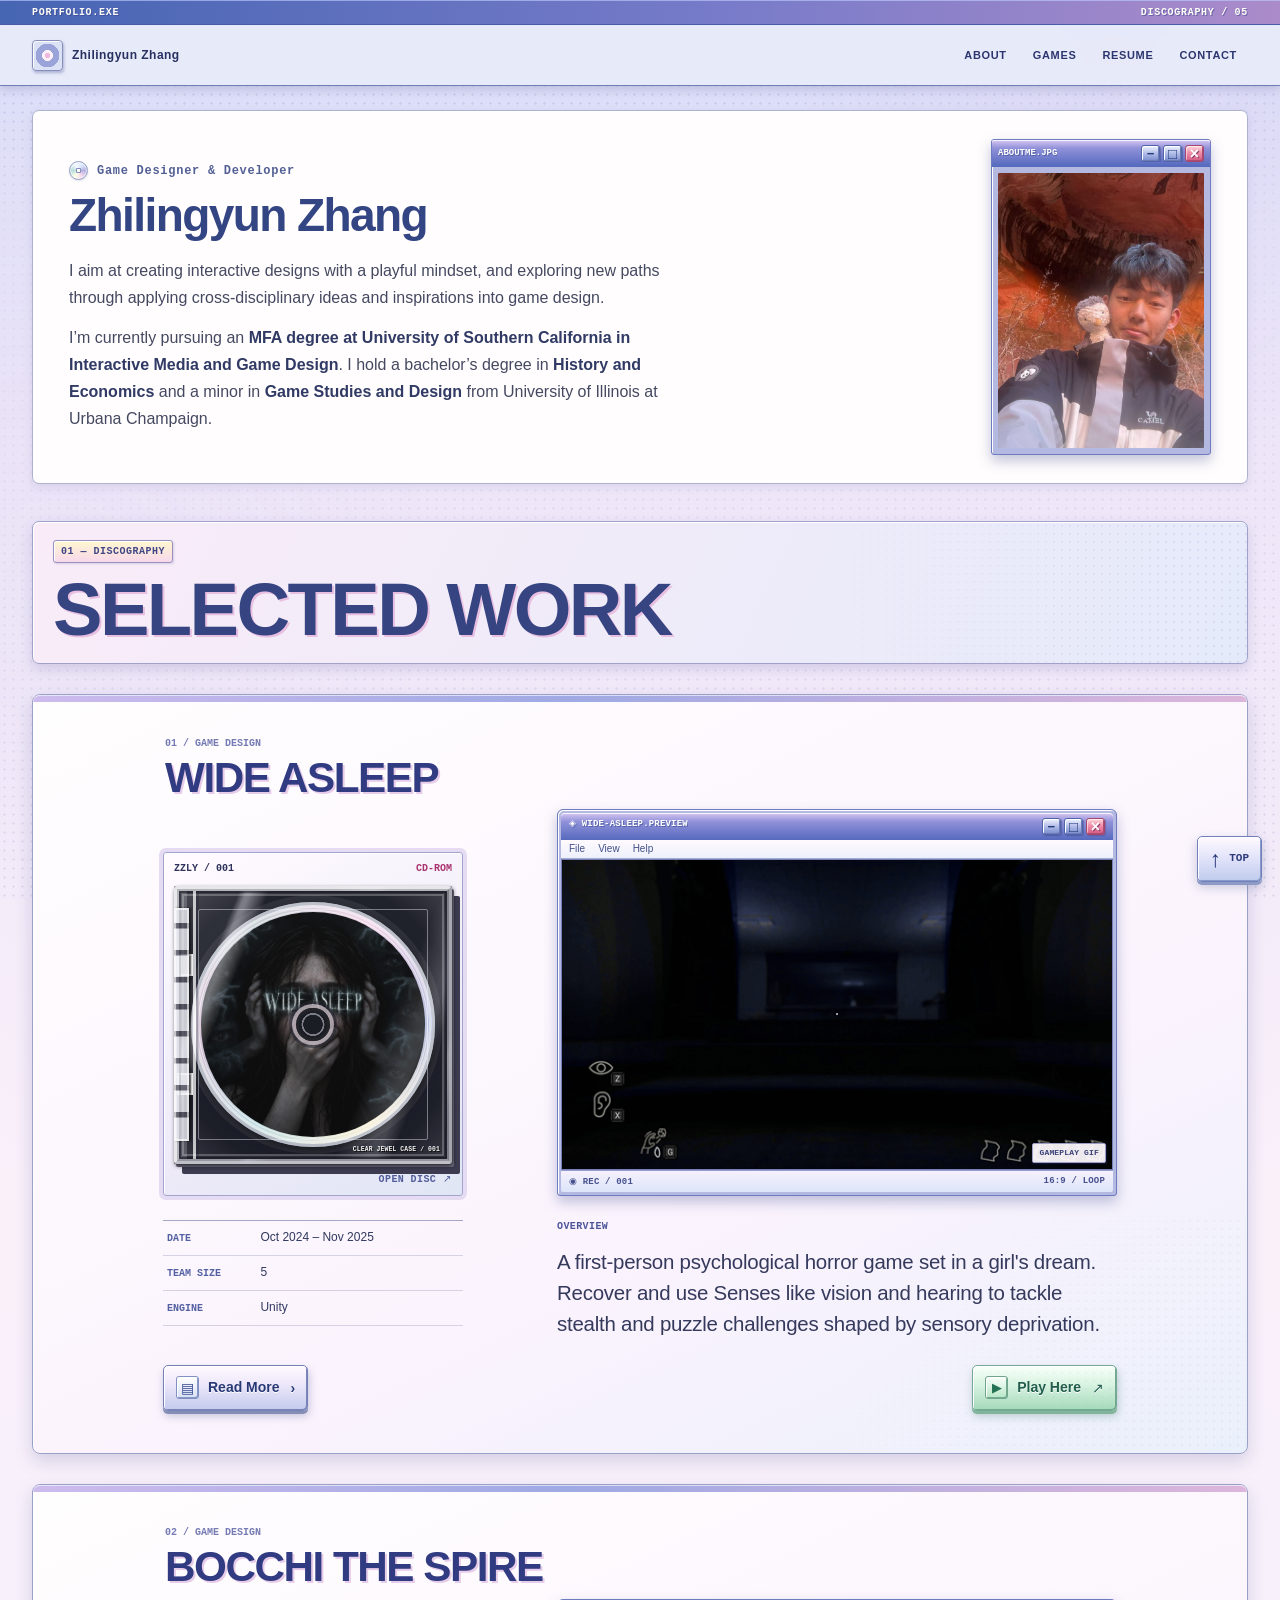
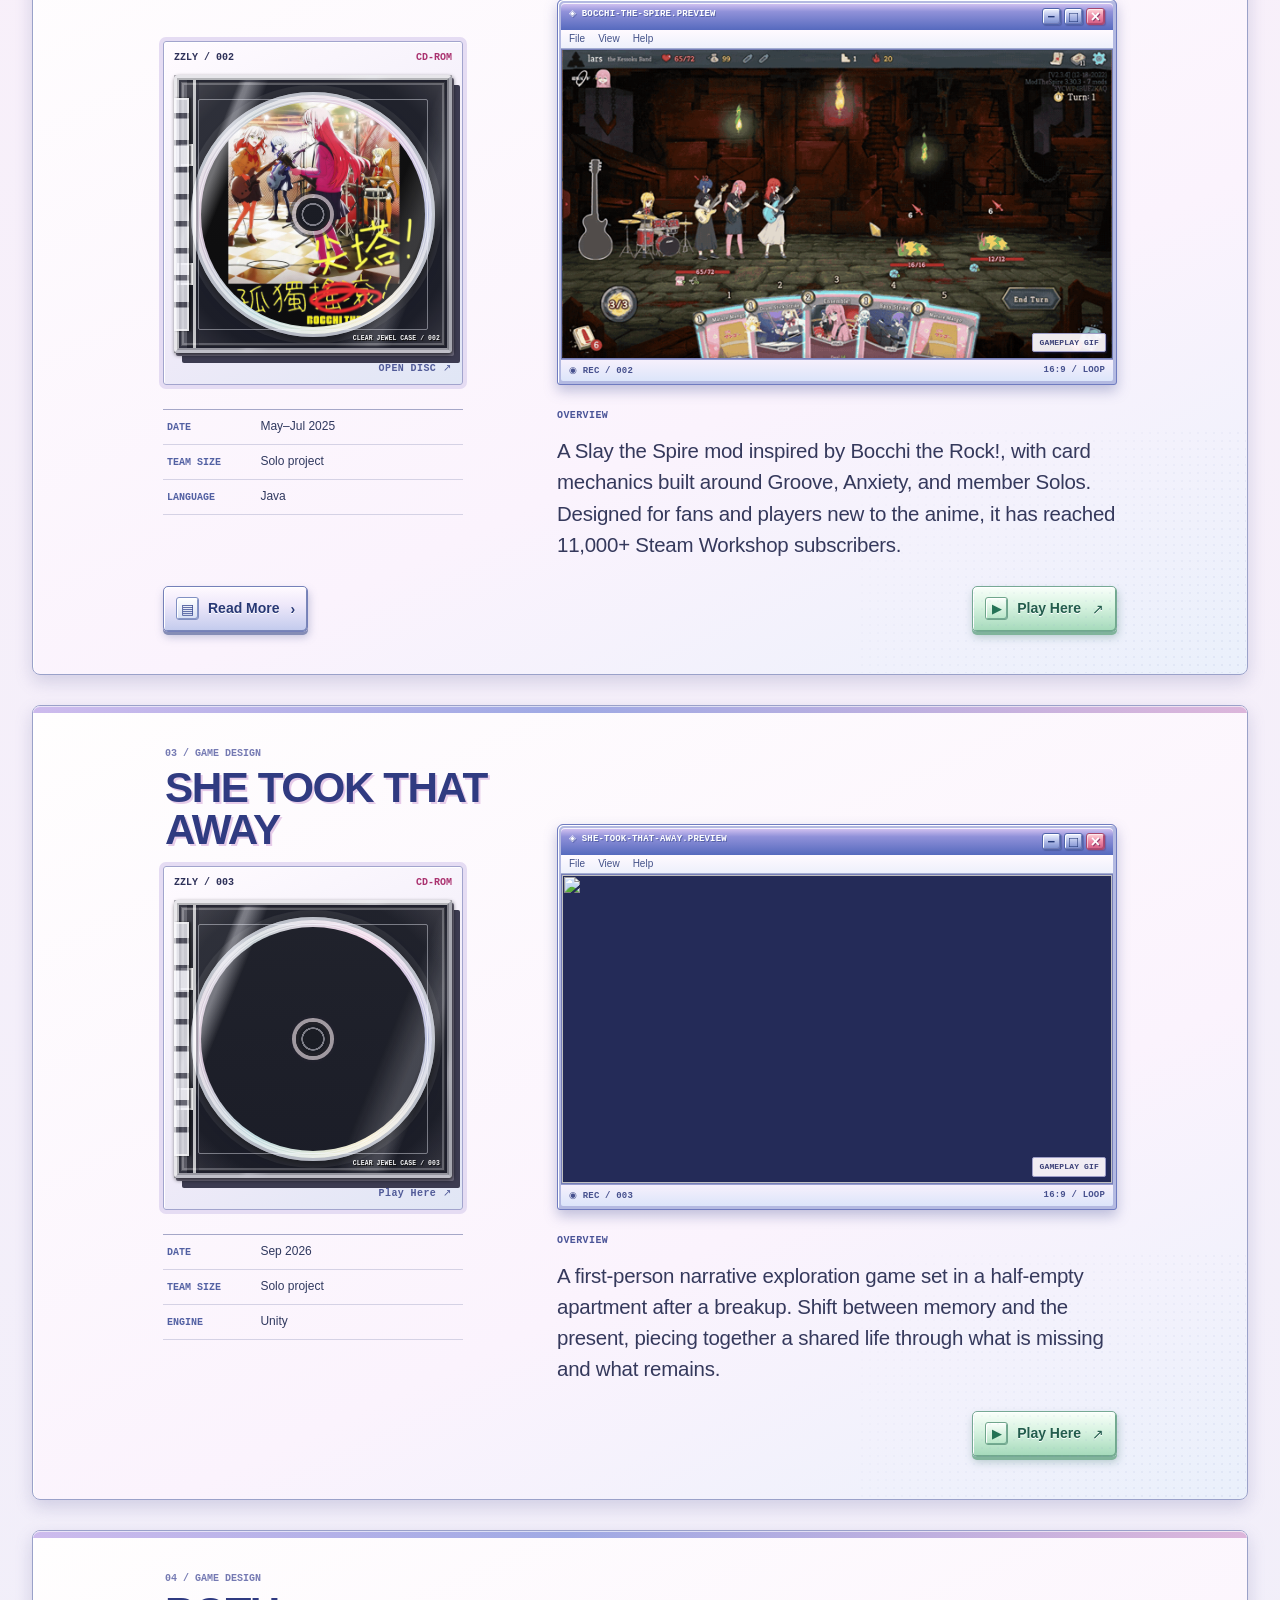
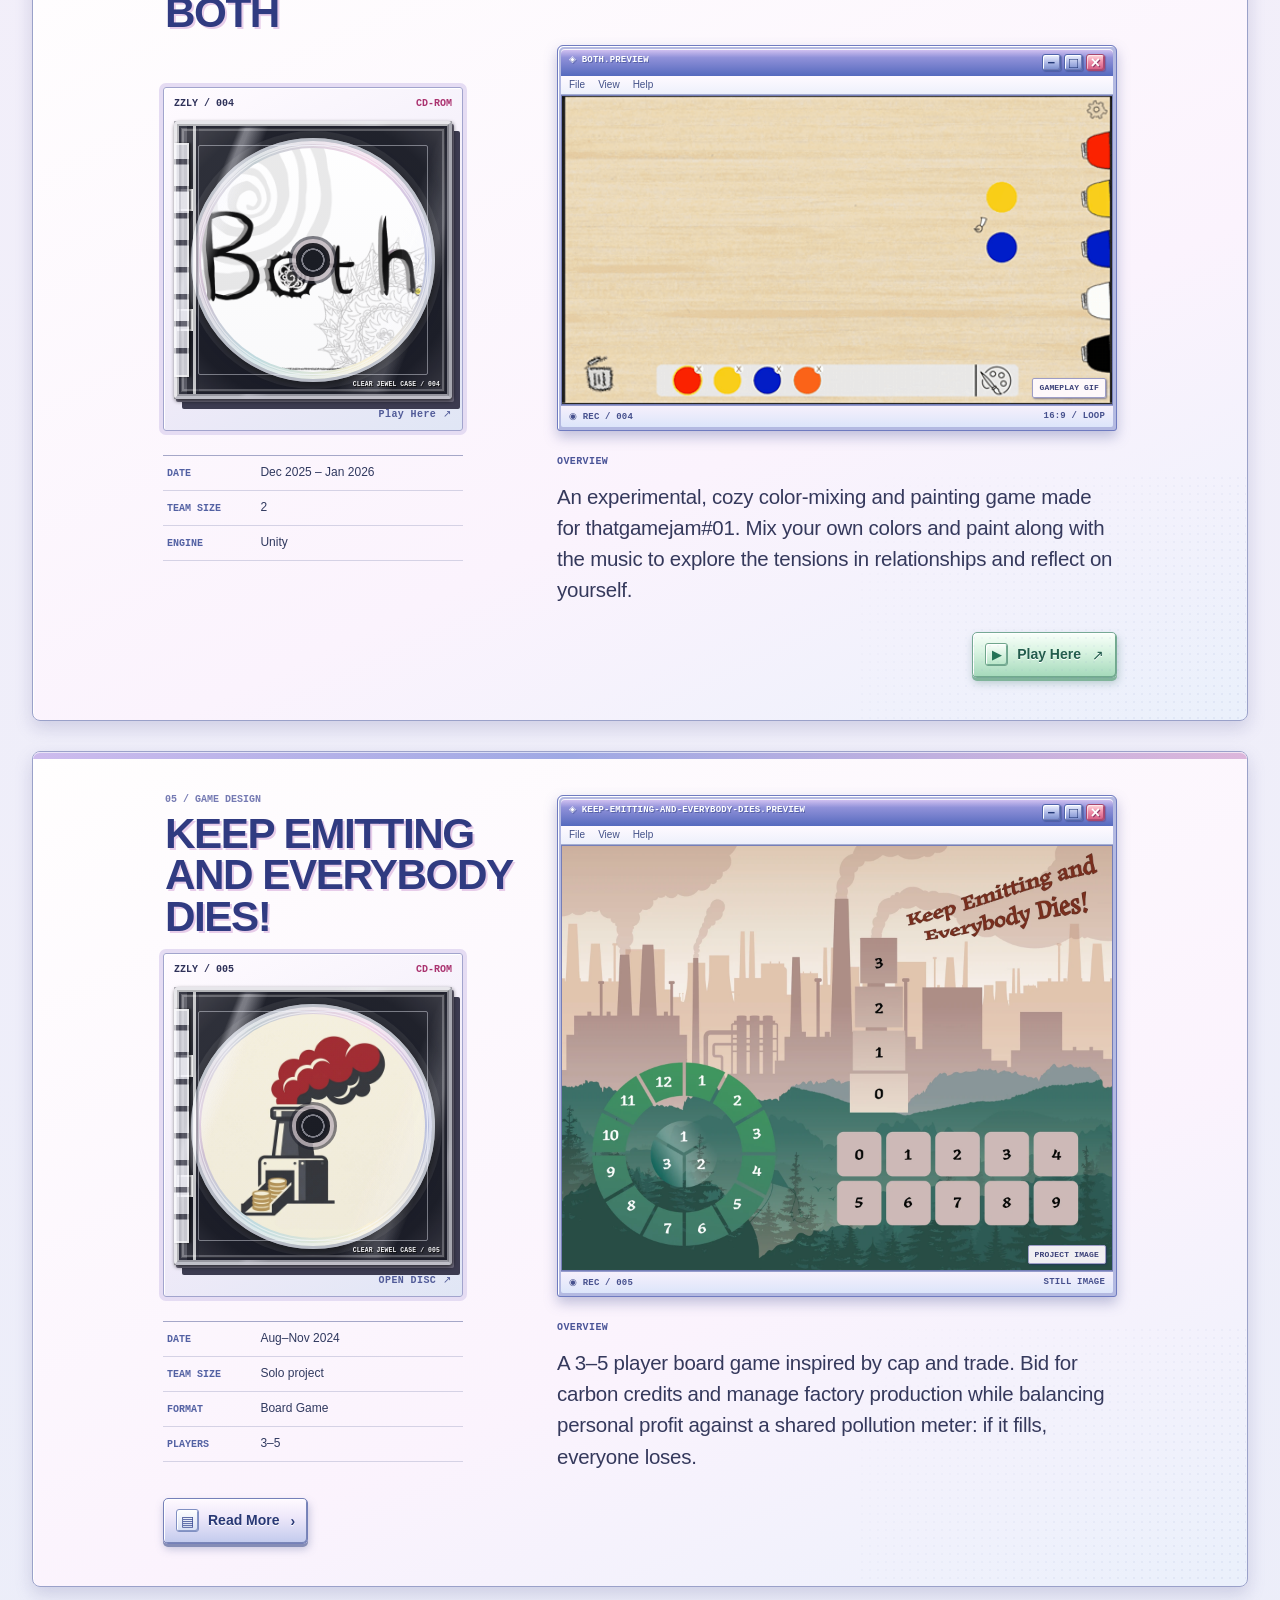
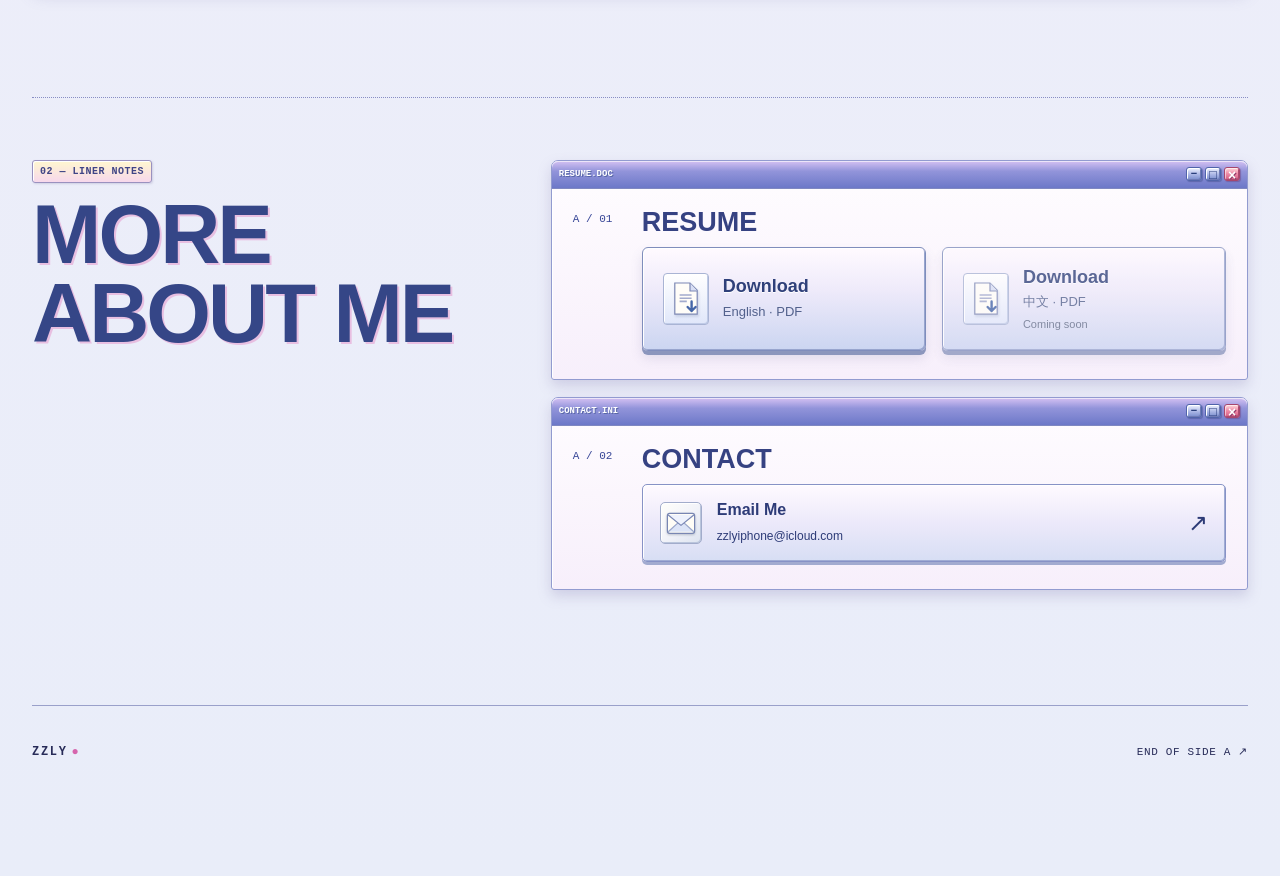
==== commit 2f31ee61: "Publish portfolio 3472fc5" ====
--- a/index.html
+++ b/index.html
@@ -1 +1 @@
-<!DOCTYPE html><html lang="en"><head><meta charset="UTF-8"><meta name="viewport" content="width=device-width, initial-scale=1"><meta name="description" content="Zhilingyun Zhang — Game designer and developer focused on level and gameplay design. MFA student at USC IMGD."><meta name="theme-color" content="#d6d9f4"><title>Zhilingyun Zhang — Game Designer</title><link rel="icon" type="image/svg+xml" href="/favicon.svg"><link rel="stylesheet" href="/_astro/HomePage.DlemY-sb.css"><link rel="stylesheet" href="/_astro/ProjectFacts.BNRwk08-.css"></head><body id="page-top"><a class="skip-link" href="#main">Skip to content</a><header class="site-header"><div class="header-system-bar"><div class="container system-bar-inner"><span>PORTFOLIO.EXE</span><span>DISCOGRAPHY / 05</span></div></div><div class="container header-inner"><a class="brand" href="/" aria-label="Zhilingyun Zhang — home"><span class="brand-symbol" aria-hidden="true">◎</span><span>Zhilingyun Zhang</span></a><nav class="main-nav" aria-label="Main navigation"><a href="/#about">About</a><a href="/#work">Games</a><a href="/#resume">Resume</a><a href="/#contact">Contact</a></nav><nav class="language-switch" aria-label="Language"><a class="language-option is-active" href="/" lang="en" hreflang="en" aria-label="English" aria-current="page">EN</a><span class="language-divider" aria-hidden="true">/</span><a class="language-option" href="/zh/" lang="zh" hreflang="zh" aria-label="中文">中文</a></nav></div></header><main id="main"><section class="profile-intro container" id="about" aria-labelledby="hero-title"><div class="profile-heading"><p class="profile-role"><span class="profile-disc" aria-hidden="true"></span><span>Game Designer &amp; Developer</span></p><h1 id="hero-title">Zhilingyun Zhang</h1></div><div class="profile-bio"><p>I aim at creating interactive designs with a playful mindset, and exploring new paths through applying cross-disciplinary ideas and inspirations into game design.</p><p>I’m currently pursuing an <strong>MFA degree at University of Southern California in Interactive Media and Game Design</strong>. I hold a bachelor’s degree in <strong>History and Economics</strong> and a minor in <strong>Game Studies and Design</strong> from University of Illinois at Urbana Champaign.</p></div><figure class="profile-portrait"><div class="profile-photo-bar" aria-hidden="true"><span>ABOUTME.JPG</span><span class="window-controls" aria-hidden="true"><span class="window-control window-control-min">−</span><span class="window-control window-control-max">□</span><span class="window-control window-control-close">×</span></span></div><img src="/images/about-me.jpg" alt="Zhilingyun Zhang outdoors with a small penguin plush on his shoulder." width="1279" height="1706" fetchpriority="high"></figure></section><section class="work-section container" id="work" aria-labelledby="work-title"><div class="section-heading"><div><p class="section-index">01 — DISCOGRAPHY</p><h2 id="work-title">Selected work</h2></div></div><div class="project-list"><article class="project-card theme-midnight project-card-featured"><div class="album-column"><div class="album-visual"><div class="album-heading"><span class="album-heading-index">01 / GAME DESIGN</span><h3><a class="project-title-link" data-eject-link href="/projects/wide-asleep/">Wide Asleep</a></h3></div><div class="album-side"><span class="album-catalogue">ZZLY / 001 <span>CD-ROM</span></span><a class="album-link" data-eject-link href="/projects/wide-asleep/" aria-label="View case study: Wide Asleep"><div class="jewel-case theme-midnight" aria-hidden="true"><div class="case-tray"><span class="tray-ring"></span><div class="disc"><div class="disc-art disc-art-has-cover"><img class="disc-cover-image" src="/covers/wide-asleep.webp" alt="" width="1024" height="1024" loading="lazy" decoding="async"></div><span class="disc-hole"></span></div><span class="tray-notch tray-notch-a"></span><span class="tray-notch tray-notch-b"></span></div><div class="case-lid"><span class="lid-ridge"></span><span class="lid-reflection"></span><span class="lid-label">CLEAR JEWEL CASE / 001</span></div><span class="case-hinge"></span><span class="album-sticker album-sticker-a">PRESS PLAY<br>TO EXPLORE</span><span class="album-sticker album-sticker-b">SIDE A / 001</span></div></a><span class="album-instruction">OPEN DISC ↗</span></div></div><div class="album-facts"><dl class="project-facts project-facts-card" aria-label="Project details" data-astro-cid-mxtwmnon><div data-astro-cid-mxtwmnon><dt data-astro-cid-mxtwmnon>DATE</dt><dd data-astro-cid-mxtwmnon>Oct 2024 – Nov 2025</dd></div><div data-astro-cid-mxtwmnon><dt data-astro-cid-mxtwmnon>TEAM SIZE</dt><dd data-astro-cid-mxtwmnon>5</dd></div><div data-astro-cid-mxtwmnon><dt data-astro-cid-mxtwmnon>ENGINE</dt><dd data-astro-cid-mxtwmnon>Unity</dd></div></dl></div></div><div class="project-card-content"><div class="preview-case theme-midnight" aria-hidden="true"><div class="preview-titlebar"><span>◈ WIDE-ASLEEP.PREVIEW</span><span class="window-controls" aria-hidden="true"><span class="window-control window-control-min">−</span><span class="window-control window-control-max">□</span><span class="window-control window-control-close">×</span></span></div><div class="preview-menubar" aria-hidden="true"><span>File</span><span>View</span><span>Help</span></div><div class="preview-window"><picture class="preview-picture"><source media="(prefers-reduced-motion: reduce)" srcset="/previews/wide-asleep-still.jpg"><img src="/previews/wide-asleep.gif" alt="" width="960" height="540" loading="lazy" decoding="async"></picture><span class="preview-media-label">GAMEPLAY GIF</span></div><div class="preview-status"><span>◉ REC / 001</span><span>16:9 / LOOP</span></div></div><div class="project-card-meta"><span class="project-overview-label">Overview</span><p>A first-person psychological horror game set in a girl&#39;s dream. Recover and use Senses like vision and hearing to tackle stealth and puzzle challenges shaped by sensory deprivation.</p></div></div><div class="project-card-actions"><a class="case-action" data-eject-link href="/projects/wide-asleep/" aria-label="Read More: Wide Asleep"><span class="action-icon action-icon-read" aria-hidden="true">▤</span><span>Read More</span><span class="action-tail" aria-hidden="true">›</span></a><a class="play-action" href="https://drive.google.com/file/d/1WRaQo7KAQ1bxZdA0faS6riEHlHydYdph/view" target="_blank" rel="noopener noreferrer" aria-label="Play Here: Wide Asleep (opens in a new tab)"><span class="action-icon action-icon-play" aria-hidden="true">▶</span><span>Play Here</span><span class="action-tail" aria-hidden="true">↗</span></a></div></article><article class="project-card theme-cobalt "><div class="album-column"><div class="album-visual"><div class="album-heading"><span class="album-heading-index">02 / GAME DESIGN</span><h3><a class="project-title-link" data-eject-link href="/projects/bocchi-the-spire/">Bocchi the Spire</a></h3></div><div class="album-side"><span class="album-catalogue">ZZLY / 002 <span>CD-ROM</span></span><a class="album-link" data-eject-link href="/projects/bocchi-the-spire/" aria-label="View case study: Bocchi the Spire"><div class="jewel-case theme-cobalt" aria-hidden="true"><div class="case-tray"><span class="tray-ring"></span><div class="disc"><div class="disc-art disc-art-has-cover"><img class="disc-cover-image" src="/covers/bocchi-the-spire.webp" alt="" width="1024" height="1024" loading="lazy" decoding="async"></div><span class="disc-hole"></span></div><span class="tray-notch tray-notch-a"></span><span class="tray-notch tray-notch-b"></span></div><div class="case-lid"><span class="lid-ridge"></span><span class="lid-reflection"></span><span class="lid-label">CLEAR JEWEL CASE / 002</span></div><span class="case-hinge"></span><span class="album-sticker album-sticker-a">PRESS PLAY<br>TO EXPLORE</span><span class="album-sticker album-sticker-b">SIDE A / 002</span></div></a><span class="album-instruction">OPEN DISC ↗</span></div></div><div class="album-facts"><dl class="project-facts project-facts-card" aria-label="Project details" data-astro-cid-mxtwmnon><div data-astro-cid-mxtwmnon><dt data-astro-cid-mxtwmnon>DATE</dt><dd data-astro-cid-mxtwmnon>May–Jul 2025</dd></div><div data-astro-cid-mxtwmnon><dt data-astro-cid-mxtwmnon>TEAM SIZE</dt><dd data-astro-cid-mxtwmnon>Solo project</dd></div><div data-astro-cid-mxtwmnon><dt data-astro-cid-mxtwmnon>LANGUAGE</dt><dd data-astro-cid-mxtwmnon>Java</dd></div></dl></div></div><div class="project-card-content"><div class="preview-case theme-cobalt" aria-hidden="true"><div class="preview-titlebar"><span>◈ BOCCHI-THE-SPIRE.PREVIEW</span><span class="window-controls" aria-hidden="true"><span class="window-control window-control-min">−</span><span class="window-control window-control-max">□</span><span class="window-control window-control-close">×</span></span></div><div class="preview-menubar" aria-hidden="true"><span>File</span><span>View</span><span>Help</span></div><div class="preview-window"><picture class="preview-picture"><source media="(prefers-reduced-motion: reduce)" srcset="/previews/bocchi-the-spire-still.jpg"><img src="/previews/bocchi-the-spire.gif" alt="" width="960" height="540" loading="lazy" decoding="async"></picture><span class="preview-media-label">GAMEPLAY GIF</span></div><div class="preview-status"><span>◉ REC / 002</span><span>16:9 / LOOP</span></div></div><div class="project-card-meta"><span class="project-overview-label">Overview</span><p>A Slay the Spire mod inspired by Bocchi the Rock!, with card mechanics built around Groove, Anxiety, and member Solos. Designed for fans and players new to the anime, it has reached 10,000+ Steam Workshop subscribers.</p></div></div><div class="project-card-actions"><a class="case-action" data-eject-link href="/projects/bocchi-the-spire/" aria-label="Read More: Bocchi the Spire"><span class="action-icon action-icon-read" aria-hidden="true">▤</span><span>Read More</span><span class="action-tail" aria-hidden="true">›</span></a><a class="play-action" href="https://steamcommunity.com/sharedfiles/filedetails/?id=3529319023" target="_blank" rel="noopener noreferrer" aria-label="Play Here: Bocchi the Spire (opens in a new tab)"><span class="action-icon action-icon-play" aria-hidden="true">▶</span><span>Play Here</span><span class="action-tail" aria-hidden="true">↗</span></a></div></article><article class="project-card theme-violet "><div class="album-column"><div class="album-visual"><div class="album-heading"><span class="album-heading-index">03 / GAME DESIGN</span><h3><a class="project-title-link" target="_blank" rel="noopener noreferrer" href="https://zzly.itch.io/she-took-that-away">She Took That Away</a></h3></div><div class="album-side"><span class="album-catalogue">ZZLY / 003 <span>CD-ROM</span></span><a class="album-link" target="_blank" rel="noopener noreferrer" href="https://zzly.itch.io/she-took-that-away" aria-label="Play Here: She Took That Away (opens in a new tab)"><div class="jewel-case theme-violet" aria-hidden="true"><div class="case-tray"><span class="tray-ring"></span><div class="disc"><div class="disc-art disc-art-has-cover"><img class="disc-cover-image" src="/covers/she-took-that-away.webp" alt="" width="1024" height="1024" loading="lazy" decoding="async"></div><span class="disc-hole"></span></div><span class="tray-notch tray-notch-a"></span><span class="tray-notch tray-notch-b"></span></div><div class="case-lid"><span class="lid-ridge"></span><span class="lid-reflection"></span><span class="lid-label">CLEAR JEWEL CASE / 003</span></div><span class="case-hinge"></span><span class="album-sticker album-sticker-a">PRESS PLAY<br>TO EXPLORE</span><span class="album-sticker album-sticker-b">SIDE A / 003</span></div></a><span class="album-instruction">Play Here ↗</span></div></div><div class="album-facts"><dl class="project-facts project-facts-card" aria-label="Project details" data-astro-cid-mxtwmnon><div data-astro-cid-mxtwmnon><dt data-astro-cid-mxtwmnon>DATE</dt><dd data-astro-cid-mxtwmnon>Sep 2026</dd></div><div data-astro-cid-mxtwmnon><dt data-astro-cid-mxtwmnon>TEAM SIZE</dt><dd data-astro-cid-mxtwmnon>Solo project</dd></div><div data-astro-cid-mxtwmnon><dt data-astro-cid-mxtwmnon>ENGINE</dt><dd data-astro-cid-mxtwmnon>Unity</dd></div></dl></div></div><div class="project-card-content"><div class="preview-case theme-violet" aria-hidden="true"><div class="preview-titlebar"><span>◈ SHE-TOOK-THAT-AWAY.PREVIEW</span><span class="window-controls" aria-hidden="true"><span class="window-control window-control-min">−</span><span class="window-control window-control-max">□</span><span class="window-control window-control-close">×</span></span></div><div class="preview-menubar" aria-hidden="true"><span>File</span><span>View</span><span>Help</span></div><div class="preview-window"><picture class="preview-picture"><source media="(prefers-reduced-motion: reduce)" srcset="/previews/she-took-that-away-still.jpg"><img src="/previews/she-took-that-away.gif" alt="" width="960" height="540" loading="lazy" decoding="async"></picture><span class="preview-media-label">GAMEPLAY GIF</span></div><div class="preview-status"><span>◉ REC / 003</span><span>16:9 / LOOP</span></div></div><div class="project-card-meta"><span class="project-overview-label">Overview</span><p>A first-person narrative exploration game set in a half-empty apartment after a breakup. Shift between memory and the present, piecing together a shared life through what is missing and what remains.</p></div></div><div class="project-card-actions"><a class="play-action" href="https://zzly.itch.io/she-took-that-away" target="_blank" rel="noopener noreferrer" aria-label="Play Here: She Took That Away (opens in a new tab)"><span class="action-icon action-icon-play" aria-hidden="true">▶</span><span>Play Here</span><span class="action-tail" aria-hidden="true">↗</span></a></div></article><article class="project-card theme-coral "><div class="album-column"><div class="album-visual"><div class="album-heading"><span class="album-heading-index">04 / GAME DESIGN</span><h3><a class="project-title-link" target="_blank" rel="noopener noreferrer" href="https://zzly.itch.io/both">BOTH</a></h3></div><div class="album-side"><span class="album-catalogue">ZZLY / 004 <span>CD-ROM</span></span><a class="album-link" target="_blank" rel="noopener noreferrer" href="https://zzly.itch.io/both" aria-label="Play Here: BOTH (opens in a new tab)"><div class="jewel-case theme-coral" aria-hidden="true"><div class="case-tray"><span class="tray-ring"></span><div class="disc"><div class="disc-art disc-art-has-cover"><img class="disc-cover-image" src="/covers/both.png" alt="" width="1024" height="1024" loading="lazy" decoding="async"></div><span class="disc-hole"></span></div><span class="tray-notch tray-notch-a"></span><span class="tray-notch tray-notch-b"></span></div><div class="case-lid"><span class="lid-ridge"></span><span class="lid-reflection"></span><span class="lid-label">CLEAR JEWEL CASE / 004</span></div><span class="case-hinge"></span><span class="album-sticker album-sticker-a">PRESS PLAY<br>TO EXPLORE</span><span class="album-sticker album-sticker-b">SIDE A / 004</span></div></a><span class="album-instruction">Play Here ↗</span></div></div><div class="album-facts"><dl class="project-facts project-facts-card" aria-label="Project details" data-astro-cid-mxtwmnon><div data-astro-cid-mxtwmnon><dt data-astro-cid-mxtwmnon>DATE</dt><dd data-astro-cid-mxtwmnon>Dec 2025 – Jan 2026</dd></div><div data-astro-cid-mxtwmnon><dt data-astro-cid-mxtwmnon>TEAM SIZE</dt><dd data-astro-cid-mxtwmnon>2</dd></div><div data-astro-cid-mxtwmnon><dt data-astro-cid-mxtwmnon>ENGINE</dt><dd data-astro-cid-mxtwmnon>Unity</dd></div></dl></div></div><div class="project-card-content"><div class="preview-case theme-coral" aria-hidden="true"><div class="preview-titlebar"><span>◈ BOTH.PREVIEW</span><span class="window-controls" aria-hidden="true"><span class="window-control window-control-min">−</span><span class="window-control window-control-max">□</span><span class="window-control window-control-close">×</span></span></div><div class="preview-menubar" aria-hidden="true"><span>File</span><span>View</span><span>Help</span></div><div class="preview-window"><picture class="preview-picture"><source media="(prefers-reduced-motion: reduce)" srcset="/previews/both-still.jpg"><img src="/previews/both.gif" alt="" width="960" height="540" loading="lazy" decoding="async"></picture><span class="preview-media-label">GAMEPLAY GIF</span></div><div class="preview-status"><span>◉ REC / 004</span><span>16:9 / LOOP</span></div></div><div class="project-card-meta"><span class="project-overview-label">Overview</span><p>An experimental, cozy color-mixing and painting game made for thatgamejam#01. Mix your own colors and paint along with the music to explore the tensions in relationships and reflect on yourself.</p></div></div><div class="project-card-actions"><a class="play-action" href="https://zzly.itch.io/both" target="_blank" rel="noopener noreferrer" aria-label="Play Here: BOTH (opens in a new tab)"><span class="action-icon action-icon-play" aria-hidden="true">▶</span><span>Play Here</span><span class="action-tail" aria-hidden="true">↗</span></a></div></article><article class="project-card theme-mint "><div class="album-column"><div class="album-visual"><div class="album-heading"><span class="album-heading-index">05 / GAME DESIGN</span><h3><a class="project-title-link" data-eject-link href="/projects/keep-emitting-and-everybody-dies/">Keep Emitting and EVERYBODY Dies!</a></h3></div><div class="album-side"><span class="album-catalogue">ZZLY / 005 <span>CD-ROM</span></span><a class="album-link" data-eject-link href="/projects/keep-emitting-and-everybody-dies/" aria-label="View case study: Keep Emitting and EVERYBODY Dies!"><div class="jewel-case theme-mint" aria-hidden="true"><div class="case-tray"><span class="tray-ring"></span><div class="disc"><div class="disc-art disc-art-has-cover"><img class="disc-cover-image" src="/covers/keed.webp" alt="" width="1024" height="1024" loading="lazy" decoding="async"></div><span class="disc-hole"></span></div><span class="tray-notch tray-notch-a"></span><span class="tray-notch tray-notch-b"></span></div><div class="case-lid"><span class="lid-ridge"></span><span class="lid-reflection"></span><span class="lid-label">CLEAR JEWEL CASE / 005</span></div><span class="case-hinge"></span><span class="album-sticker album-sticker-a">PRESS PLAY<br>TO EXPLORE</span><span class="album-sticker album-sticker-b">SIDE A / 005</span></div></a><span class="album-instruction">OPEN DISC ↗</span></div></div><div class="album-facts"><dl class="project-facts project-facts-card" aria-label="Project details" data-astro-cid-mxtwmnon><div data-astro-cid-mxtwmnon><dt data-astro-cid-mxtwmnon>DATE</dt><dd data-astro-cid-mxtwmnon>Aug–Nov 2024</dd></div><div data-astro-cid-mxtwmnon><dt data-astro-cid-mxtwmnon>TEAM SIZE</dt><dd data-astro-cid-mxtwmnon>Solo project</dd></div><div data-astro-cid-mxtwmnon><dt data-astro-cid-mxtwmnon>FORMAT</dt><dd data-astro-cid-mxtwmnon>Board Game</dd></div><div data-astro-cid-mxtwmnon><dt data-astro-cid-mxtwmnon>PLAYERS</dt><dd data-astro-cid-mxtwmnon>3–5</dd></div></dl></div></div><div class="project-card-content"><div class="preview-case theme-mint" aria-hidden="true"><div class="preview-titlebar"><span>◈ KEEP-EMITTING-AND-EVERYBODY-DIES.PREVIEW</span><span class="window-controls" aria-hidden="true"><span class="window-control window-control-min">−</span><span class="window-control window-control-max">□</span><span class="window-control window-control-close">×</span></span></div><div class="preview-menubar" aria-hidden="true"><span>File</span><span>View</span><span>Help</span></div><div class="preview-window" style="aspect-ratio:1650 / 1275"><img class="preview-poster" src="/media/keed/game-board.webp" alt="" width="1650" height="1275" loading="lazy" decoding="async"><span class="preview-media-label">PROJECT IMAGE</span></div><div class="preview-status"><span>◉ REC / 005</span><span>STILL IMAGE</span></div></div><div class="project-card-meta"><span class="project-overview-label">Overview</span><p>A 3–5 player board game inspired by cap and trade. Bid for carbon credits and manage factory production while balancing personal profit against a shared pollution meter: if it fills, everyone loses.</p></div></div><div class="project-card-actions"><a class="case-action" data-eject-link href="/projects/keep-emitting-and-everybody-dies/" aria-label="Read More: Keep Emitting and EVERYBODY Dies!"><span class="action-icon action-icon-read" aria-hidden="true">▤</span><span>Read More</span><span class="action-tail" aria-hidden="true">›</span></a></div></article></div></section><section class="info-section container" aria-label="Resume and contact"><div class="info-intro"><p class="section-index">02 — LINER NOTES</p><h2>MORE ABOUT ME</h2></div><div class="info-panels"><article id="resume" class="info-panel"><div class="info-panel-window-bar" aria-hidden="true"><span>RESUME.DOC</span><span class="window-controls" aria-hidden="true"><span class="window-control window-control-min">−</span><span class="window-control window-control-max">□</span><span class="window-control window-control-close">×</span></span></div><span class="panel-number">A / 01</span><div><h3>Resume</h3><div class="resume-downloads" data-astro-cid-pzrhnwwb><a class="resume-download" href="/resume/CV_ZhilingyunZhang.pdf" download="Zhilingyun-Zhang-Resume-EN.pdf" aria-label="Download — English" data-astro-cid-pzrhnwwb="true"><span class="resume-download-icon" aria-hidden="true" data-astro-cid-pzrhnwwb><svg viewBox="0 0 40 44" fill="none" data-astro-cid-pzrhnwwb><path d="M6 2h19l9 9v30H6z" fill="#fffdf8" stroke="#7c88b4" stroke-width="1.5" data-astro-cid-pzrhnwwb></path><path d="M25 2v10h9" fill="#d8dff5" stroke="#7c88b4" stroke-width="1.5" data-astro-cid-pzrhnwwb></path><path d="M12 17h15M12 21h15M12 25h9" stroke="#a3abcd" stroke-width="2" data-astro-cid-pzrhnwwb></path><path d="M27 25v12m-5-5 5 5 5-5" stroke="#4566a8" stroke-width="3" stroke-linecap="round" stroke-linejoin="round" data-astro-cid-pzrhnwwb></path></svg></span><span class="resume-download-copy" data-astro-cid-pzrhnwwb><strong data-astro-cid-pzrhnwwb>Download</strong><span data-astro-cid-pzrhnwwb><span lang="en" data-astro-cid-pzrhnwwb>English</span> · PDF</span></span></a><button class="resume-download" type="button" disabled title="Coming soon" aria-label="Download — 中文 (Coming soon)" data-astro-cid-pzrhnwwb="true"><span class="resume-download-icon" aria-hidden="true" data-astro-cid-pzrhnwwb><svg viewBox="0 0 40 44" fill="none" data-astro-cid-pzrhnwwb><path d="M6 2h19l9 9v30H6z" fill="#fffdf8" stroke="#7c88b4" stroke-width="1.5" data-astro-cid-pzrhnwwb></path><path d="M25 2v10h9" fill="#d8dff5" stroke="#7c88b4" stroke-width="1.5" data-astro-cid-pzrhnwwb></path><path d="M12 17h15M12 21h15M12 25h9" stroke="#a3abcd" stroke-width="2" data-astro-cid-pzrhnwwb></path><path d="M27 25v12m-5-5 5 5 5-5" stroke="#4566a8" stroke-width="3" stroke-linecap="round" stroke-linejoin="round" data-astro-cid-pzrhnwwb></path></svg></span><span class="resume-download-copy" data-astro-cid-pzrhnwwb><strong data-astro-cid-pzrhnwwb>Download</strong><span data-astro-cid-pzrhnwwb><span lang="zh" data-astro-cid-pzrhnwwb>中文</span> · PDF</span><small data-astro-cid-pzrhnwwb>Coming soon</small></span></button></div></div></article><article id="contact" class="info-panel"><div class="info-panel-window-bar" aria-hidden="true"><span>CONTACT.INI</span><span class="window-controls" aria-hidden="true"><span class="window-control window-control-min">−</span><span class="window-control window-control-max">□</span><span class="window-control window-control-close">×</span></span></div><span class="panel-number">A / 02</span><div><h3>Contact</h3><a class="external-link contact-email" href="mailto:zzlyiphone@icloud.com" aria-label="Email Me: zzlyiphone@icloud.com (Opens your email app)" data-astro-cid-vlqzbgfz><span class="external-link-icon" aria-hidden="true" data-astro-cid-vlqzbgfz><svg viewBox="0 0 40 40" fill="none" data-astro-cid-vlqzbgfz><rect x="3" y="8" width="34" height="25" rx="3" fill="#fffdf6" stroke="#7886b3" stroke-width="1.5" data-astro-cid-vlqzbgfz></rect><path d="m4 31 12-11h8l12 11" fill="#dce4f7" stroke="#9ba8cb" stroke-width="1.5" data-astro-cid-vlqzbgfz></path><path d="m4 10 16 13 16-13" fill="#eef2fd" stroke="#7886b3" stroke-width="1.5" stroke-linejoin="round" data-astro-cid-vlqzbgfz></path></svg></span><span class="external-link-copy" data-astro-cid-vlqzbgfz><strong data-astro-cid-vlqzbgfz>Email Me</strong><small data-astro-cid-vlqzbgfz>zzlyiphone@icloud.com</small></span><span class="external-link-arrow" aria-hidden="true" data-astro-cid-vlqzbgfz>↗</span></a></div></article></div></section></main><footer class="site-footer container"><span class="footer-mark">ZZLY<span class="footer-dot">●</span></span><a href="/">END OF SIDE A <span aria-hidden="true">↗</span></a></footer><a class="back-to-top" href="#page-top" aria-label="Back to top" title="Back to top"><span class="back-to-top-icon" aria-hidden="true">↑</span><span>TOP</span></a></body></html><script type="module">var e=window.matchMedia(`(prefers-reduced-motion: reduce)`),t=document.querySelectorAll(`[data-eject-link]`),n=!1;for(let r of t)r.addEventListener(`click`,t=>{if(n||t.defaultPrevented||t.button!==0||t.metaKey||t.ctrlKey||t.shiftKey||t.altKey||e.matches)return;let i=r.closest(`.project-card`);i&&(t.preventDefault(),n=!0,i.classList.add(`is-ejecting`),window.setTimeout(()=>{window.location.assign(r.href)},430))});window.addEventListener(`pageshow`,()=>{n=!1,document.querySelectorAll(`.project-card.is-ejecting`).forEach(e=>e.classList.remove(`is-ejecting`))});</script>+<!DOCTYPE html><html lang="en"><head><meta charset="UTF-8"><meta name="viewport" content="width=device-width, initial-scale=1"><meta name="description" content="Zhilingyun Zhang — Game designer and developer focused on level and gameplay design. MFA student at USC IMGD."><meta name="theme-color" content="#d6d9f4"><title>Zhilingyun Zhang — Game Designer</title><link rel="icon" type="image/svg+xml" href="/favicon.svg"><link rel="stylesheet" href="/_astro/HomePage.DlemY-sb.css"><link rel="stylesheet" href="/_astro/ProjectFacts.BNRwk08-.css"></head><body id="page-top"><a class="skip-link" href="#main">Skip to content</a><header class="site-header"><div class="header-system-bar"><div class="container system-bar-inner"><span>PORTFOLIO.EXE</span><span>DISCOGRAPHY / 05</span></div></div><div class="container header-inner"><a class="brand" href="/" aria-label="Zhilingyun Zhang — home"><span class="brand-symbol" aria-hidden="true">◎</span><span>Zhilingyun Zhang</span></a><nav class="main-nav" aria-label="Main navigation"><a href="/#about">About</a><a href="/#work">Games</a><a href="/#resume">Resume</a><a href="/#contact">Contact</a></nav></div></header><main id="main"><section class="profile-intro container" id="about" aria-labelledby="hero-title"><div class="profile-heading"><p class="profile-role"><span class="profile-disc" aria-hidden="true"></span><span>Game Designer &amp; Developer</span></p><h1 id="hero-title">Zhilingyun Zhang</h1></div><div class="profile-bio"><p>I aim at creating interactive designs with a playful mindset, and exploring new paths through applying cross-disciplinary ideas and inspirations into game design.</p><p>I’m currently pursuing an <strong>MFA degree at University of Southern California in Interactive Media and Game Design</strong>. I hold a bachelor’s degree in <strong>History and Economics</strong> and a minor in <strong>Game Studies and Design</strong> from University of Illinois at Urbana Champaign.</p></div><figure class="profile-portrait"><div class="profile-photo-bar" aria-hidden="true"><span>ABOUTME.JPG</span><span class="window-controls" aria-hidden="true"><span class="window-control window-control-min">−</span><span class="window-control window-control-max">□</span><span class="window-control window-control-close">×</span></span></div><img src="/images/about-me.jpg" alt="Zhilingyun Zhang outdoors with a small penguin plush on his shoulder." width="1279" height="1706" fetchpriority="high"></figure></section><section class="work-section container" id="work" aria-labelledby="work-title"><div class="section-heading"><div><p class="section-index">01 — DISCOGRAPHY</p><h2 id="work-title">Selected work</h2></div></div><div class="project-list"><article class="project-card theme-midnight project-card-featured"><div class="album-column"><div class="album-visual"><div class="album-heading"><span class="album-heading-index">01 / GAME DESIGN</span><h3><a class="project-title-link" data-eject-link href="/projects/wide-asleep/">Wide Asleep</a></h3></div><div class="album-side"><span class="album-catalogue">ZZLY / 001 <span>CD-ROM</span></span><a class="album-link" data-eject-link href="/projects/wide-asleep/" aria-label="View case study: Wide Asleep"><div class="jewel-case theme-midnight" aria-hidden="true"><div class="case-tray"><span class="tray-ring"></span><div class="disc"><div class="disc-art disc-art-has-cover"><img class="disc-cover-image" src="/covers/wide-asleep.webp" alt="" width="1024" height="1024" loading="lazy" decoding="async"></div><span class="disc-hole"></span></div><span class="tray-notch tray-notch-a"></span><span class="tray-notch tray-notch-b"></span></div><div class="case-lid"><span class="lid-ridge"></span><span class="lid-reflection"></span><span class="lid-label">CLEAR JEWEL CASE / 001</span></div><span class="case-hinge"></span><span class="album-sticker album-sticker-a">PRESS PLAY<br>TO EXPLORE</span><span class="album-sticker album-sticker-b">SIDE A / 001</span></div></a><span class="album-instruction">OPEN DISC ↗</span></div></div><div class="album-facts"><dl class="project-facts project-facts-card" aria-label="Project details" data-astro-cid-mxtwmnon><div data-astro-cid-mxtwmnon><dt data-astro-cid-mxtwmnon>DATE</dt><dd data-astro-cid-mxtwmnon>Oct 2024 – Nov 2025</dd></div><div data-astro-cid-mxtwmnon><dt data-astro-cid-mxtwmnon>TEAM SIZE</dt><dd data-astro-cid-mxtwmnon>5</dd></div><div data-astro-cid-mxtwmnon><dt data-astro-cid-mxtwmnon>ENGINE</dt><dd data-astro-cid-mxtwmnon>Unity</dd></div></dl></div></div><div class="project-card-content"><div class="preview-case theme-midnight" aria-hidden="true"><div class="preview-titlebar"><span>◈ WIDE-ASLEEP.PREVIEW</span><span class="window-controls" aria-hidden="true"><span class="window-control window-control-min">−</span><span class="window-control window-control-max">□</span><span class="window-control window-control-close">×</span></span></div><div class="preview-menubar" aria-hidden="true"><span>File</span><span>View</span><span>Help</span></div><div class="preview-window"><picture class="preview-picture"><source media="(prefers-reduced-motion: reduce)" srcset="/previews/wide-asleep-still.jpg"><img src="/previews/wide-asleep.gif" alt="" width="960" height="540" loading="lazy" decoding="async"></picture><span class="preview-media-label">GAMEPLAY GIF</span></div><div class="preview-status"><span>◉ REC / 001</span><span>16:9 / LOOP</span></div></div><div class="project-card-meta"><span class="project-overview-label">Overview</span><p>A first-person psychological horror game set in a girl&#39;s dream. Recover and use Senses like vision and hearing to tackle stealth and puzzle challenges shaped by sensory deprivation.</p></div></div><div class="project-card-actions"><a class="case-action" data-eject-link href="/projects/wide-asleep/" aria-label="Read More: Wide Asleep"><span class="action-icon action-icon-read" aria-hidden="true">▤</span><span>Read More</span><span class="action-tail" aria-hidden="true">›</span></a><a class="play-action" href="https://drive.google.com/file/d/1WRaQo7KAQ1bxZdA0faS6riEHlHydYdph/view" target="_blank" rel="noopener noreferrer" aria-label="Play Here: Wide Asleep (opens in a new tab)"><span class="action-icon action-icon-play" aria-hidden="true">▶</span><span>Play Here</span><span class="action-tail" aria-hidden="true">↗</span></a></div></article><article class="project-card theme-cobalt "><div class="album-column"><div class="album-visual"><div class="album-heading"><span class="album-heading-index">02 / GAME DESIGN</span><h3><a class="project-title-link" data-eject-link href="/projects/bocchi-the-spire/">Bocchi the Spire</a></h3></div><div class="album-side"><span class="album-catalogue">ZZLY / 002 <span>CD-ROM</span></span><a class="album-link" data-eject-link href="/projects/bocchi-the-spire/" aria-label="View case study: Bocchi the Spire"><div class="jewel-case theme-cobalt" aria-hidden="true"><div class="case-tray"><span class="tray-ring"></span><div class="disc"><div class="disc-art disc-art-has-cover"><img class="disc-cover-image" src="/covers/bocchi-the-spire.webp" alt="" width="1024" height="1024" loading="lazy" decoding="async"></div><span class="disc-hole"></span></div><span class="tray-notch tray-notch-a"></span><span class="tray-notch tray-notch-b"></span></div><div class="case-lid"><span class="lid-ridge"></span><span class="lid-reflection"></span><span class="lid-label">CLEAR JEWEL CASE / 002</span></div><span class="case-hinge"></span><span class="album-sticker album-sticker-a">PRESS PLAY<br>TO EXPLORE</span><span class="album-sticker album-sticker-b">SIDE A / 002</span></div></a><span class="album-instruction">OPEN DISC ↗</span></div></div><div class="album-facts"><dl class="project-facts project-facts-card" aria-label="Project details" data-astro-cid-mxtwmnon><div data-astro-cid-mxtwmnon><dt data-astro-cid-mxtwmnon>DATE</dt><dd data-astro-cid-mxtwmnon>May–Jul 2025</dd></div><div data-astro-cid-mxtwmnon><dt data-astro-cid-mxtwmnon>TEAM SIZE</dt><dd data-astro-cid-mxtwmnon>Solo project</dd></div><div data-astro-cid-mxtwmnon><dt data-astro-cid-mxtwmnon>LANGUAGE</dt><dd data-astro-cid-mxtwmnon>Java</dd></div></dl></div></div><div class="project-card-content"><div class="preview-case theme-cobalt" aria-hidden="true"><div class="preview-titlebar"><span>◈ BOCCHI-THE-SPIRE.PREVIEW</span><span class="window-controls" aria-hidden="true"><span class="window-control window-control-min">−</span><span class="window-control window-control-max">□</span><span class="window-control window-control-close">×</span></span></div><div class="preview-menubar" aria-hidden="true"><span>File</span><span>View</span><span>Help</span></div><div class="preview-window"><picture class="preview-picture"><source media="(prefers-reduced-motion: reduce)" srcset="/previews/bocchi-the-spire-still.jpg"><img src="/previews/bocchi-the-spire.gif" alt="" width="960" height="540" loading="lazy" decoding="async"></picture><span class="preview-media-label">GAMEPLAY GIF</span></div><div class="preview-status"><span>◉ REC / 002</span><span>16:9 / LOOP</span></div></div><div class="project-card-meta"><span class="project-overview-label">Overview</span><p>A Slay the Spire mod inspired by Bocchi the Rock!, with card mechanics built around Groove, Anxiety, and member Solos. Designed for fans and players new to the anime, it has reached 11,000+ Steam Workshop subscribers.</p></div></div><div class="project-card-actions"><a class="case-action" data-eject-link href="/projects/bocchi-the-spire/" aria-label="Read More: Bocchi the Spire"><span class="action-icon action-icon-read" aria-hidden="true">▤</span><span>Read More</span><span class="action-tail" aria-hidden="true">›</span></a><a class="play-action" href="https://steamcommunity.com/sharedfiles/filedetails/?id=3529319023" target="_blank" rel="noopener noreferrer" aria-label="Play Here: Bocchi the Spire (opens in a new tab)"><span class="action-icon action-icon-play" aria-hidden="true">▶</span><span>Play Here</span><span class="action-tail" aria-hidden="true">↗</span></a></div></article><article class="project-card theme-violet "><div class="album-column"><div class="album-visual"><div class="album-heading"><span class="album-heading-index">03 / GAME DESIGN</span><h3><a class="project-title-link" target="_blank" rel="noopener noreferrer" href="https://zzly.itch.io/she-took-that-away">She Took That Away</a></h3></div><div class="album-side"><span class="album-catalogue">ZZLY / 003 <span>CD-ROM</span></span><a class="album-link" target="_blank" rel="noopener noreferrer" href="https://zzly.itch.io/she-took-that-away" aria-label="Play Here: She Took That Away (opens in a new tab)"><div class="jewel-case theme-violet" aria-hidden="true"><div class="case-tray"><span class="tray-ring"></span><div class="disc"><div class="disc-art disc-art-has-cover"><img class="disc-cover-image" src="/covers/she-took-that-away.webp" alt="" width="1024" height="1024" loading="lazy" decoding="async"></div><span class="disc-hole"></span></div><span class="tray-notch tray-notch-a"></span><span class="tray-notch tray-notch-b"></span></div><div class="case-lid"><span class="lid-ridge"></span><span class="lid-reflection"></span><span class="lid-label">CLEAR JEWEL CASE / 003</span></div><span class="case-hinge"></span><span class="album-sticker album-sticker-a">PRESS PLAY<br>TO EXPLORE</span><span class="album-sticker album-sticker-b">SIDE A / 003</span></div></a><span class="album-instruction">Play Here ↗</span></div></div><div class="album-facts"><dl class="project-facts project-facts-card" aria-label="Project details" data-astro-cid-mxtwmnon><div data-astro-cid-mxtwmnon><dt data-astro-cid-mxtwmnon>DATE</dt><dd data-astro-cid-mxtwmnon>Sep 2026</dd></div><div data-astro-cid-mxtwmnon><dt data-astro-cid-mxtwmnon>TEAM SIZE</dt><dd data-astro-cid-mxtwmnon>Solo project</dd></div><div data-astro-cid-mxtwmnon><dt data-astro-cid-mxtwmnon>ENGINE</dt><dd data-astro-cid-mxtwmnon>Unity</dd></div></dl></div></div><div class="project-card-content"><div class="preview-case theme-violet" aria-hidden="true"><div class="preview-titlebar"><span>◈ SHE-TOOK-THAT-AWAY.PREVIEW</span><span class="window-controls" aria-hidden="true"><span class="window-control window-control-min">−</span><span class="window-control window-control-max">□</span><span class="window-control window-control-close">×</span></span></div><div class="preview-menubar" aria-hidden="true"><span>File</span><span>View</span><span>Help</span></div><div class="preview-window"><picture class="preview-picture"><source media="(prefers-reduced-motion: reduce)" srcset="/previews/she-took-that-away-still.jpg"><img src="/previews/she-took-that-away.gif" alt="" width="960" height="540" loading="lazy" decoding="async"></picture><span class="preview-media-label">GAMEPLAY GIF</span></div><div class="preview-status"><span>◉ REC / 003</span><span>16:9 / LOOP</span></div></div><div class="project-card-meta"><span class="project-overview-label">Overview</span><p>A first-person narrative exploration game set in a half-empty apartment after a breakup. Shift between memory and the present, piecing together a shared life through what is missing and what remains.</p></div></div><div class="project-card-actions"><a class="play-action" href="https://zzly.itch.io/she-took-that-away" target="_blank" rel="noopener noreferrer" aria-label="Play Here: She Took That Away (opens in a new tab)"><span class="action-icon action-icon-play" aria-hidden="true">▶</span><span>Play Here</span><span class="action-tail" aria-hidden="true">↗</span></a></div></article><article class="project-card theme-coral "><div class="album-column"><div class="album-visual"><div class="album-heading"><span class="album-heading-index">04 / GAME DESIGN</span><h3><a class="project-title-link" target="_blank" rel="noopener noreferrer" href="https://zzly.itch.io/both">BOTH</a></h3></div><div class="album-side"><span class="album-catalogue">ZZLY / 004 <span>CD-ROM</span></span><a class="album-link" target="_blank" rel="noopener noreferrer" href="https://zzly.itch.io/both" aria-label="Play Here: BOTH (opens in a new tab)"><div class="jewel-case theme-coral" aria-hidden="true"><div class="case-tray"><span class="tray-ring"></span><div class="disc"><div class="disc-art disc-art-has-cover"><img class="disc-cover-image" src="/covers/both.png" alt="" width="1024" height="1024" loading="lazy" decoding="async"></div><span class="disc-hole"></span></div><span class="tray-notch tray-notch-a"></span><span class="tray-notch tray-notch-b"></span></div><div class="case-lid"><span class="lid-ridge"></span><span class="lid-reflection"></span><span class="lid-label">CLEAR JEWEL CASE / 004</span></div><span class="case-hinge"></span><span class="album-sticker album-sticker-a">PRESS PLAY<br>TO EXPLORE</span><span class="album-sticker album-sticker-b">SIDE A / 004</span></div></a><span class="album-instruction">Play Here ↗</span></div></div><div class="album-facts"><dl class="project-facts project-facts-card" aria-label="Project details" data-astro-cid-mxtwmnon><div data-astro-cid-mxtwmnon><dt data-astro-cid-mxtwmnon>DATE</dt><dd data-astro-cid-mxtwmnon>Dec 2025 – Jan 2026</dd></div><div data-astro-cid-mxtwmnon><dt data-astro-cid-mxtwmnon>TEAM SIZE</dt><dd data-astro-cid-mxtwmnon>2</dd></div><div data-astro-cid-mxtwmnon><dt data-astro-cid-mxtwmnon>ENGINE</dt><dd data-astro-cid-mxtwmnon>Unity</dd></div></dl></div></div><div class="project-card-content"><div class="preview-case theme-coral" aria-hidden="true"><div class="preview-titlebar"><span>◈ BOTH.PREVIEW</span><span class="window-controls" aria-hidden="true"><span class="window-control window-control-min">−</span><span class="window-control window-control-max">□</span><span class="window-control window-control-close">×</span></span></div><div class="preview-menubar" aria-hidden="true"><span>File</span><span>View</span><span>Help</span></div><div class="preview-window"><picture class="preview-picture"><source media="(prefers-reduced-motion: reduce)" srcset="/previews/both-still.jpg"><img src="/previews/both.gif" alt="" width="960" height="540" loading="lazy" decoding="async"></picture><span class="preview-media-label">GAMEPLAY GIF</span></div><div class="preview-status"><span>◉ REC / 004</span><span>16:9 / LOOP</span></div></div><div class="project-card-meta"><span class="project-overview-label">Overview</span><p>An experimental, cozy color-mixing and painting game made for thatgamejam#01. Mix your own colors and paint along with the music to explore the tensions in relationships and reflect on yourself.</p></div></div><div class="project-card-actions"><a class="play-action" href="https://zzly.itch.io/both" target="_blank" rel="noopener noreferrer" aria-label="Play Here: BOTH (opens in a new tab)"><span class="action-icon action-icon-play" aria-hidden="true">▶</span><span>Play Here</span><span class="action-tail" aria-hidden="true">↗</span></a></div></article><article class="project-card theme-mint "><div class="album-column"><div class="album-visual"><div class="album-heading"><span class="album-heading-index">05 / GAME DESIGN</span><h3><a class="project-title-link" data-eject-link href="/projects/keep-emitting-and-everybody-dies/">Keep Emitting and EVERYBODY Dies!</a></h3></div><div class="album-side"><span class="album-catalogue">ZZLY / 005 <span>CD-ROM</span></span><a class="album-link" data-eject-link href="/projects/keep-emitting-and-everybody-dies/" aria-label="View case study: Keep Emitting and EVERYBODY Dies!"><div class="jewel-case theme-mint" aria-hidden="true"><div class="case-tray"><span class="tray-ring"></span><div class="disc"><div class="disc-art disc-art-has-cover"><img class="disc-cover-image" src="/covers/keed.webp" alt="" width="1024" height="1024" loading="lazy" decoding="async"></div><span class="disc-hole"></span></div><span class="tray-notch tray-notch-a"></span><span class="tray-notch tray-notch-b"></span></div><div class="case-lid"><span class="lid-ridge"></span><span class="lid-reflection"></span><span class="lid-label">CLEAR JEWEL CASE / 005</span></div><span class="case-hinge"></span><span class="album-sticker album-sticker-a">PRESS PLAY<br>TO EXPLORE</span><span class="album-sticker album-sticker-b">SIDE A / 005</span></div></a><span class="album-instruction">OPEN DISC ↗</span></div></div><div class="album-facts"><dl class="project-facts project-facts-card" aria-label="Project details" data-astro-cid-mxtwmnon><div data-astro-cid-mxtwmnon><dt data-astro-cid-mxtwmnon>DATE</dt><dd data-astro-cid-mxtwmnon>Aug–Nov 2024</dd></div><div data-astro-cid-mxtwmnon><dt data-astro-cid-mxtwmnon>TEAM SIZE</dt><dd data-astro-cid-mxtwmnon>Solo project</dd></div><div data-astro-cid-mxtwmnon><dt data-astro-cid-mxtwmnon>FORMAT</dt><dd data-astro-cid-mxtwmnon>Board Game</dd></div><div data-astro-cid-mxtwmnon><dt data-astro-cid-mxtwmnon>PLAYERS</dt><dd data-astro-cid-mxtwmnon>3–5</dd></div></dl></div></div><div class="project-card-content"><div class="preview-case theme-mint" aria-hidden="true"><div class="preview-titlebar"><span>◈ KEEP-EMITTING-AND-EVERYBODY-DIES.PREVIEW</span><span class="window-controls" aria-hidden="true"><span class="window-control window-control-min">−</span><span class="window-control window-control-max">□</span><span class="window-control window-control-close">×</span></span></div><div class="preview-menubar" aria-hidden="true"><span>File</span><span>View</span><span>Help</span></div><div class="preview-window" style="aspect-ratio:1650 / 1275"><img class="preview-poster" src="/media/keed/game-board.webp" alt="" width="1650" height="1275" loading="lazy" decoding="async"><span class="preview-media-label">PROJECT IMAGE</span></div><div class="preview-status"><span>◉ REC / 005</span><span>STILL IMAGE</span></div></div><div class="project-card-meta"><span class="project-overview-label">Overview</span><p>A 3–5 player board game inspired by cap and trade. Bid for carbon credits and manage factory production while balancing personal profit against a shared pollution meter: if it fills, everyone loses.</p></div></div><div class="project-card-actions"><a class="case-action" data-eject-link href="/projects/keep-emitting-and-everybody-dies/" aria-label="Read More: Keep Emitting and EVERYBODY Dies!"><span class="action-icon action-icon-read" aria-hidden="true">▤</span><span>Read More</span><span class="action-tail" aria-hidden="true">›</span></a></div></article></div></section><section class="info-section container" aria-label="Resume and contact"><div class="info-intro"><p class="section-index">02 — LINER NOTES</p><h2>MORE ABOUT ME</h2></div><div class="info-panels"><article id="resume" class="info-panel"><div class="info-panel-window-bar" aria-hidden="true"><span>RESUME.DOC</span><span class="window-controls" aria-hidden="true"><span class="window-control window-control-min">−</span><span class="window-control window-control-max">□</span><span class="window-control window-control-close">×</span></span></div><span class="panel-number">A / 01</span><div><h3>Resume</h3><div class="resume-downloads" data-astro-cid-pzrhnwwb><a class="resume-download" href="/resume/CV_ZhilingyunZhang.pdf" download="Zhilingyun-Zhang-Resume-EN.pdf" aria-label="Download — English" data-astro-cid-pzrhnwwb="true"><span class="resume-download-icon" aria-hidden="true" data-astro-cid-pzrhnwwb><svg viewBox="0 0 40 44" fill="none" data-astro-cid-pzrhnwwb><path d="M6 2h19l9 9v30H6z" fill="#fffdf8" stroke="#7c88b4" stroke-width="1.5" data-astro-cid-pzrhnwwb></path><path d="M25 2v10h9" fill="#d8dff5" stroke="#7c88b4" stroke-width="1.5" data-astro-cid-pzrhnwwb></path><path d="M12 17h15M12 21h15M12 25h9" stroke="#a3abcd" stroke-width="2" data-astro-cid-pzrhnwwb></path><path d="M27 25v12m-5-5 5 5 5-5" stroke="#4566a8" stroke-width="3" stroke-linecap="round" stroke-linejoin="round" data-astro-cid-pzrhnwwb></path></svg></span><span class="resume-download-copy" data-astro-cid-pzrhnwwb><strong data-astro-cid-pzrhnwwb>Download</strong><span data-astro-cid-pzrhnwwb><span lang="en" data-astro-cid-pzrhnwwb>English</span> · PDF</span></span></a><button class="resume-download" type="button" disabled title="Coming soon" aria-label="Download — 中文 (Coming soon)" data-astro-cid-pzrhnwwb="true"><span class="resume-download-icon" aria-hidden="true" data-astro-cid-pzrhnwwb><svg viewBox="0 0 40 44" fill="none" data-astro-cid-pzrhnwwb><path d="M6 2h19l9 9v30H6z" fill="#fffdf8" stroke="#7c88b4" stroke-width="1.5" data-astro-cid-pzrhnwwb></path><path d="M25 2v10h9" fill="#d8dff5" stroke="#7c88b4" stroke-width="1.5" data-astro-cid-pzrhnwwb></path><path d="M12 17h15M12 21h15M12 25h9" stroke="#a3abcd" stroke-width="2" data-astro-cid-pzrhnwwb></path><path d="M27 25v12m-5-5 5 5 5-5" stroke="#4566a8" stroke-width="3" stroke-linecap="round" stroke-linejoin="round" data-astro-cid-pzrhnwwb></path></svg></span><span class="resume-download-copy" data-astro-cid-pzrhnwwb><strong data-astro-cid-pzrhnwwb>Download</strong><span data-astro-cid-pzrhnwwb><span lang="zh" data-astro-cid-pzrhnwwb>中文</span> · PDF</span><small data-astro-cid-pzrhnwwb>Coming soon</small></span></button></div></div></article><article id="contact" class="info-panel"><div class="info-panel-window-bar" aria-hidden="true"><span>CONTACT.INI</span><span class="window-controls" aria-hidden="true"><span class="window-control window-control-min">−</span><span class="window-control window-control-max">□</span><span class="window-control window-control-close">×</span></span></div><span class="panel-number">A / 02</span><div><h3>Contact</h3><a class="external-link contact-email" href="mailto:zzlyiphone@icloud.com" aria-label="Email Me: zzlyiphone@icloud.com (Opens your email app)" data-astro-cid-vlqzbgfz><span class="external-link-icon" aria-hidden="true" data-astro-cid-vlqzbgfz><svg viewBox="0 0 40 40" fill="none" data-astro-cid-vlqzbgfz><rect x="3" y="8" width="34" height="25" rx="3" fill="#fffdf6" stroke="#7886b3" stroke-width="1.5" data-astro-cid-vlqzbgfz></rect><path d="m4 31 12-11h8l12 11" fill="#dce4f7" stroke="#9ba8cb" stroke-width="1.5" data-astro-cid-vlqzbgfz></path><path d="m4 10 16 13 16-13" fill="#eef2fd" stroke="#7886b3" stroke-width="1.5" stroke-linejoin="round" data-astro-cid-vlqzbgfz></path></svg></span><span class="external-link-copy" data-astro-cid-vlqzbgfz><strong data-astro-cid-vlqzbgfz>Email Me</strong><small data-astro-cid-vlqzbgfz>zzlyiphone@icloud.com</small></span><span class="external-link-arrow" aria-hidden="true" data-astro-cid-vlqzbgfz>↗</span></a></div></article></div></section></main><footer class="site-footer container"><span class="footer-mark">ZZLY<span class="footer-dot">●</span></span><a href="/">END OF SIDE A <span aria-hidden="true">↗</span></a></footer><a class="back-to-top" href="#page-top" aria-label="Back to top" title="Back to top"><span class="back-to-top-icon" aria-hidden="true">↑</span><span>TOP</span></a></body></html><script type="module">var e=window.matchMedia(`(prefers-reduced-motion: reduce)`),t=document.querySelectorAll(`[data-eject-link]`),n=!1;for(let r of t)r.addEventListener(`click`,t=>{if(n||t.defaultPrevented||t.button!==0||t.metaKey||t.ctrlKey||t.shiftKey||t.altKey||e.matches)return;let i=r.closest(`.project-card`);i&&(t.preventDefault(),n=!0,i.classList.add(`is-ejecting`),window.setTimeout(()=>{window.location.assign(r.href)},430))});window.addEventListener(`pageshow`,()=>{n=!1,document.querySelectorAll(`.project-card.is-ejecting`).forEach(e=>e.classList.remove(`is-ejecting`))});</script>
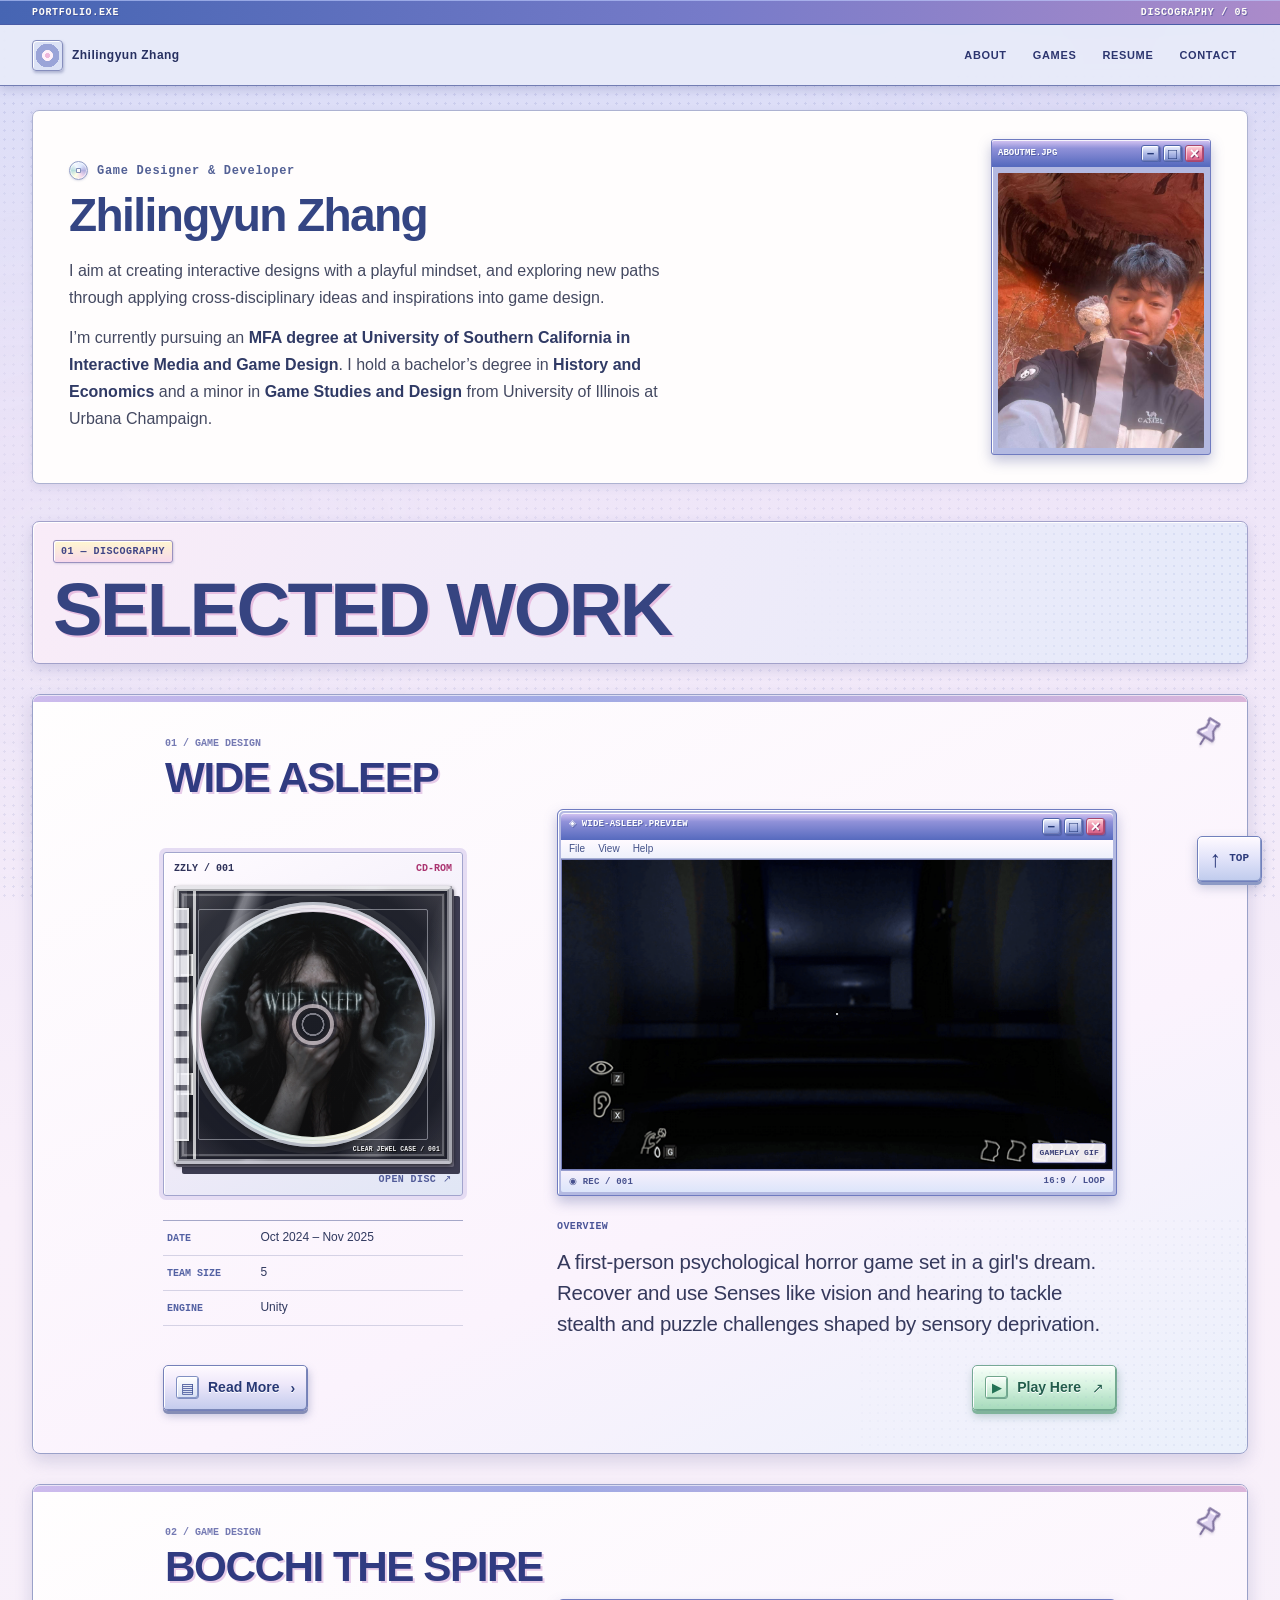
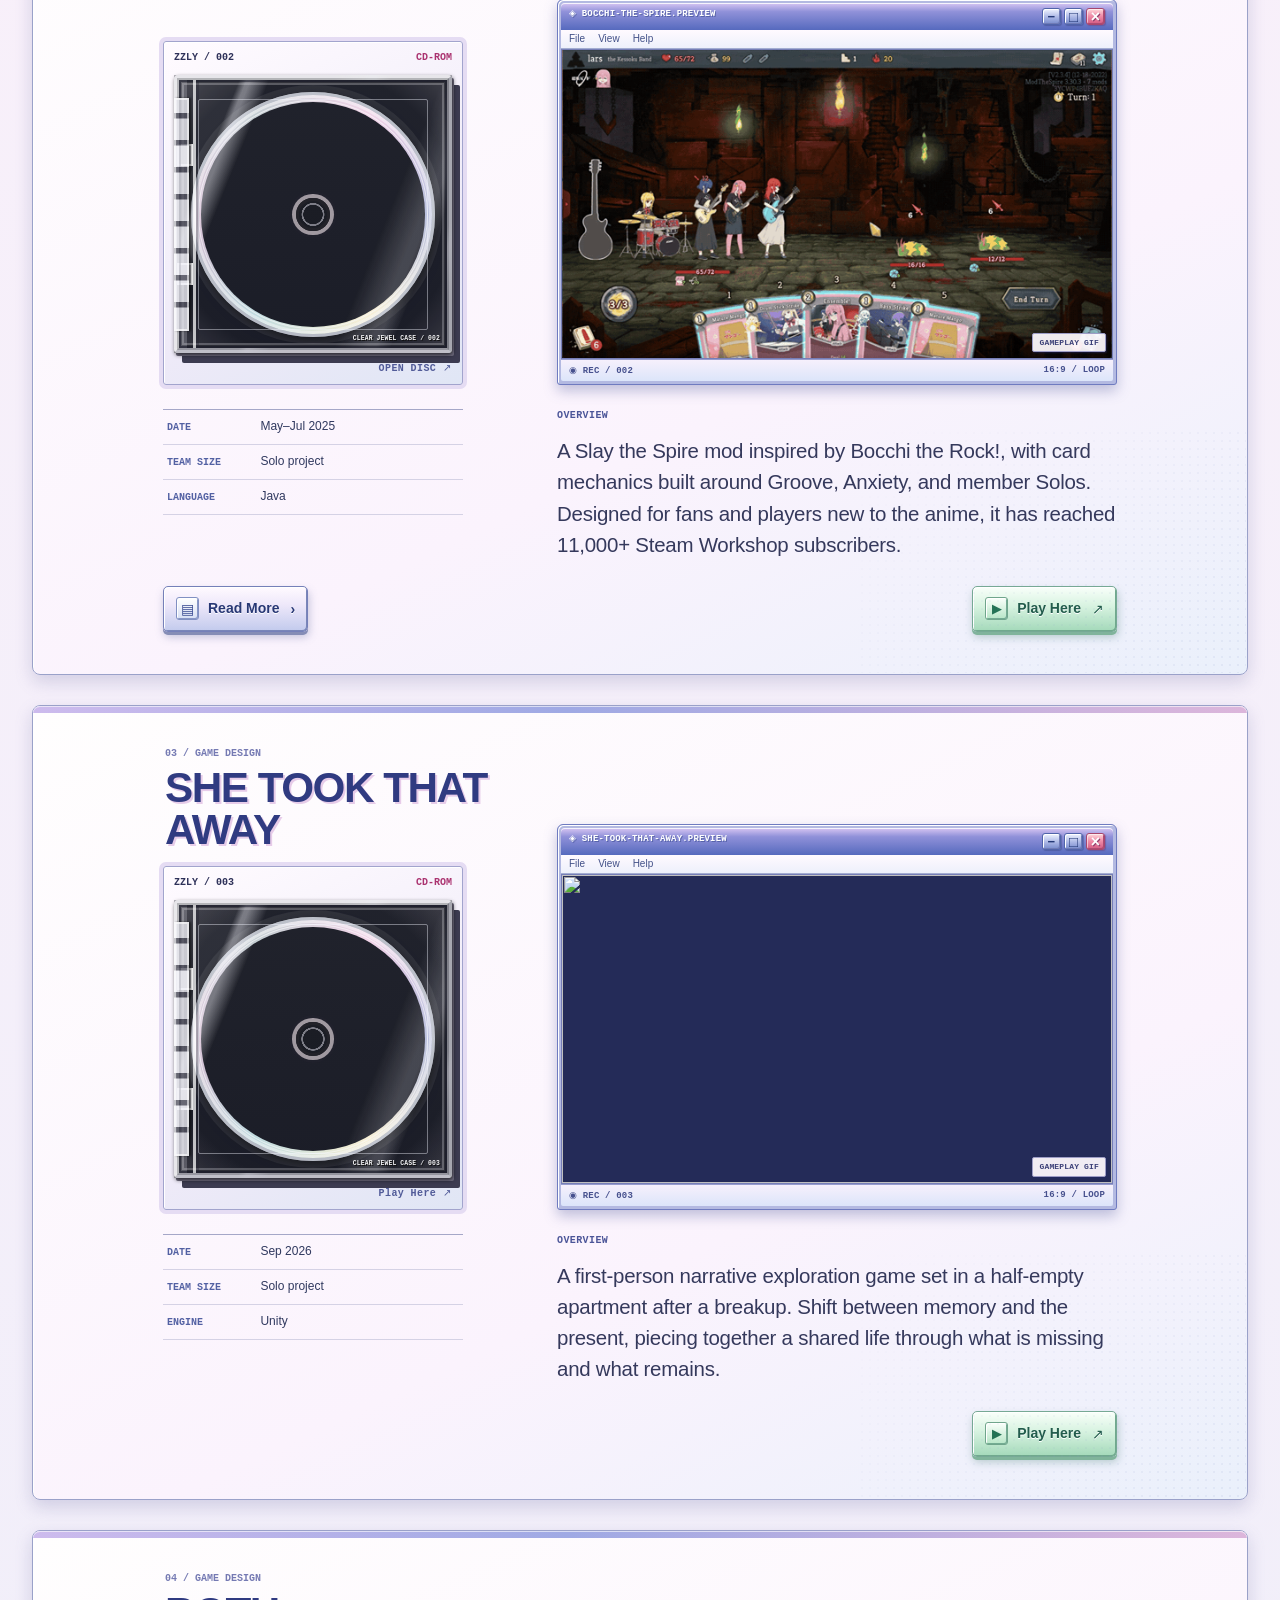
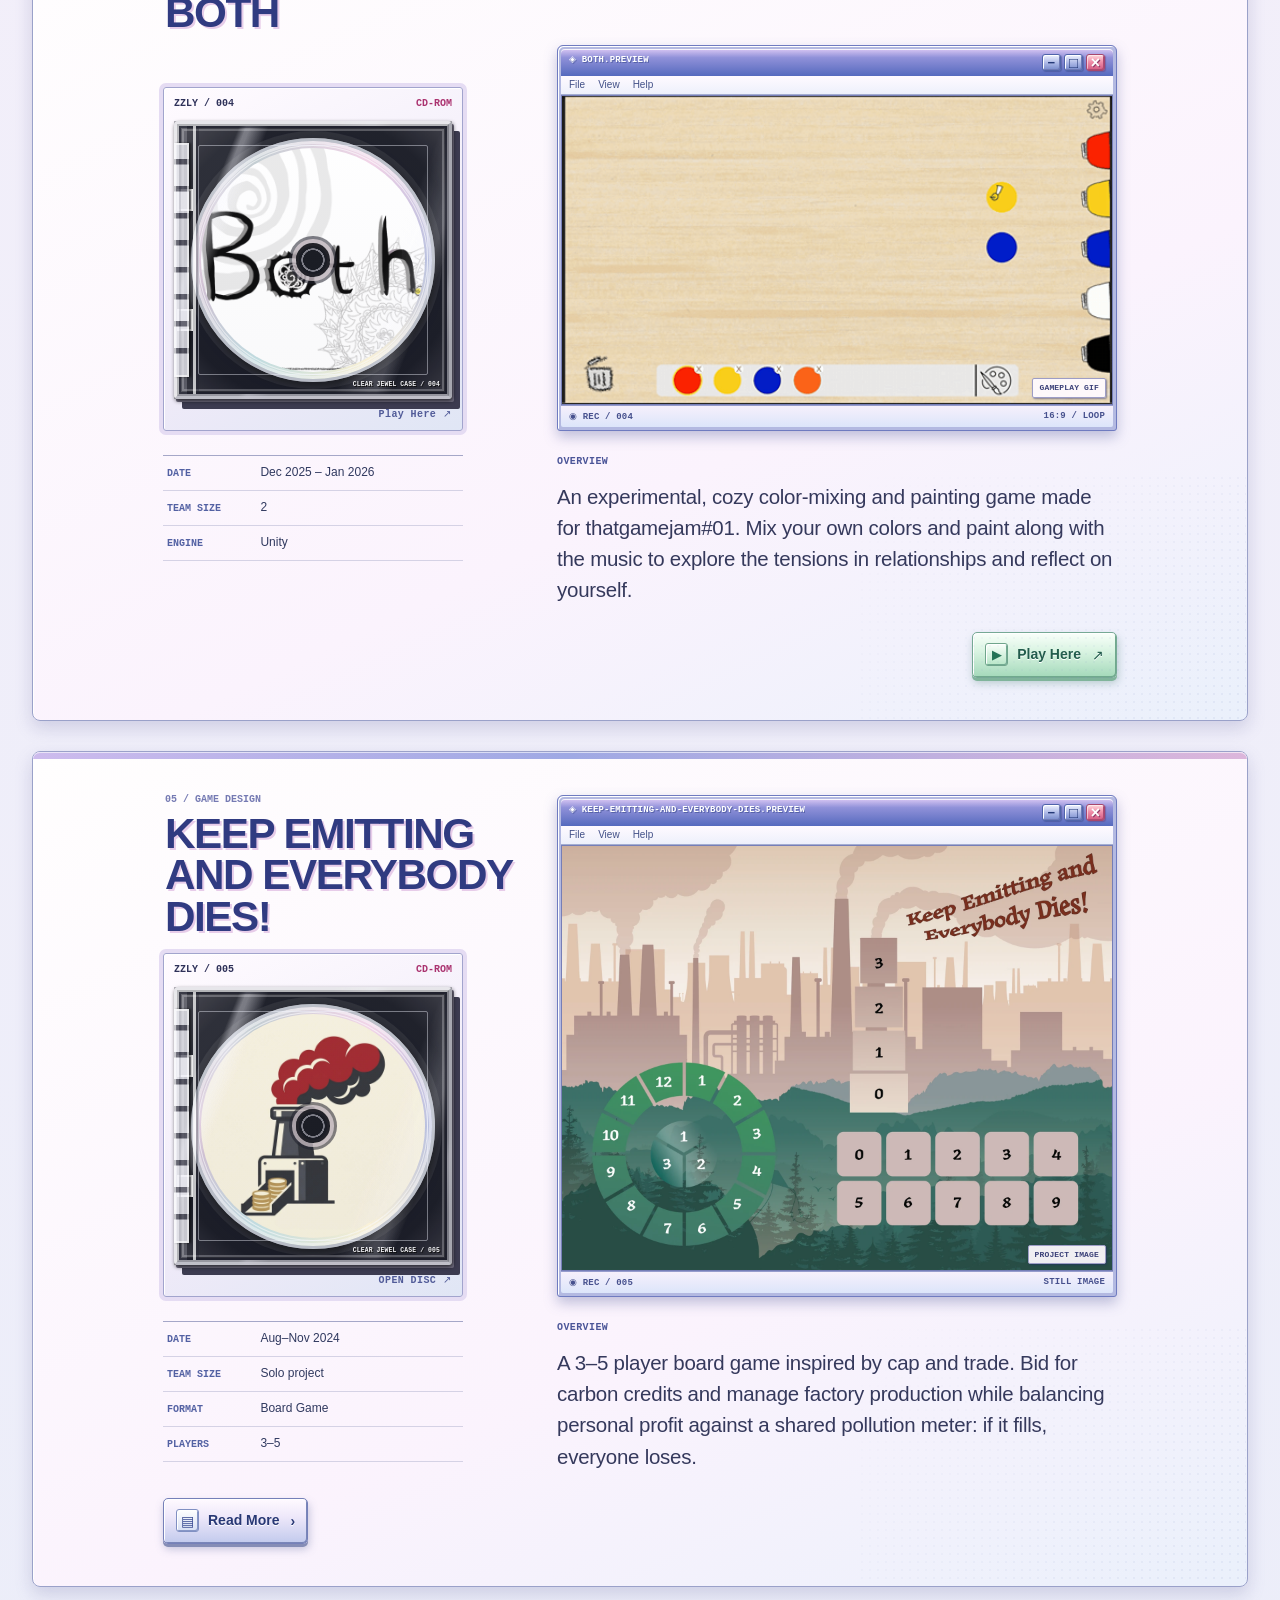
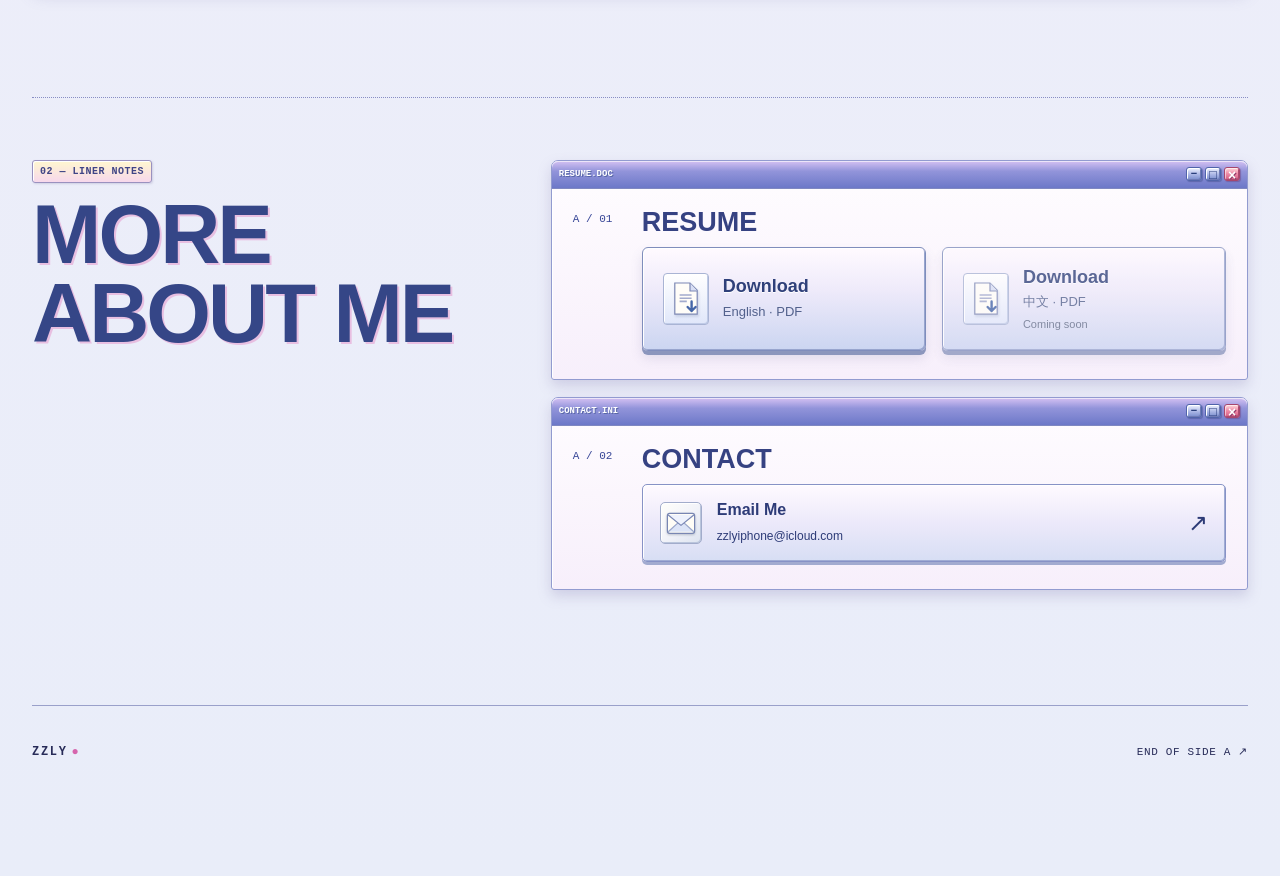
==== commit ccd417ac: "Publish portfolio 875f06c" ====
--- a/index.html
+++ b/index.html
@@ -1 +1 @@
-<!DOCTYPE html><html lang="en"><head><meta charset="UTF-8"><meta name="viewport" content="width=device-width, initial-scale=1"><meta name="description" content="Zhilingyun Zhang — Game designer and developer focused on level and gameplay design. MFA student at USC IMGD."><meta name="theme-color" content="#d6d9f4"><title>Zhilingyun Zhang — Game Designer</title><link rel="icon" type="image/svg+xml" href="/favicon.svg"><link rel="stylesheet" href="/_astro/HomePage.DlemY-sb.css"><link rel="stylesheet" href="/_astro/ProjectFacts.BNRwk08-.css"></head><body id="page-top"><a class="skip-link" href="#main">Skip to content</a><header class="site-header"><div class="header-system-bar"><div class="container system-bar-inner"><span>PORTFOLIO.EXE</span><span>DISCOGRAPHY / 05</span></div></div><div class="container header-inner"><a class="brand" href="/" aria-label="Zhilingyun Zhang — home"><span class="brand-symbol" aria-hidden="true">◎</span><span>Zhilingyun Zhang</span></a><nav class="main-nav" aria-label="Main navigation"><a href="/#about">About</a><a href="/#work">Games</a><a href="/#resume">Resume</a><a href="/#contact">Contact</a></nav></div></header><main id="main"><section class="profile-intro container" id="about" aria-labelledby="hero-title"><div class="profile-heading"><p class="profile-role"><span class="profile-disc" aria-hidden="true"></span><span>Game Designer &amp; Developer</span></p><h1 id="hero-title">Zhilingyun Zhang</h1></div><div class="profile-bio"><p>I aim at creating interactive designs with a playful mindset, and exploring new paths through applying cross-disciplinary ideas and inspirations into game design.</p><p>I’m currently pursuing an <strong>MFA degree at University of Southern California in Interactive Media and Game Design</strong>. I hold a bachelor’s degree in <strong>History and Economics</strong> and a minor in <strong>Game Studies and Design</strong> from University of Illinois at Urbana Champaign.</p></div><figure class="profile-portrait"><div class="profile-photo-bar" aria-hidden="true"><span>ABOUTME.JPG</span><span class="window-controls" aria-hidden="true"><span class="window-control window-control-min">−</span><span class="window-control window-control-max">□</span><span class="window-control window-control-close">×</span></span></div><img src="/images/about-me.jpg" alt="Zhilingyun Zhang outdoors with a small penguin plush on his shoulder." width="1279" height="1706" fetchpriority="high"></figure></section><section class="work-section container" id="work" aria-labelledby="work-title"><div class="section-heading"><div><p class="section-index">01 — DISCOGRAPHY</p><h2 id="work-title">Selected work</h2></div></div><div class="project-list"><article class="project-card theme-midnight project-card-featured"><div class="album-column"><div class="album-visual"><div class="album-heading"><span class="album-heading-index">01 / GAME DESIGN</span><h3><a class="project-title-link" data-eject-link href="/projects/wide-asleep/">Wide Asleep</a></h3></div><div class="album-side"><span class="album-catalogue">ZZLY / 001 <span>CD-ROM</span></span><a class="album-link" data-eject-link href="/projects/wide-asleep/" aria-label="View case study: Wide Asleep"><div class="jewel-case theme-midnight" aria-hidden="true"><div class="case-tray"><span class="tray-ring"></span><div class="disc"><div class="disc-art disc-art-has-cover"><img class="disc-cover-image" src="/covers/wide-asleep.webp" alt="" width="1024" height="1024" loading="lazy" decoding="async"></div><span class="disc-hole"></span></div><span class="tray-notch tray-notch-a"></span><span class="tray-notch tray-notch-b"></span></div><div class="case-lid"><span class="lid-ridge"></span><span class="lid-reflection"></span><span class="lid-label">CLEAR JEWEL CASE / 001</span></div><span class="case-hinge"></span><span class="album-sticker album-sticker-a">PRESS PLAY<br>TO EXPLORE</span><span class="album-sticker album-sticker-b">SIDE A / 001</span></div></a><span class="album-instruction">OPEN DISC ↗</span></div></div><div class="album-facts"><dl class="project-facts project-facts-card" aria-label="Project details" data-astro-cid-mxtwmnon><div data-astro-cid-mxtwmnon><dt data-astro-cid-mxtwmnon>DATE</dt><dd data-astro-cid-mxtwmnon>Oct 2024 – Nov 2025</dd></div><div data-astro-cid-mxtwmnon><dt data-astro-cid-mxtwmnon>TEAM SIZE</dt><dd data-astro-cid-mxtwmnon>5</dd></div><div data-astro-cid-mxtwmnon><dt data-astro-cid-mxtwmnon>ENGINE</dt><dd data-astro-cid-mxtwmnon>Unity</dd></div></dl></div></div><div class="project-card-content"><div class="preview-case theme-midnight" aria-hidden="true"><div class="preview-titlebar"><span>◈ WIDE-ASLEEP.PREVIEW</span><span class="window-controls" aria-hidden="true"><span class="window-control window-control-min">−</span><span class="window-control window-control-max">□</span><span class="window-control window-control-close">×</span></span></div><div class="preview-menubar" aria-hidden="true"><span>File</span><span>View</span><span>Help</span></div><div class="preview-window"><picture class="preview-picture"><source media="(prefers-reduced-motion: reduce)" srcset="/previews/wide-asleep-still.jpg"><img src="/previews/wide-asleep.gif" alt="" width="960" height="540" loading="lazy" decoding="async"></picture><span class="preview-media-label">GAMEPLAY GIF</span></div><div class="preview-status"><span>◉ REC / 001</span><span>16:9 / LOOP</span></div></div><div class="project-card-meta"><span class="project-overview-label">Overview</span><p>A first-person psychological horror game set in a girl&#39;s dream. Recover and use Senses like vision and hearing to tackle stealth and puzzle challenges shaped by sensory deprivation.</p></div></div><div class="project-card-actions"><a class="case-action" data-eject-link href="/projects/wide-asleep/" aria-label="Read More: Wide Asleep"><span class="action-icon action-icon-read" aria-hidden="true">▤</span><span>Read More</span><span class="action-tail" aria-hidden="true">›</span></a><a class="play-action" href="https://drive.google.com/file/d/1WRaQo7KAQ1bxZdA0faS6riEHlHydYdph/view" target="_blank" rel="noopener noreferrer" aria-label="Play Here: Wide Asleep (opens in a new tab)"><span class="action-icon action-icon-play" aria-hidden="true">▶</span><span>Play Here</span><span class="action-tail" aria-hidden="true">↗</span></a></div></article><article class="project-card theme-cobalt "><div class="album-column"><div class="album-visual"><div class="album-heading"><span class="album-heading-index">02 / GAME DESIGN</span><h3><a class="project-title-link" data-eject-link href="/projects/bocchi-the-spire/">Bocchi the Spire</a></h3></div><div class="album-side"><span class="album-catalogue">ZZLY / 002 <span>CD-ROM</span></span><a class="album-link" data-eject-link href="/projects/bocchi-the-spire/" aria-label="View case study: Bocchi the Spire"><div class="jewel-case theme-cobalt" aria-hidden="true"><div class="case-tray"><span class="tray-ring"></span><div class="disc"><div class="disc-art disc-art-has-cover"><img class="disc-cover-image" src="/covers/bocchi-the-spire.webp" alt="" width="1024" height="1024" loading="lazy" decoding="async"></div><span class="disc-hole"></span></div><span class="tray-notch tray-notch-a"></span><span class="tray-notch tray-notch-b"></span></div><div class="case-lid"><span class="lid-ridge"></span><span class="lid-reflection"></span><span class="lid-label">CLEAR JEWEL CASE / 002</span></div><span class="case-hinge"></span><span class="album-sticker album-sticker-a">PRESS PLAY<br>TO EXPLORE</span><span class="album-sticker album-sticker-b">SIDE A / 002</span></div></a><span class="album-instruction">OPEN DISC ↗</span></div></div><div class="album-facts"><dl class="project-facts project-facts-card" aria-label="Project details" data-astro-cid-mxtwmnon><div data-astro-cid-mxtwmnon><dt data-astro-cid-mxtwmnon>DATE</dt><dd data-astro-cid-mxtwmnon>May–Jul 2025</dd></div><div data-astro-cid-mxtwmnon><dt data-astro-cid-mxtwmnon>TEAM SIZE</dt><dd data-astro-cid-mxtwmnon>Solo project</dd></div><div data-astro-cid-mxtwmnon><dt data-astro-cid-mxtwmnon>LANGUAGE</dt><dd data-astro-cid-mxtwmnon>Java</dd></div></dl></div></div><div class="project-card-content"><div class="preview-case theme-cobalt" aria-hidden="true"><div class="preview-titlebar"><span>◈ BOCCHI-THE-SPIRE.PREVIEW</span><span class="window-controls" aria-hidden="true"><span class="window-control window-control-min">−</span><span class="window-control window-control-max">□</span><span class="window-control window-control-close">×</span></span></div><div class="preview-menubar" aria-hidden="true"><span>File</span><span>View</span><span>Help</span></div><div class="preview-window"><picture class="preview-picture"><source media="(prefers-reduced-motion: reduce)" srcset="/previews/bocchi-the-spire-still.jpg"><img src="/previews/bocchi-the-spire.gif" alt="" width="960" height="540" loading="lazy" decoding="async"></picture><span class="preview-media-label">GAMEPLAY GIF</span></div><div class="preview-status"><span>◉ REC / 002</span><span>16:9 / LOOP</span></div></div><div class="project-card-meta"><span class="project-overview-label">Overview</span><p>A Slay the Spire mod inspired by Bocchi the Rock!, with card mechanics built around Groove, Anxiety, and member Solos. Designed for fans and players new to the anime, it has reached 11,000+ Steam Workshop subscribers.</p></div></div><div class="project-card-actions"><a class="case-action" data-eject-link href="/projects/bocchi-the-spire/" aria-label="Read More: Bocchi the Spire"><span class="action-icon action-icon-read" aria-hidden="true">▤</span><span>Read More</span><span class="action-tail" aria-hidden="true">›</span></a><a class="play-action" href="https://steamcommunity.com/sharedfiles/filedetails/?id=3529319023" target="_blank" rel="noopener noreferrer" aria-label="Play Here: Bocchi the Spire (opens in a new tab)"><span class="action-icon action-icon-play" aria-hidden="true">▶</span><span>Play Here</span><span class="action-tail" aria-hidden="true">↗</span></a></div></article><article class="project-card theme-violet "><div class="album-column"><div class="album-visual"><div class="album-heading"><span class="album-heading-index">03 / GAME DESIGN</span><h3><a class="project-title-link" target="_blank" rel="noopener noreferrer" href="https://zzly.itch.io/she-took-that-away">She Took That Away</a></h3></div><div class="album-side"><span class="album-catalogue">ZZLY / 003 <span>CD-ROM</span></span><a class="album-link" target="_blank" rel="noopener noreferrer" href="https://zzly.itch.io/she-took-that-away" aria-label="Play Here: She Took That Away (opens in a new tab)"><div class="jewel-case theme-violet" aria-hidden="true"><div class="case-tray"><span class="tray-ring"></span><div class="disc"><div class="disc-art disc-art-has-cover"><img class="disc-cover-image" src="/covers/she-took-that-away.webp" alt="" width="1024" height="1024" loading="lazy" decoding="async"></div><span class="disc-hole"></span></div><span class="tray-notch tray-notch-a"></span><span class="tray-notch tray-notch-b"></span></div><div class="case-lid"><span class="lid-ridge"></span><span class="lid-reflection"></span><span class="lid-label">CLEAR JEWEL CASE / 003</span></div><span class="case-hinge"></span><span class="album-sticker album-sticker-a">PRESS PLAY<br>TO EXPLORE</span><span class="album-sticker album-sticker-b">SIDE A / 003</span></div></a><span class="album-instruction">Play Here ↗</span></div></div><div class="album-facts"><dl class="project-facts project-facts-card" aria-label="Project details" data-astro-cid-mxtwmnon><div data-astro-cid-mxtwmnon><dt data-astro-cid-mxtwmnon>DATE</dt><dd data-astro-cid-mxtwmnon>Sep 2026</dd></div><div data-astro-cid-mxtwmnon><dt data-astro-cid-mxtwmnon>TEAM SIZE</dt><dd data-astro-cid-mxtwmnon>Solo project</dd></div><div data-astro-cid-mxtwmnon><dt data-astro-cid-mxtwmnon>ENGINE</dt><dd data-astro-cid-mxtwmnon>Unity</dd></div></dl></div></div><div class="project-card-content"><div class="preview-case theme-violet" aria-hidden="true"><div class="preview-titlebar"><span>◈ SHE-TOOK-THAT-AWAY.PREVIEW</span><span class="window-controls" aria-hidden="true"><span class="window-control window-control-min">−</span><span class="window-control window-control-max">□</span><span class="window-control window-control-close">×</span></span></div><div class="preview-menubar" aria-hidden="true"><span>File</span><span>View</span><span>Help</span></div><div class="preview-window"><picture class="preview-picture"><source media="(prefers-reduced-motion: reduce)" srcset="/previews/she-took-that-away-still.jpg"><img src="/previews/she-took-that-away.gif" alt="" width="960" height="540" loading="lazy" decoding="async"></picture><span class="preview-media-label">GAMEPLAY GIF</span></div><div class="preview-status"><span>◉ REC / 003</span><span>16:9 / LOOP</span></div></div><div class="project-card-meta"><span class="project-overview-label">Overview</span><p>A first-person narrative exploration game set in a half-empty apartment after a breakup. Shift between memory and the present, piecing together a shared life through what is missing and what remains.</p></div></div><div class="project-card-actions"><a class="play-action" href="https://zzly.itch.io/she-took-that-away" target="_blank" rel="noopener noreferrer" aria-label="Play Here: She Took That Away (opens in a new tab)"><span class="action-icon action-icon-play" aria-hidden="true">▶</span><span>Play Here</span><span class="action-tail" aria-hidden="true">↗</span></a></div></article><article class="project-card theme-coral "><div class="album-column"><div class="album-visual"><div class="album-heading"><span class="album-heading-index">04 / GAME DESIGN</span><h3><a class="project-title-link" target="_blank" rel="noopener noreferrer" href="https://zzly.itch.io/both">BOTH</a></h3></div><div class="album-side"><span class="album-catalogue">ZZLY / 004 <span>CD-ROM</span></span><a class="album-link" target="_blank" rel="noopener noreferrer" href="https://zzly.itch.io/both" aria-label="Play Here: BOTH (opens in a new tab)"><div class="jewel-case theme-coral" aria-hidden="true"><div class="case-tray"><span class="tray-ring"></span><div class="disc"><div class="disc-art disc-art-has-cover"><img class="disc-cover-image" src="/covers/both.png" alt="" width="1024" height="1024" loading="lazy" decoding="async"></div><span class="disc-hole"></span></div><span class="tray-notch tray-notch-a"></span><span class="tray-notch tray-notch-b"></span></div><div class="case-lid"><span class="lid-ridge"></span><span class="lid-reflection"></span><span class="lid-label">CLEAR JEWEL CASE / 004</span></div><span class="case-hinge"></span><span class="album-sticker album-sticker-a">PRESS PLAY<br>TO EXPLORE</span><span class="album-sticker album-sticker-b">SIDE A / 004</span></div></a><span class="album-instruction">Play Here ↗</span></div></div><div class="album-facts"><dl class="project-facts project-facts-card" aria-label="Project details" data-astro-cid-mxtwmnon><div data-astro-cid-mxtwmnon><dt data-astro-cid-mxtwmnon>DATE</dt><dd data-astro-cid-mxtwmnon>Dec 2025 – Jan 2026</dd></div><div data-astro-cid-mxtwmnon><dt data-astro-cid-mxtwmnon>TEAM SIZE</dt><dd data-astro-cid-mxtwmnon>2</dd></div><div data-astro-cid-mxtwmnon><dt data-astro-cid-mxtwmnon>ENGINE</dt><dd data-astro-cid-mxtwmnon>Unity</dd></div></dl></div></div><div class="project-card-content"><div class="preview-case theme-coral" aria-hidden="true"><div class="preview-titlebar"><span>◈ BOTH.PREVIEW</span><span class="window-controls" aria-hidden="true"><span class="window-control window-control-min">−</span><span class="window-control window-control-max">□</span><span class="window-control window-control-close">×</span></span></div><div class="preview-menubar" aria-hidden="true"><span>File</span><span>View</span><span>Help</span></div><div class="preview-window"><picture class="preview-picture"><source media="(prefers-reduced-motion: reduce)" srcset="/previews/both-still.jpg"><img src="/previews/both.gif" alt="" width="960" height="540" loading="lazy" decoding="async"></picture><span class="preview-media-label">GAMEPLAY GIF</span></div><div class="preview-status"><span>◉ REC / 004</span><span>16:9 / LOOP</span></div></div><div class="project-card-meta"><span class="project-overview-label">Overview</span><p>An experimental, cozy color-mixing and painting game made for thatgamejam#01. Mix your own colors and paint along with the music to explore the tensions in relationships and reflect on yourself.</p></div></div><div class="project-card-actions"><a class="play-action" href="https://zzly.itch.io/both" target="_blank" rel="noopener noreferrer" aria-label="Play Here: BOTH (opens in a new tab)"><span class="action-icon action-icon-play" aria-hidden="true">▶</span><span>Play Here</span><span class="action-tail" aria-hidden="true">↗</span></a></div></article><article class="project-card theme-mint "><div class="album-column"><div class="album-visual"><div class="album-heading"><span class="album-heading-index">05 / GAME DESIGN</span><h3><a class="project-title-link" data-eject-link href="/projects/keep-emitting-and-everybody-dies/">Keep Emitting and EVERYBODY Dies!</a></h3></div><div class="album-side"><span class="album-catalogue">ZZLY / 005 <span>CD-ROM</span></span><a class="album-link" data-eject-link href="/projects/keep-emitting-and-everybody-dies/" aria-label="View case study: Keep Emitting and EVERYBODY Dies!"><div class="jewel-case theme-mint" aria-hidden="true"><div class="case-tray"><span class="tray-ring"></span><div class="disc"><div class="disc-art disc-art-has-cover"><img class="disc-cover-image" src="/covers/keed.webp" alt="" width="1024" height="1024" loading="lazy" decoding="async"></div><span class="disc-hole"></span></div><span class="tray-notch tray-notch-a"></span><span class="tray-notch tray-notch-b"></span></div><div class="case-lid"><span class="lid-ridge"></span><span class="lid-reflection"></span><span class="lid-label">CLEAR JEWEL CASE / 005</span></div><span class="case-hinge"></span><span class="album-sticker album-sticker-a">PRESS PLAY<br>TO EXPLORE</span><span class="album-sticker album-sticker-b">SIDE A / 005</span></div></a><span class="album-instruction">OPEN DISC ↗</span></div></div><div class="album-facts"><dl class="project-facts project-facts-card" aria-label="Project details" data-astro-cid-mxtwmnon><div data-astro-cid-mxtwmnon><dt data-astro-cid-mxtwmnon>DATE</dt><dd data-astro-cid-mxtwmnon>Aug–Nov 2024</dd></div><div data-astro-cid-mxtwmnon><dt data-astro-cid-mxtwmnon>TEAM SIZE</dt><dd data-astro-cid-mxtwmnon>Solo project</dd></div><div data-astro-cid-mxtwmnon><dt data-astro-cid-mxtwmnon>FORMAT</dt><dd data-astro-cid-mxtwmnon>Board Game</dd></div><div data-astro-cid-mxtwmnon><dt data-astro-cid-mxtwmnon>PLAYERS</dt><dd data-astro-cid-mxtwmnon>3–5</dd></div></dl></div></div><div class="project-card-content"><div class="preview-case theme-mint" aria-hidden="true"><div class="preview-titlebar"><span>◈ KEEP-EMITTING-AND-EVERYBODY-DIES.PREVIEW</span><span class="window-controls" aria-hidden="true"><span class="window-control window-control-min">−</span><span class="window-control window-control-max">□</span><span class="window-control window-control-close">×</span></span></div><div class="preview-menubar" aria-hidden="true"><span>File</span><span>View</span><span>Help</span></div><div class="preview-window" style="aspect-ratio:1650 / 1275"><img class="preview-poster" src="/media/keed/game-board.webp" alt="" width="1650" height="1275" loading="lazy" decoding="async"><span class="preview-media-label">PROJECT IMAGE</span></div><div class="preview-status"><span>◉ REC / 005</span><span>STILL IMAGE</span></div></div><div class="project-card-meta"><span class="project-overview-label">Overview</span><p>A 3–5 player board game inspired by cap and trade. Bid for carbon credits and manage factory production while balancing personal profit against a shared pollution meter: if it fills, everyone loses.</p></div></div><div class="project-card-actions"><a class="case-action" data-eject-link href="/projects/keep-emitting-and-everybody-dies/" aria-label="Read More: Keep Emitting and EVERYBODY Dies!"><span class="action-icon action-icon-read" aria-hidden="true">▤</span><span>Read More</span><span class="action-tail" aria-hidden="true">›</span></a></div></article></div></section><section class="info-section container" aria-label="Resume and contact"><div class="info-intro"><p class="section-index">02 — LINER NOTES</p><h2>MORE ABOUT ME</h2></div><div class="info-panels"><article id="resume" class="info-panel"><div class="info-panel-window-bar" aria-hidden="true"><span>RESUME.DOC</span><span class="window-controls" aria-hidden="true"><span class="window-control window-control-min">−</span><span class="window-control window-control-max">□</span><span class="window-control window-control-close">×</span></span></div><span class="panel-number">A / 01</span><div><h3>Resume</h3><div class="resume-downloads" data-astro-cid-pzrhnwwb><a class="resume-download" href="/resume/CV_ZhilingyunZhang.pdf" download="Zhilingyun-Zhang-Resume-EN.pdf" aria-label="Download — English" data-astro-cid-pzrhnwwb="true"><span class="resume-download-icon" aria-hidden="true" data-astro-cid-pzrhnwwb><svg viewBox="0 0 40 44" fill="none" data-astro-cid-pzrhnwwb><path d="M6 2h19l9 9v30H6z" fill="#fffdf8" stroke="#7c88b4" stroke-width="1.5" data-astro-cid-pzrhnwwb></path><path d="M25 2v10h9" fill="#d8dff5" stroke="#7c88b4" stroke-width="1.5" data-astro-cid-pzrhnwwb></path><path d="M12 17h15M12 21h15M12 25h9" stroke="#a3abcd" stroke-width="2" data-astro-cid-pzrhnwwb></path><path d="M27 25v12m-5-5 5 5 5-5" stroke="#4566a8" stroke-width="3" stroke-linecap="round" stroke-linejoin="round" data-astro-cid-pzrhnwwb></path></svg></span><span class="resume-download-copy" data-astro-cid-pzrhnwwb><strong data-astro-cid-pzrhnwwb>Download</strong><span data-astro-cid-pzrhnwwb><span lang="en" data-astro-cid-pzrhnwwb>English</span> · PDF</span></span></a><button class="resume-download" type="button" disabled title="Coming soon" aria-label="Download — 中文 (Coming soon)" data-astro-cid-pzrhnwwb="true"><span class="resume-download-icon" aria-hidden="true" data-astro-cid-pzrhnwwb><svg viewBox="0 0 40 44" fill="none" data-astro-cid-pzrhnwwb><path d="M6 2h19l9 9v30H6z" fill="#fffdf8" stroke="#7c88b4" stroke-width="1.5" data-astro-cid-pzrhnwwb></path><path d="M25 2v10h9" fill="#d8dff5" stroke="#7c88b4" stroke-width="1.5" data-astro-cid-pzrhnwwb></path><path d="M12 17h15M12 21h15M12 25h9" stroke="#a3abcd" stroke-width="2" data-astro-cid-pzrhnwwb></path><path d="M27 25v12m-5-5 5 5 5-5" stroke="#4566a8" stroke-width="3" stroke-linecap="round" stroke-linejoin="round" data-astro-cid-pzrhnwwb></path></svg></span><span class="resume-download-copy" data-astro-cid-pzrhnwwb><strong data-astro-cid-pzrhnwwb>Download</strong><span data-astro-cid-pzrhnwwb><span lang="zh" data-astro-cid-pzrhnwwb>中文</span> · PDF</span><small data-astro-cid-pzrhnwwb>Coming soon</small></span></button></div></div></article><article id="contact" class="info-panel"><div class="info-panel-window-bar" aria-hidden="true"><span>CONTACT.INI</span><span class="window-controls" aria-hidden="true"><span class="window-control window-control-min">−</span><span class="window-control window-control-max">□</span><span class="window-control window-control-close">×</span></span></div><span class="panel-number">A / 02</span><div><h3>Contact</h3><a class="external-link contact-email" href="mailto:zzlyiphone@icloud.com" aria-label="Email Me: zzlyiphone@icloud.com (Opens your email app)" data-astro-cid-vlqzbgfz><span class="external-link-icon" aria-hidden="true" data-astro-cid-vlqzbgfz><svg viewBox="0 0 40 40" fill="none" data-astro-cid-vlqzbgfz><rect x="3" y="8" width="34" height="25" rx="3" fill="#fffdf6" stroke="#7886b3" stroke-width="1.5" data-astro-cid-vlqzbgfz></rect><path d="m4 31 12-11h8l12 11" fill="#dce4f7" stroke="#9ba8cb" stroke-width="1.5" data-astro-cid-vlqzbgfz></path><path d="m4 10 16 13 16-13" fill="#eef2fd" stroke="#7886b3" stroke-width="1.5" stroke-linejoin="round" data-astro-cid-vlqzbgfz></path></svg></span><span class="external-link-copy" data-astro-cid-vlqzbgfz><strong data-astro-cid-vlqzbgfz>Email Me</strong><small data-astro-cid-vlqzbgfz>zzlyiphone@icloud.com</small></span><span class="external-link-arrow" aria-hidden="true" data-astro-cid-vlqzbgfz>↗</span></a></div></article></div></section></main><footer class="site-footer container"><span class="footer-mark">ZZLY<span class="footer-dot">●</span></span><a href="/">END OF SIDE A <span aria-hidden="true">↗</span></a></footer><a class="back-to-top" href="#page-top" aria-label="Back to top" title="Back to top"><span class="back-to-top-icon" aria-hidden="true">↑</span><span>TOP</span></a></body></html><script type="module">var e=window.matchMedia(`(prefers-reduced-motion: reduce)`),t=document.querySelectorAll(`[data-eject-link]`),n=!1;for(let r of t)r.addEventListener(`click`,t=>{if(n||t.defaultPrevented||t.button!==0||t.metaKey||t.ctrlKey||t.shiftKey||t.altKey||e.matches)return;let i=r.closest(`.project-card`);i&&(t.preventDefault(),n=!0,i.classList.add(`is-ejecting`),window.setTimeout(()=>{window.location.assign(r.href)},430))});window.addEventListener(`pageshow`,()=>{n=!1,document.querySelectorAll(`.project-card.is-ejecting`).forEach(e=>e.classList.remove(`is-ejecting`))});</script>+<!DOCTYPE html><html lang="en"><head><meta charset="UTF-8"><meta name="viewport" content="width=device-width, initial-scale=1"><meta name="description" content="Zhilingyun Zhang — Game designer and developer focused on level and gameplay design. MFA student at USC IMGD."><meta name="theme-color" content="#d6d9f4"><title>Zhilingyun Zhang — Game Designer</title><link rel="icon" type="image/svg+xml" href="/favicon.svg"><link rel="stylesheet" href="/_astro/HomePage.yu5VUKce.css"><link rel="stylesheet" href="/_astro/ProjectFacts.BNRwk08-.css"></head><body id="page-top"><a class="skip-link" href="#main">Skip to content</a><header class="site-header"><div class="header-system-bar"><div class="container system-bar-inner"><span>PORTFOLIO.EXE</span><span>DISCOGRAPHY / 05</span></div></div><div class="container header-inner"><a class="brand" href="/" aria-label="Zhilingyun Zhang — home"><span class="brand-symbol" aria-hidden="true">◎</span><span>Zhilingyun Zhang</span></a><nav class="main-nav" aria-label="Main navigation"><a href="/#about">About</a><a href="/#work">Games</a><a href="/#resume">Resume</a><a href="/#contact">Contact</a></nav></div></header><main id="main"><section class="profile-intro container" id="about" aria-labelledby="hero-title"><div class="profile-heading"><p class="profile-role"><span class="profile-disc" aria-hidden="true"></span><span>Game Designer &amp; Developer</span></p><h1 id="hero-title">Zhilingyun Zhang</h1></div><div class="profile-bio"><p>I aim at creating interactive designs with a playful mindset, and exploring new paths through applying cross-disciplinary ideas and inspirations into game design.</p><p>I’m currently pursuing an <strong>MFA degree at University of Southern California in Interactive Media and Game Design</strong>. I hold a bachelor’s degree in <strong>History and Economics</strong> and a minor in <strong>Game Studies and Design</strong> from University of Illinois at Urbana Champaign.</p></div><figure class="profile-portrait"><div class="profile-photo-bar" aria-hidden="true"><span>ABOUTME.JPG</span><span class="window-controls" aria-hidden="true"><span class="window-control window-control-min">−</span><span class="window-control window-control-max">□</span><span class="window-control window-control-close">×</span></span></div><img src="/images/about-me.jpg" alt="Zhilingyun Zhang outdoors with a small penguin plush on his shoulder." width="1279" height="1706" fetchpriority="high"></figure></section><section class="work-section container" id="work" aria-labelledby="work-title"><div class="section-heading"><div><p class="section-index">01 — DISCOGRAPHY</p><h2 id="work-title">Selected work</h2></div></div><div class="project-list"><article class="project-card theme-midnight project-card-featured" data-astro-cid-y2vllrex><span class="project-card-pin" aria-hidden="true" data-astro-cid-y2vllrex><svg viewBox="0 0 24 24" width="34" height="34" fill="none" stroke="currentColor" stroke-width="1.5" stroke-linecap="round" stroke-linejoin="round" focusable="false" data-astro-cid-y2vllrex><path d="M12 16v6" data-astro-cid-y2vllrex></path><path d="M8 3h8v2h-1v5l3 4v2H6v-2l3-4V5H8Z" fill="#ddd2ef" data-astro-cid-y2vllrex></path><path d="M10 5h3M10.5 11l-2 3" stroke="#fff9ff" data-astro-cid-y2vllrex></path></svg></span><div class="album-column" data-astro-cid-y2vllrex><div class="album-visual" data-astro-cid-y2vllrex><div class="album-heading" data-astro-cid-y2vllrex><span class="album-heading-index" data-astro-cid-y2vllrex>01 / GAME DESIGN</span><h3 data-astro-cid-y2vllrex><a class="project-title-link" data-eject-link href="/projects/wide-asleep/" data-astro-cid-y2vllrex>Wide Asleep</a></h3></div><div class="album-side" data-astro-cid-y2vllrex><span class="album-catalogue" data-astro-cid-y2vllrex>ZZLY / 001 <span data-astro-cid-y2vllrex>CD-ROM</span></span><a class="album-link" data-eject-link href="/projects/wide-asleep/" aria-label="View case study: Wide Asleep" data-astro-cid-y2vllrex><div class="jewel-case theme-midnight" aria-hidden="true"><div class="case-tray"><span class="tray-ring"></span><div class="disc"><div class="disc-art disc-art-has-cover"><img class="disc-cover-image" src="/covers/wide-asleep.webp" alt="" width="1024" height="1024" loading="lazy" decoding="async"></div><span class="disc-hole"></span></div><span class="tray-notch tray-notch-a"></span><span class="tray-notch tray-notch-b"></span></div><div class="case-lid"><span class="lid-ridge"></span><span class="lid-reflection"></span><span class="lid-label">CLEAR JEWEL CASE / 001</span></div><span class="case-hinge"></span><span class="album-sticker album-sticker-a">PRESS PLAY<br>TO EXPLORE</span><span class="album-sticker album-sticker-b">SIDE A / 001</span></div></a><span class="album-instruction" data-astro-cid-y2vllrex>OPEN DISC ↗</span></div></div><div class="album-facts" data-astro-cid-y2vllrex><dl class="project-facts project-facts-card" aria-label="Project details" data-astro-cid-mxtwmnon><div data-astro-cid-mxtwmnon><dt data-astro-cid-mxtwmnon>DATE</dt><dd data-astro-cid-mxtwmnon>Oct 2024 – Nov 2025</dd></div><div data-astro-cid-mxtwmnon><dt data-astro-cid-mxtwmnon>TEAM SIZE</dt><dd data-astro-cid-mxtwmnon>5</dd></div><div data-astro-cid-mxtwmnon><dt data-astro-cid-mxtwmnon>ENGINE</dt><dd data-astro-cid-mxtwmnon>Unity</dd></div></dl></div></div><div class="project-card-content" data-astro-cid-y2vllrex><div class="preview-case theme-midnight" aria-hidden="true"><div class="preview-titlebar"><span>◈ WIDE-ASLEEP.PREVIEW</span><span class="window-controls" aria-hidden="true"><span class="window-control window-control-min">−</span><span class="window-control window-control-max">□</span><span class="window-control window-control-close">×</span></span></div><div class="preview-menubar" aria-hidden="true"><span>File</span><span>View</span><span>Help</span></div><div class="preview-window"><picture class="preview-picture"><source media="(prefers-reduced-motion: reduce)" srcset="/previews/wide-asleep-still.jpg"><img src="/previews/wide-asleep.gif" alt="" width="960" height="540" loading="lazy" decoding="async"></picture><span class="preview-media-label">GAMEPLAY GIF</span></div><div class="preview-status"><span>◉ REC / 001</span><span>16:9 / LOOP</span></div></div><div class="project-card-meta" data-astro-cid-y2vllrex><span class="project-overview-label" data-astro-cid-y2vllrex>Overview</span><p data-astro-cid-y2vllrex>A first-person psychological horror game set in a girl&#39;s dream. Recover and use Senses like vision and hearing to tackle stealth and puzzle challenges shaped by sensory deprivation.</p></div></div><div class="project-card-actions" data-astro-cid-y2vllrex><a class="case-action" data-eject-link href="/projects/wide-asleep/" aria-label="Read More: Wide Asleep" data-astro-cid-y2vllrex><span class="action-icon action-icon-read" aria-hidden="true" data-astro-cid-y2vllrex>▤</span><span data-astro-cid-y2vllrex>Read More</span><span class="action-tail" aria-hidden="true" data-astro-cid-y2vllrex>›</span></a><a class="play-action" href="https://drive.google.com/file/d/1WRaQo7KAQ1bxZdA0faS6riEHlHydYdph/view" target="_blank" rel="noopener noreferrer" aria-label="Play Here: Wide Asleep (opens in a new tab)" data-astro-cid-y2vllrex><span class="action-icon action-icon-play" aria-hidden="true" data-astro-cid-y2vllrex>▶</span><span data-astro-cid-y2vllrex>Play Here</span><span class="action-tail" aria-hidden="true" data-astro-cid-y2vllrex>↗</span></a></div></article><article class="project-card theme-cobalt " data-astro-cid-y2vllrex><span class="project-card-pin" aria-hidden="true" data-astro-cid-y2vllrex><svg viewBox="0 0 24 24" width="34" height="34" fill="none" stroke="currentColor" stroke-width="1.5" stroke-linecap="round" stroke-linejoin="round" focusable="false" data-astro-cid-y2vllrex><path d="M12 16v6" data-astro-cid-y2vllrex></path><path d="M8 3h8v2h-1v5l3 4v2H6v-2l3-4V5H8Z" fill="#ddd2ef" data-astro-cid-y2vllrex></path><path d="M10 5h3M10.5 11l-2 3" stroke="#fff9ff" data-astro-cid-y2vllrex></path></svg></span><div class="album-column" data-astro-cid-y2vllrex><div class="album-visual" data-astro-cid-y2vllrex><div class="album-heading" data-astro-cid-y2vllrex><span class="album-heading-index" data-astro-cid-y2vllrex>02 / GAME DESIGN</span><h3 data-astro-cid-y2vllrex><a class="project-title-link" data-eject-link href="/projects/bocchi-the-spire/" data-astro-cid-y2vllrex>Bocchi the Spire</a></h3></div><div class="album-side" data-astro-cid-y2vllrex><span class="album-catalogue" data-astro-cid-y2vllrex>ZZLY / 002 <span data-astro-cid-y2vllrex>CD-ROM</span></span><a class="album-link" data-eject-link href="/projects/bocchi-the-spire/" aria-label="View case study: Bocchi the Spire" data-astro-cid-y2vllrex><div class="jewel-case theme-cobalt" aria-hidden="true"><div class="case-tray"><span class="tray-ring"></span><div class="disc"><div class="disc-art disc-art-has-cover"><img class="disc-cover-image" src="/covers/bocchi-the-spire.webp" alt="" width="1024" height="1024" loading="lazy" decoding="async"></div><span class="disc-hole"></span></div><span class="tray-notch tray-notch-a"></span><span class="tray-notch tray-notch-b"></span></div><div class="case-lid"><span class="lid-ridge"></span><span class="lid-reflection"></span><span class="lid-label">CLEAR JEWEL CASE / 002</span></div><span class="case-hinge"></span><span class="album-sticker album-sticker-a">PRESS PLAY<br>TO EXPLORE</span><span class="album-sticker album-sticker-b">SIDE A / 002</span></div></a><span class="album-instruction" data-astro-cid-y2vllrex>OPEN DISC ↗</span></div></div><div class="album-facts" data-astro-cid-y2vllrex><dl class="project-facts project-facts-card" aria-label="Project details" data-astro-cid-mxtwmnon><div data-astro-cid-mxtwmnon><dt data-astro-cid-mxtwmnon>DATE</dt><dd data-astro-cid-mxtwmnon>May–Jul 2025</dd></div><div data-astro-cid-mxtwmnon><dt data-astro-cid-mxtwmnon>TEAM SIZE</dt><dd data-astro-cid-mxtwmnon>Solo project</dd></div><div data-astro-cid-mxtwmnon><dt data-astro-cid-mxtwmnon>LANGUAGE</dt><dd data-astro-cid-mxtwmnon>Java</dd></div></dl></div></div><div class="project-card-content" data-astro-cid-y2vllrex><div class="preview-case theme-cobalt" aria-hidden="true"><div class="preview-titlebar"><span>◈ BOCCHI-THE-SPIRE.PREVIEW</span><span class="window-controls" aria-hidden="true"><span class="window-control window-control-min">−</span><span class="window-control window-control-max">□</span><span class="window-control window-control-close">×</span></span></div><div class="preview-menubar" aria-hidden="true"><span>File</span><span>View</span><span>Help</span></div><div class="preview-window"><picture class="preview-picture"><source media="(prefers-reduced-motion: reduce)" srcset="/previews/bocchi-the-spire-still.jpg"><img src="/previews/bocchi-the-spire.gif" alt="" width="960" height="540" loading="lazy" decoding="async"></picture><span class="preview-media-label">GAMEPLAY GIF</span></div><div class="preview-status"><span>◉ REC / 002</span><span>16:9 / LOOP</span></div></div><div class="project-card-meta" data-astro-cid-y2vllrex><span class="project-overview-label" data-astro-cid-y2vllrex>Overview</span><p data-astro-cid-y2vllrex>A Slay the Spire mod inspired by Bocchi the Rock!, with card mechanics built around Groove, Anxiety, and member Solos. Designed for fans and players new to the anime, it has reached 11,000+ Steam Workshop subscribers.</p></div></div><div class="project-card-actions" data-astro-cid-y2vllrex><a class="case-action" data-eject-link href="/projects/bocchi-the-spire/" aria-label="Read More: Bocchi the Spire" data-astro-cid-y2vllrex><span class="action-icon action-icon-read" aria-hidden="true" data-astro-cid-y2vllrex>▤</span><span data-astro-cid-y2vllrex>Read More</span><span class="action-tail" aria-hidden="true" data-astro-cid-y2vllrex>›</span></a><a class="play-action" href="https://steamcommunity.com/sharedfiles/filedetails/?id=3529319023" target="_blank" rel="noopener noreferrer" aria-label="Play Here: Bocchi the Spire (opens in a new tab)" data-astro-cid-y2vllrex><span class="action-icon action-icon-play" aria-hidden="true" data-astro-cid-y2vllrex>▶</span><span data-astro-cid-y2vllrex>Play Here</span><span class="action-tail" aria-hidden="true" data-astro-cid-y2vllrex>↗</span></a></div></article><article class="project-card theme-violet " data-astro-cid-y2vllrex><div class="album-column" data-astro-cid-y2vllrex><div class="album-visual" data-astro-cid-y2vllrex><div class="album-heading" data-astro-cid-y2vllrex><span class="album-heading-index" data-astro-cid-y2vllrex>03 / GAME DESIGN</span><h3 data-astro-cid-y2vllrex><a class="project-title-link" target="_blank" rel="noopener noreferrer" href="https://zzly.itch.io/she-took-that-away" data-astro-cid-y2vllrex>She Took That Away</a></h3></div><div class="album-side" data-astro-cid-y2vllrex><span class="album-catalogue" data-astro-cid-y2vllrex>ZZLY / 003 <span data-astro-cid-y2vllrex>CD-ROM</span></span><a class="album-link" target="_blank" rel="noopener noreferrer" href="https://zzly.itch.io/she-took-that-away" aria-label="Play Here: She Took That Away (opens in a new tab)" data-astro-cid-y2vllrex><div class="jewel-case theme-violet" aria-hidden="true"><div class="case-tray"><span class="tray-ring"></span><div class="disc"><div class="disc-art disc-art-has-cover"><img class="disc-cover-image" src="/covers/she-took-that-away.webp" alt="" width="1024" height="1024" loading="lazy" decoding="async"></div><span class="disc-hole"></span></div><span class="tray-notch tray-notch-a"></span><span class="tray-notch tray-notch-b"></span></div><div class="case-lid"><span class="lid-ridge"></span><span class="lid-reflection"></span><span class="lid-label">CLEAR JEWEL CASE / 003</span></div><span class="case-hinge"></span><span class="album-sticker album-sticker-a">PRESS PLAY<br>TO EXPLORE</span><span class="album-sticker album-sticker-b">SIDE A / 003</span></div></a><span class="album-instruction" data-astro-cid-y2vllrex>Play Here ↗</span></div></div><div class="album-facts" data-astro-cid-y2vllrex><dl class="project-facts project-facts-card" aria-label="Project details" data-astro-cid-mxtwmnon><div data-astro-cid-mxtwmnon><dt data-astro-cid-mxtwmnon>DATE</dt><dd data-astro-cid-mxtwmnon>Sep 2026</dd></div><div data-astro-cid-mxtwmnon><dt data-astro-cid-mxtwmnon>TEAM SIZE</dt><dd data-astro-cid-mxtwmnon>Solo project</dd></div><div data-astro-cid-mxtwmnon><dt data-astro-cid-mxtwmnon>ENGINE</dt><dd data-astro-cid-mxtwmnon>Unity</dd></div></dl></div></div><div class="project-card-content" data-astro-cid-y2vllrex><div class="preview-case theme-violet" aria-hidden="true"><div class="preview-titlebar"><span>◈ SHE-TOOK-THAT-AWAY.PREVIEW</span><span class="window-controls" aria-hidden="true"><span class="window-control window-control-min">−</span><span class="window-control window-control-max">□</span><span class="window-control window-control-close">×</span></span></div><div class="preview-menubar" aria-hidden="true"><span>File</span><span>View</span><span>Help</span></div><div class="preview-window"><picture class="preview-picture"><source media="(prefers-reduced-motion: reduce)" srcset="/previews/she-took-that-away-still.jpg"><img src="/previews/she-took-that-away.gif" alt="" width="960" height="540" loading="lazy" decoding="async"></picture><span class="preview-media-label">GAMEPLAY GIF</span></div><div class="preview-status"><span>◉ REC / 003</span><span>16:9 / LOOP</span></div></div><div class="project-card-meta" data-astro-cid-y2vllrex><span class="project-overview-label" data-astro-cid-y2vllrex>Overview</span><p data-astro-cid-y2vllrex>A first-person narrative exploration game set in a half-empty apartment after a breakup. Shift between memory and the present, piecing together a shared life through what is missing and what remains.</p></div></div><div class="project-card-actions" data-astro-cid-y2vllrex><a class="play-action" href="https://zzly.itch.io/she-took-that-away" target="_blank" rel="noopener noreferrer" aria-label="Play Here: She Took That Away (opens in a new tab)" data-astro-cid-y2vllrex><span class="action-icon action-icon-play" aria-hidden="true" data-astro-cid-y2vllrex>▶</span><span data-astro-cid-y2vllrex>Play Here</span><span class="action-tail" aria-hidden="true" data-astro-cid-y2vllrex>↗</span></a></div></article><article class="project-card theme-coral " data-astro-cid-y2vllrex><div class="album-column" data-astro-cid-y2vllrex><div class="album-visual" data-astro-cid-y2vllrex><div class="album-heading" data-astro-cid-y2vllrex><span class="album-heading-index" data-astro-cid-y2vllrex>04 / GAME DESIGN</span><h3 data-astro-cid-y2vllrex><a class="project-title-link" target="_blank" rel="noopener noreferrer" href="https://zzly.itch.io/both" data-astro-cid-y2vllrex>BOTH</a></h3></div><div class="album-side" data-astro-cid-y2vllrex><span class="album-catalogue" data-astro-cid-y2vllrex>ZZLY / 004 <span data-astro-cid-y2vllrex>CD-ROM</span></span><a class="album-link" target="_blank" rel="noopener noreferrer" href="https://zzly.itch.io/both" aria-label="Play Here: BOTH (opens in a new tab)" data-astro-cid-y2vllrex><div class="jewel-case theme-coral" aria-hidden="true"><div class="case-tray"><span class="tray-ring"></span><div class="disc"><div class="disc-art disc-art-has-cover"><img class="disc-cover-image" src="/covers/both.png" alt="" width="1024" height="1024" loading="lazy" decoding="async"></div><span class="disc-hole"></span></div><span class="tray-notch tray-notch-a"></span><span class="tray-notch tray-notch-b"></span></div><div class="case-lid"><span class="lid-ridge"></span><span class="lid-reflection"></span><span class="lid-label">CLEAR JEWEL CASE / 004</span></div><span class="case-hinge"></span><span class="album-sticker album-sticker-a">PRESS PLAY<br>TO EXPLORE</span><span class="album-sticker album-sticker-b">SIDE A / 004</span></div></a><span class="album-instruction" data-astro-cid-y2vllrex>Play Here ↗</span></div></div><div class="album-facts" data-astro-cid-y2vllrex><dl class="project-facts project-facts-card" aria-label="Project details" data-astro-cid-mxtwmnon><div data-astro-cid-mxtwmnon><dt data-astro-cid-mxtwmnon>DATE</dt><dd data-astro-cid-mxtwmnon>Dec 2025 – Jan 2026</dd></div><div data-astro-cid-mxtwmnon><dt data-astro-cid-mxtwmnon>TEAM SIZE</dt><dd data-astro-cid-mxtwmnon>2</dd></div><div data-astro-cid-mxtwmnon><dt data-astro-cid-mxtwmnon>ENGINE</dt><dd data-astro-cid-mxtwmnon>Unity</dd></div></dl></div></div><div class="project-card-content" data-astro-cid-y2vllrex><div class="preview-case theme-coral" aria-hidden="true"><div class="preview-titlebar"><span>◈ BOTH.PREVIEW</span><span class="window-controls" aria-hidden="true"><span class="window-control window-control-min">−</span><span class="window-control window-control-max">□</span><span class="window-control window-control-close">×</span></span></div><div class="preview-menubar" aria-hidden="true"><span>File</span><span>View</span><span>Help</span></div><div class="preview-window"><picture class="preview-picture"><source media="(prefers-reduced-motion: reduce)" srcset="/previews/both-still.jpg"><img src="/previews/both.gif" alt="" width="960" height="540" loading="lazy" decoding="async"></picture><span class="preview-media-label">GAMEPLAY GIF</span></div><div class="preview-status"><span>◉ REC / 004</span><span>16:9 / LOOP</span></div></div><div class="project-card-meta" data-astro-cid-y2vllrex><span class="project-overview-label" data-astro-cid-y2vllrex>Overview</span><p data-astro-cid-y2vllrex>An experimental, cozy color-mixing and painting game made for thatgamejam#01. Mix your own colors and paint along with the music to explore the tensions in relationships and reflect on yourself.</p></div></div><div class="project-card-actions" data-astro-cid-y2vllrex><a class="play-action" href="https://zzly.itch.io/both" target="_blank" rel="noopener noreferrer" aria-label="Play Here: BOTH (opens in a new tab)" data-astro-cid-y2vllrex><span class="action-icon action-icon-play" aria-hidden="true" data-astro-cid-y2vllrex>▶</span><span data-astro-cid-y2vllrex>Play Here</span><span class="action-tail" aria-hidden="true" data-astro-cid-y2vllrex>↗</span></a></div></article><article class="project-card theme-mint " data-astro-cid-y2vllrex><div class="album-column" data-astro-cid-y2vllrex><div class="album-visual" data-astro-cid-y2vllrex><div class="album-heading" data-astro-cid-y2vllrex><span class="album-heading-index" data-astro-cid-y2vllrex>05 / GAME DESIGN</span><h3 data-astro-cid-y2vllrex><a class="project-title-link" data-eject-link href="/projects/keep-emitting-and-everybody-dies/" data-astro-cid-y2vllrex>Keep Emitting and EVERYBODY Dies!</a></h3></div><div class="album-side" data-astro-cid-y2vllrex><span class="album-catalogue" data-astro-cid-y2vllrex>ZZLY / 005 <span data-astro-cid-y2vllrex>CD-ROM</span></span><a class="album-link" data-eject-link href="/projects/keep-emitting-and-everybody-dies/" aria-label="View case study: Keep Emitting and EVERYBODY Dies!" data-astro-cid-y2vllrex><div class="jewel-case theme-mint" aria-hidden="true"><div class="case-tray"><span class="tray-ring"></span><div class="disc"><div class="disc-art disc-art-has-cover"><img class="disc-cover-image" src="/covers/keed.webp" alt="" width="1024" height="1024" loading="lazy" decoding="async"></div><span class="disc-hole"></span></div><span class="tray-notch tray-notch-a"></span><span class="tray-notch tray-notch-b"></span></div><div class="case-lid"><span class="lid-ridge"></span><span class="lid-reflection"></span><span class="lid-label">CLEAR JEWEL CASE / 005</span></div><span class="case-hinge"></span><span class="album-sticker album-sticker-a">PRESS PLAY<br>TO EXPLORE</span><span class="album-sticker album-sticker-b">SIDE A / 005</span></div></a><span class="album-instruction" data-astro-cid-y2vllrex>OPEN DISC ↗</span></div></div><div class="album-facts" data-astro-cid-y2vllrex><dl class="project-facts project-facts-card" aria-label="Project details" data-astro-cid-mxtwmnon><div data-astro-cid-mxtwmnon><dt data-astro-cid-mxtwmnon>DATE</dt><dd data-astro-cid-mxtwmnon>Aug–Nov 2024</dd></div><div data-astro-cid-mxtwmnon><dt data-astro-cid-mxtwmnon>TEAM SIZE</dt><dd data-astro-cid-mxtwmnon>Solo project</dd></div><div data-astro-cid-mxtwmnon><dt data-astro-cid-mxtwmnon>FORMAT</dt><dd data-astro-cid-mxtwmnon>Board Game</dd></div><div data-astro-cid-mxtwmnon><dt data-astro-cid-mxtwmnon>PLAYERS</dt><dd data-astro-cid-mxtwmnon>3–5</dd></div></dl></div></div><div class="project-card-content" data-astro-cid-y2vllrex><div class="preview-case theme-mint" aria-hidden="true"><div class="preview-titlebar"><span>◈ KEEP-EMITTING-AND-EVERYBODY-DIES.PREVIEW</span><span class="window-controls" aria-hidden="true"><span class="window-control window-control-min">−</span><span class="window-control window-control-max">□</span><span class="window-control window-control-close">×</span></span></div><div class="preview-menubar" aria-hidden="true"><span>File</span><span>View</span><span>Help</span></div><div class="preview-window" style="aspect-ratio:1650 / 1275"><img class="preview-poster" src="/media/keed/game-board.webp" alt="" width="1650" height="1275" loading="lazy" decoding="async"><span class="preview-media-label">PROJECT IMAGE</span></div><div class="preview-status"><span>◉ REC / 005</span><span>STILL IMAGE</span></div></div><div class="project-card-meta" data-astro-cid-y2vllrex><span class="project-overview-label" data-astro-cid-y2vllrex>Overview</span><p data-astro-cid-y2vllrex>A 3–5 player board game inspired by cap and trade. Bid for carbon credits and manage factory production while balancing personal profit against a shared pollution meter: if it fills, everyone loses.</p></div></div><div class="project-card-actions" data-astro-cid-y2vllrex><a class="case-action" data-eject-link href="/projects/keep-emitting-and-everybody-dies/" aria-label="Read More: Keep Emitting and EVERYBODY Dies!" data-astro-cid-y2vllrex><span class="action-icon action-icon-read" aria-hidden="true" data-astro-cid-y2vllrex>▤</span><span data-astro-cid-y2vllrex>Read More</span><span class="action-tail" aria-hidden="true" data-astro-cid-y2vllrex>›</span></a></div></article></div></section><section class="info-section container" aria-label="Resume and contact"><div class="info-intro"><p class="section-index">02 — LINER NOTES</p><h2>MORE ABOUT ME</h2></div><div class="info-panels"><article id="resume" class="info-panel"><div class="info-panel-window-bar" aria-hidden="true"><span>RESUME.DOC</span><span class="window-controls" aria-hidden="true"><span class="window-control window-control-min">−</span><span class="window-control window-control-max">□</span><span class="window-control window-control-close">×</span></span></div><span class="panel-number">A / 01</span><div><h3>Resume</h3><div class="resume-downloads" data-astro-cid-pzrhnwwb><a class="resume-download" href="/resume/CV_ZhilingyunZhang.pdf" download="Zhilingyun-Zhang-Resume-EN.pdf" aria-label="Download — English" data-astro-cid-pzrhnwwb="true"><span class="resume-download-icon" aria-hidden="true" data-astro-cid-pzrhnwwb><svg viewBox="0 0 40 44" fill="none" data-astro-cid-pzrhnwwb><path d="M6 2h19l9 9v30H6z" fill="#fffdf8" stroke="#7c88b4" stroke-width="1.5" data-astro-cid-pzrhnwwb></path><path d="M25 2v10h9" fill="#d8dff5" stroke="#7c88b4" stroke-width="1.5" data-astro-cid-pzrhnwwb></path><path d="M12 17h15M12 21h15M12 25h9" stroke="#a3abcd" stroke-width="2" data-astro-cid-pzrhnwwb></path><path d="M27 25v12m-5-5 5 5 5-5" stroke="#4566a8" stroke-width="3" stroke-linecap="round" stroke-linejoin="round" data-astro-cid-pzrhnwwb></path></svg></span><span class="resume-download-copy" data-astro-cid-pzrhnwwb><strong data-astro-cid-pzrhnwwb>Download</strong><span data-astro-cid-pzrhnwwb><span lang="en" data-astro-cid-pzrhnwwb>English</span> · PDF</span></span></a><button class="resume-download" type="button" disabled title="Coming soon" aria-label="Download — 中文 (Coming soon)" data-astro-cid-pzrhnwwb="true"><span class="resume-download-icon" aria-hidden="true" data-astro-cid-pzrhnwwb><svg viewBox="0 0 40 44" fill="none" data-astro-cid-pzrhnwwb><path d="M6 2h19l9 9v30H6z" fill="#fffdf8" stroke="#7c88b4" stroke-width="1.5" data-astro-cid-pzrhnwwb></path><path d="M25 2v10h9" fill="#d8dff5" stroke="#7c88b4" stroke-width="1.5" data-astro-cid-pzrhnwwb></path><path d="M12 17h15M12 21h15M12 25h9" stroke="#a3abcd" stroke-width="2" data-astro-cid-pzrhnwwb></path><path d="M27 25v12m-5-5 5 5 5-5" stroke="#4566a8" stroke-width="3" stroke-linecap="round" stroke-linejoin="round" data-astro-cid-pzrhnwwb></path></svg></span><span class="resume-download-copy" data-astro-cid-pzrhnwwb><strong data-astro-cid-pzrhnwwb>Download</strong><span data-astro-cid-pzrhnwwb><span lang="zh" data-astro-cid-pzrhnwwb>中文</span> · PDF</span><small data-astro-cid-pzrhnwwb>Coming soon</small></span></button></div></div></article><article id="contact" class="info-panel"><div class="info-panel-window-bar" aria-hidden="true"><span>CONTACT.INI</span><span class="window-controls" aria-hidden="true"><span class="window-control window-control-min">−</span><span class="window-control window-control-max">□</span><span class="window-control window-control-close">×</span></span></div><span class="panel-number">A / 02</span><div><h3>Contact</h3><a class="external-link contact-email" href="mailto:zzlyiphone@icloud.com" aria-label="Email Me: zzlyiphone@icloud.com (Opens your email app)" data-astro-cid-vlqzbgfz><span class="external-link-icon" aria-hidden="true" data-astro-cid-vlqzbgfz><svg viewBox="0 0 40 40" fill="none" data-astro-cid-vlqzbgfz><rect x="3" y="8" width="34" height="25" rx="3" fill="#fffdf6" stroke="#7886b3" stroke-width="1.5" data-astro-cid-vlqzbgfz></rect><path d="m4 31 12-11h8l12 11" fill="#dce4f7" stroke="#9ba8cb" stroke-width="1.5" data-astro-cid-vlqzbgfz></path><path d="m4 10 16 13 16-13" fill="#eef2fd" stroke="#7886b3" stroke-width="1.5" stroke-linejoin="round" data-astro-cid-vlqzbgfz></path></svg></span><span class="external-link-copy" data-astro-cid-vlqzbgfz><strong data-astro-cid-vlqzbgfz>Email Me</strong><small data-astro-cid-vlqzbgfz>zzlyiphone@icloud.com</small></span><span class="external-link-arrow" aria-hidden="true" data-astro-cid-vlqzbgfz>↗</span></a></div></article></div></section></main><footer class="site-footer container"><span class="footer-mark">ZZLY<span class="footer-dot">●</span></span><a href="/">END OF SIDE A <span aria-hidden="true">↗</span></a></footer><a class="back-to-top" href="#page-top" aria-label="Back to top" title="Back to top"><span class="back-to-top-icon" aria-hidden="true">↑</span><span>TOP</span></a></body></html><script type="module">var e=window.matchMedia(`(prefers-reduced-motion: reduce)`),t=document.querySelectorAll(`[data-eject-link]`),n=!1;for(let r of t)r.addEventListener(`click`,t=>{if(n||t.defaultPrevented||t.button!==0||t.metaKey||t.ctrlKey||t.shiftKey||t.altKey||e.matches)return;let i=r.closest(`.project-card`);i&&(t.preventDefault(),n=!0,i.classList.add(`is-ejecting`),window.setTimeout(()=>{window.location.assign(r.href)},430))});window.addEventListener(`pageshow`,()=>{n=!1,document.querySelectorAll(`.project-card.is-ejecting`).forEach(e=>e.classList.remove(`is-ejecting`))});</script>
--- a/_astro/HomePage.yu5VUKce.css
+++ b/_astro/HomePage.yu5VUKce.css
@@ -0,0 +1 @@
+.profile-intro{background:#fffdfd;border:1px solid #adb2d1;border-radius:7px;grid-template-columns:minmax(0,1fr) 220px;grid-template-areas:"heading portrait""bio portrait";align-content:center;gap:16px clamp(28px,5vw,72px);margin-top:24px;padding:28px 36px;scroll-margin-top:180px;display:grid;box-shadow:inset 0 1px #fff,0 3px 9px #646d9a24}.profile-heading{grid-area:heading;align-self:end;min-width:0}.profile-role{color:#526095;font:700 12px/1.5 var(--pixel-font);letter-spacing:.06em;align-items:center;gap:9px;margin:0 0 10px;display:flex}.profile-disc{background:radial-gradient(circle,#fffdfd 0 15%,#8390ba 16% 23%,#0000 25%),conic-gradient(from 30deg,#dfeaff,#b4b1e0,#f4d9ed,#ffffe4,#b9dede,#f4f8ff,#dfeaff);border:1px solid #939fc7;border-radius:50%;flex:none;width:19px;height:19px;box-shadow:inset 0 0 0 1px #fff9,0 1px 2px #4a598a30}.profile-intro h1{color:#344583;font:700 clamp(32px, 3.6vw, 50px)/1.1 var(--display-font);letter-spacing:-.035em;margin:0}.profile-bio{grid-area:bio;align-self:start;min-width:0;max-width:72ch}.profile-bio p{color:#444961;margin:0 0 12px;font-size:16px;line-height:1.7}.profile-bio strong{color:#303a65;font-weight:700}.profile-bio p:last-child{margin-bottom:0}.profile-portrait{background:#b3b9e1;border:1px solid #6f7bc0;border-radius:3px;grid-area:portrait;align-self:center;margin:0;padding:6px;box-shadow:inset 1px 1px #fff,0 6px 13px #565f9d5c}.profile-photo-bar{color:#fff;text-shadow:1px 1px #39488991;min-height:27px;font:700 9px/1.4 var(--pixel-font);background:linear-gradient(#d8c6f3 0%,#9091d9 32%,#566abe 100%);border-bottom:1px solid #566abe;border-radius:2px 2px 0 0;justify-content:space-between;align-items:center;gap:8px;margin:-6px -6px 6px;padding:4px 6px;display:flex;box-shadow:inset 0 1px #fffc}.profile-photo-bar>span{text-overflow:ellipsis;white-space:nowrap;overflow:hidden}.profile-portrait img{border-radius:1px;width:100%;height:auto;display:block}@media (width<=900px){.profile-intro{grid-template-columns:minmax(0,1fr) 190px;gap:16px 28px;padding:26px}}@media (width<=620px){.profile-intro{grid-template-columns:minmax(0,1fr) 92px;grid-template-areas:"heading portrait""bio bio";gap:20px 16px;margin-top:18px;padding:20px}.profile-heading{align-self:center}.profile-role{letter-spacing:.02em;margin-bottom:8px;font-size:10px}.profile-intro h1{font-size:clamp(27px,7.4vw,38px);line-height:1.12}.profile-bio p{font-size:15px;line-height:1.7}.profile-portrait{padding:4px}.profile-photo-bar{min-height:19px;margin:-4px -4px 4px;padding:3px 4px;font-size:7px}.profile-photo-bar .window-controls{display:none}}@media (width<=360px){.profile-intro{grid-template-columns:minmax(0,1fr) 76px;gap:18px 12px;padding:16px}.profile-intro h1{font-size:25px}}.project-card-pin[data-astro-cid-y2vllrex]{color:#80739f;filter:drop-shadow(1px 2px 1px #786a9633);pointer-events:none;width:34px;height:34px;position:absolute;top:20px;right:22px;transform:rotate(32deg)}.project-card-pin[data-astro-cid-y2vllrex] svg[data-astro-cid-y2vllrex]{width:100%;height:100%;display:block}@media (width<=620px){.project-card-pin[data-astro-cid-y2vllrex]{width:26px;height:26px;top:13px;right:14px}}.resume-downloads[data-astro-cid-pzrhnwwb]{flex-wrap:wrap;gap:16px;padding-bottom:5px;display:flex}.resume-download[data-astro-cid-pzrhnwwb]{color:#2f407a;text-align:left;background:linear-gradient(#fffaff 0%,#eeeafa 42%,#cbd5f1 100%);border:1px solid #7f8dbc;border-radius:6px;flex:190px;align-items:center;gap:14px;min-width:0;min-height:104px;padding:17px 20px;font-family:Tahoma,Microsoft YaHei,sans-serif;text-decoration:none;display:flex;box-shadow:inset 1px 1px #fff,inset -1px -1px #98a5ce,0 4px #8b96bd,0 7px 12px #5d67932b}.resume-download-icon[data-astro-cid-pzrhnwwb]{background:linear-gradient(#fff,#e0e7fa);border:1px solid #a9b4d4;border-radius:4px;flex:0 0 46px;place-items:center;height:52px;display:grid;box-shadow:inset 1px 1px #fff,inset -1px -1px #c0cbe7}.resume-download-icon[data-astro-cid-pzrhnwwb] svg[data-astro-cid-pzrhnwwb]{filter:drop-shadow(1px 2px 1px #7483ad40);width:32px;height:36px}.resume-download-copy[data-astro-cid-pzrhnwwb]{gap:5px;min-width:0;display:grid}.resume-download-copy[data-astro-cid-pzrhnwwb] strong[data-astro-cid-pzrhnwwb]{text-shadow:0 1px #fff;font-size:18px;line-height:1.2}.resume-download-copy[data-astro-cid-pzrhnwwb]>span[data-astro-cid-pzrhnwwb]{color:#52618c;font-size:13px;line-height:1.4}.resume-download-copy[data-astro-cid-pzrhnwwb] small[data-astro-cid-pzrhnwwb]{color:#626d88;font-size:11px;line-height:1.3}.resume-download[data-astro-cid-pzrhnwwb]:disabled{cursor:not-allowed;opacity:.78}a[data-astro-cid-pzrhnwwb].resume-download:hover{filter:brightness(1.04)}a[data-astro-cid-pzrhnwwb].resume-download:active{transform:translateY(3px);box-shadow:inset 1px 1px #9ba8cb,inset -1px -1px #fff,0 1px #8b96bd}a[data-astro-cid-pzrhnwwb].resume-download:focus-visible{outline-offset:5px;outline:3px dashed #665397}@media (width<=620px){.resume-download[data-astro-cid-pzrhnwwb]{gap:12px;padding:14px}}.contact-email[data-astro-cid-vlqzbgfz]{min-width:0;margin-bottom:4px}.contact-email[data-astro-cid-vlqzbgfz] small[data-astro-cid-vlqzbgfz]{overflow-wrap:anywhere}@media (width<=620px){.contact-email[data-astro-cid-vlqzbgfz]{gap:10px;padding:14px 12px}.contact-email[data-astro-cid-vlqzbgfz] .external-link-icon[data-astro-cid-vlqzbgfz]{flex-basis:34px;height:38px}.contact-email[data-astro-cid-vlqzbgfz] .external-link-icon[data-astro-cid-vlqzbgfz] svg[data-astro-cid-vlqzbgfz]{width:28px;height:28px}.contact-email[data-astro-cid-vlqzbgfz] .external-link-arrow[data-astro-cid-vlqzbgfz]{font-size:20px}}
